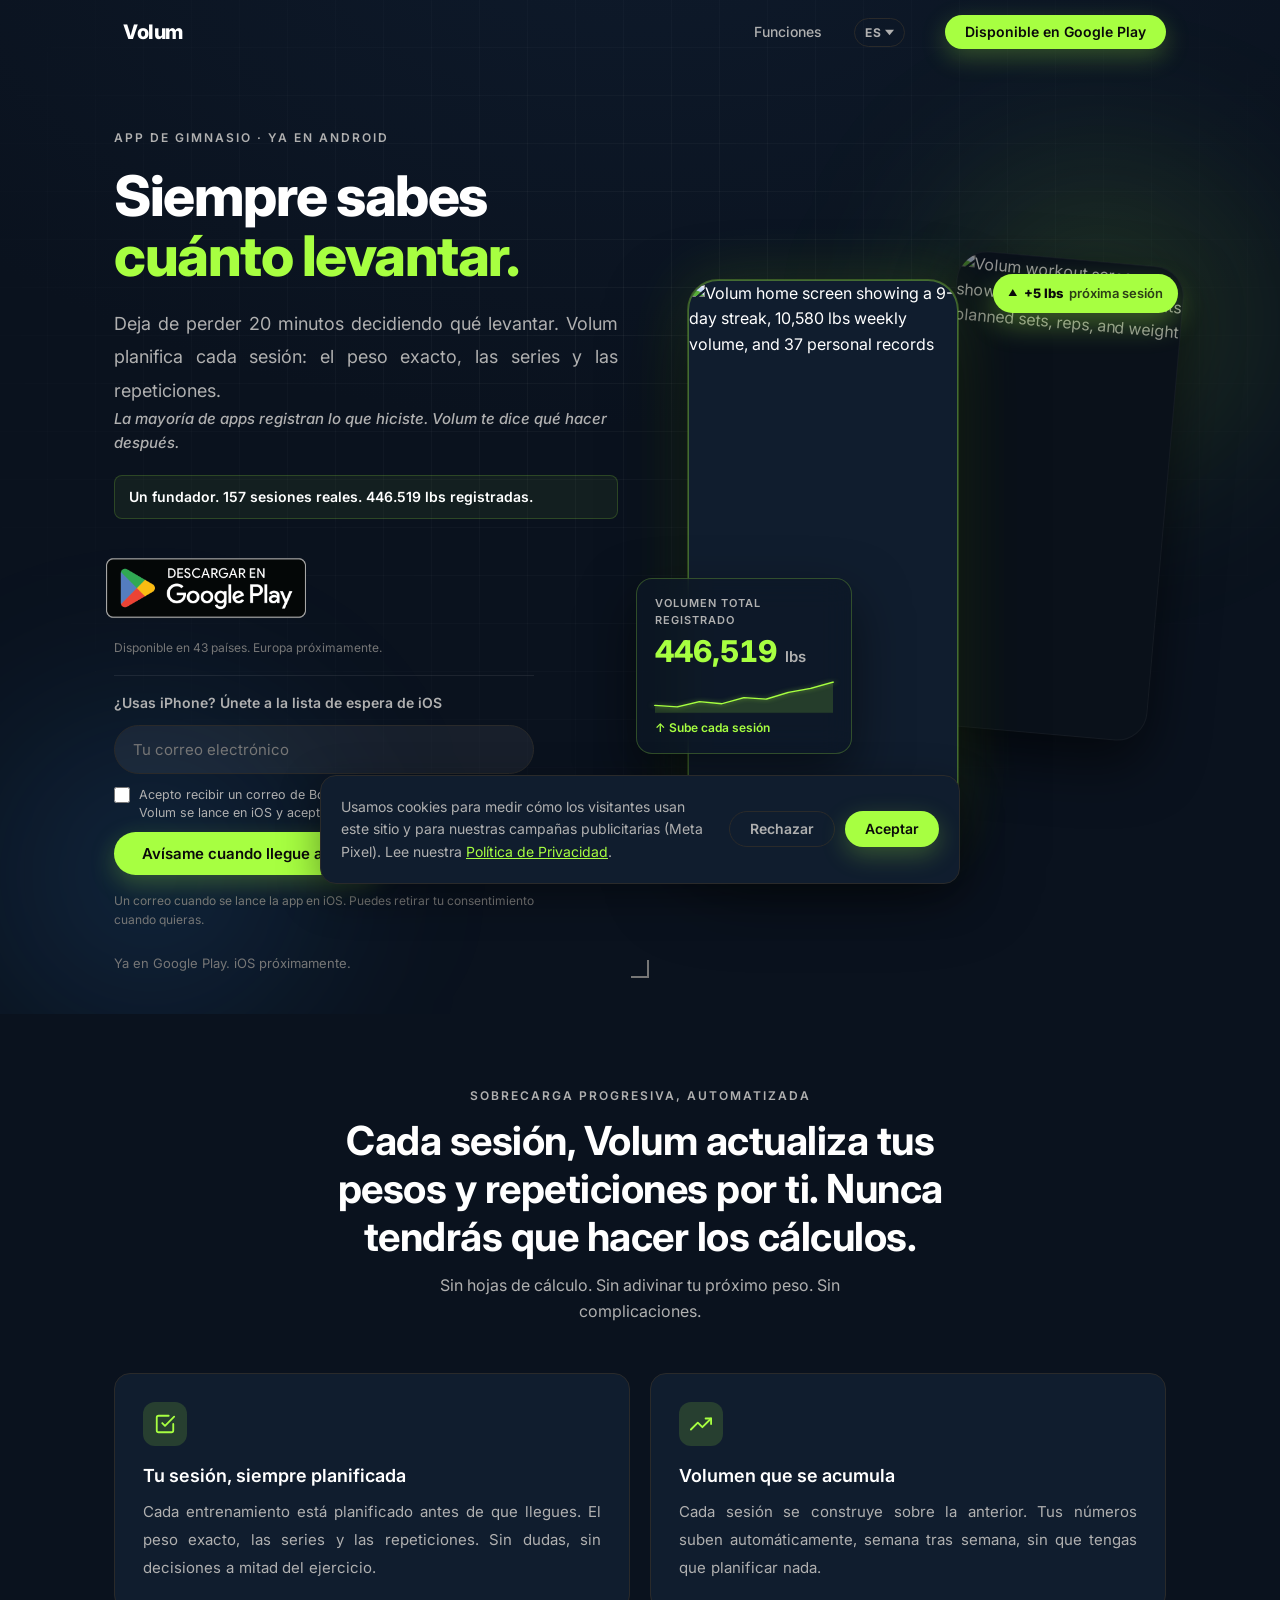
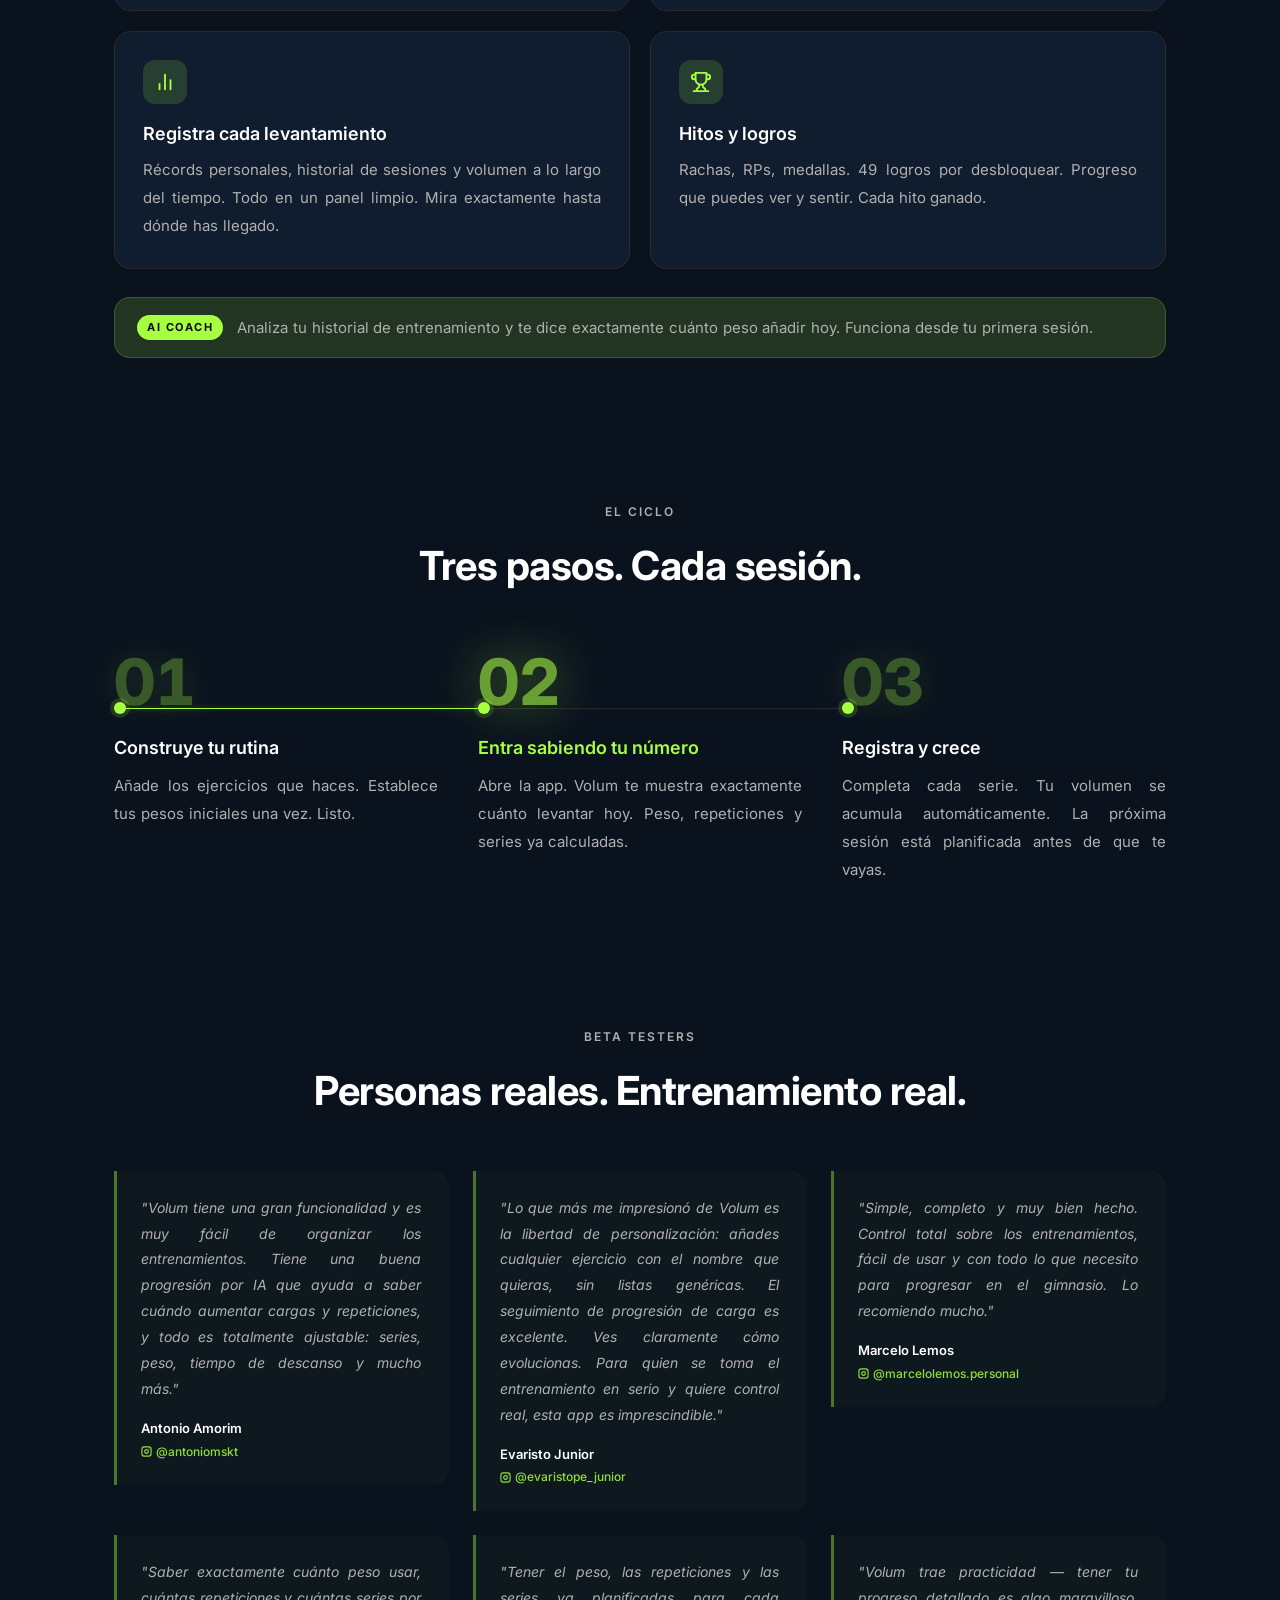
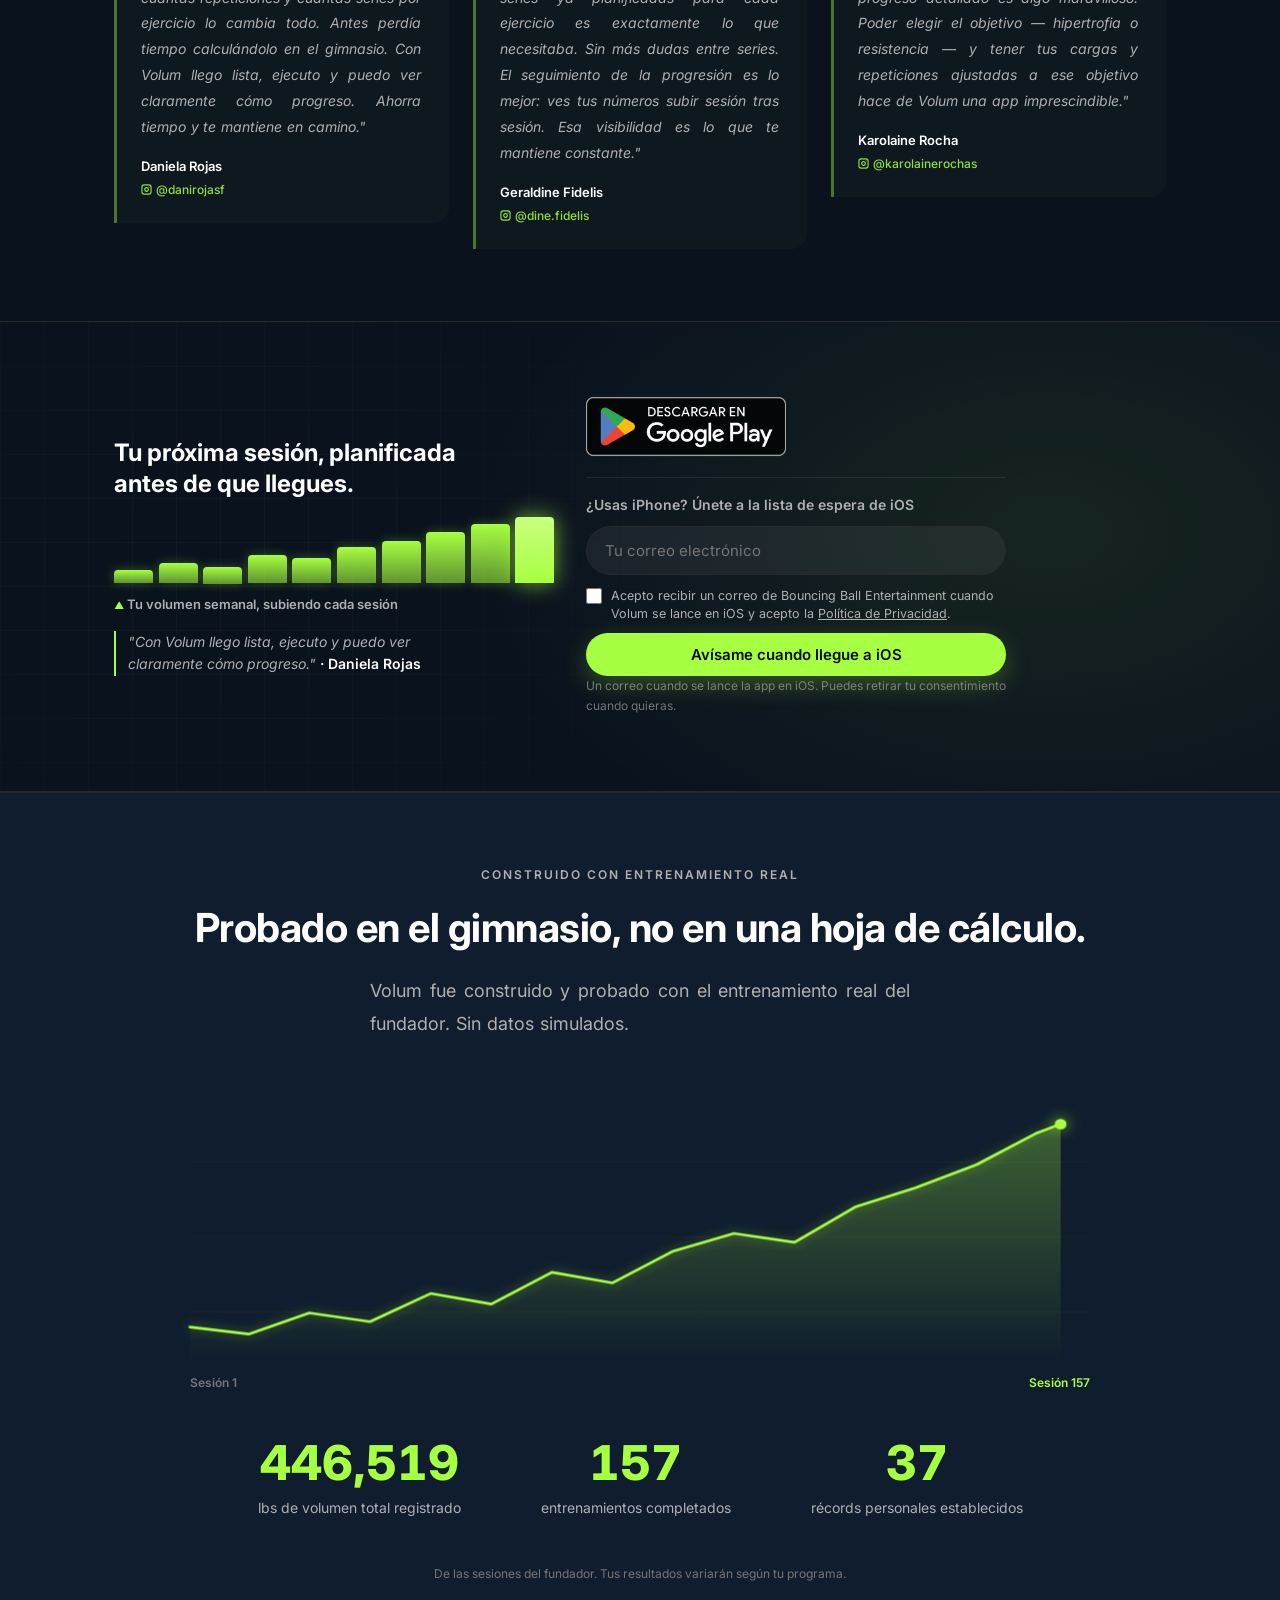
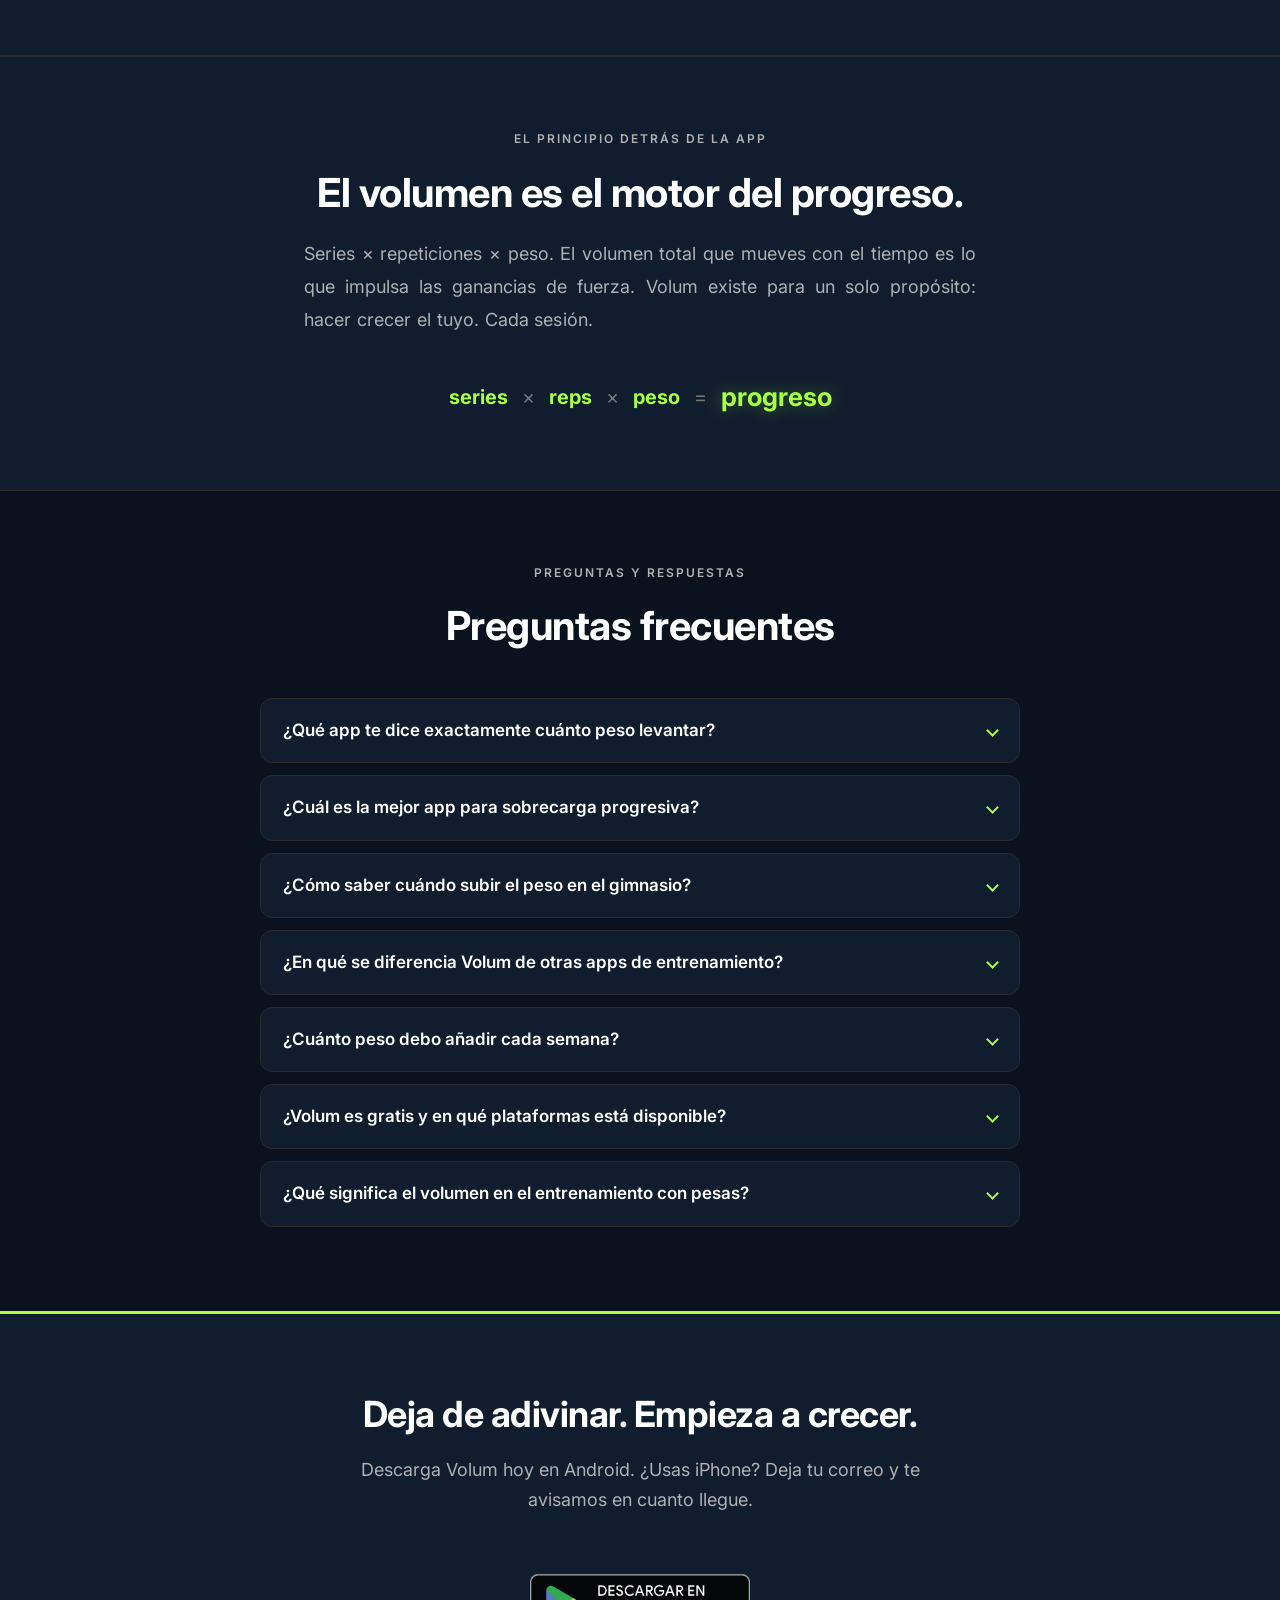
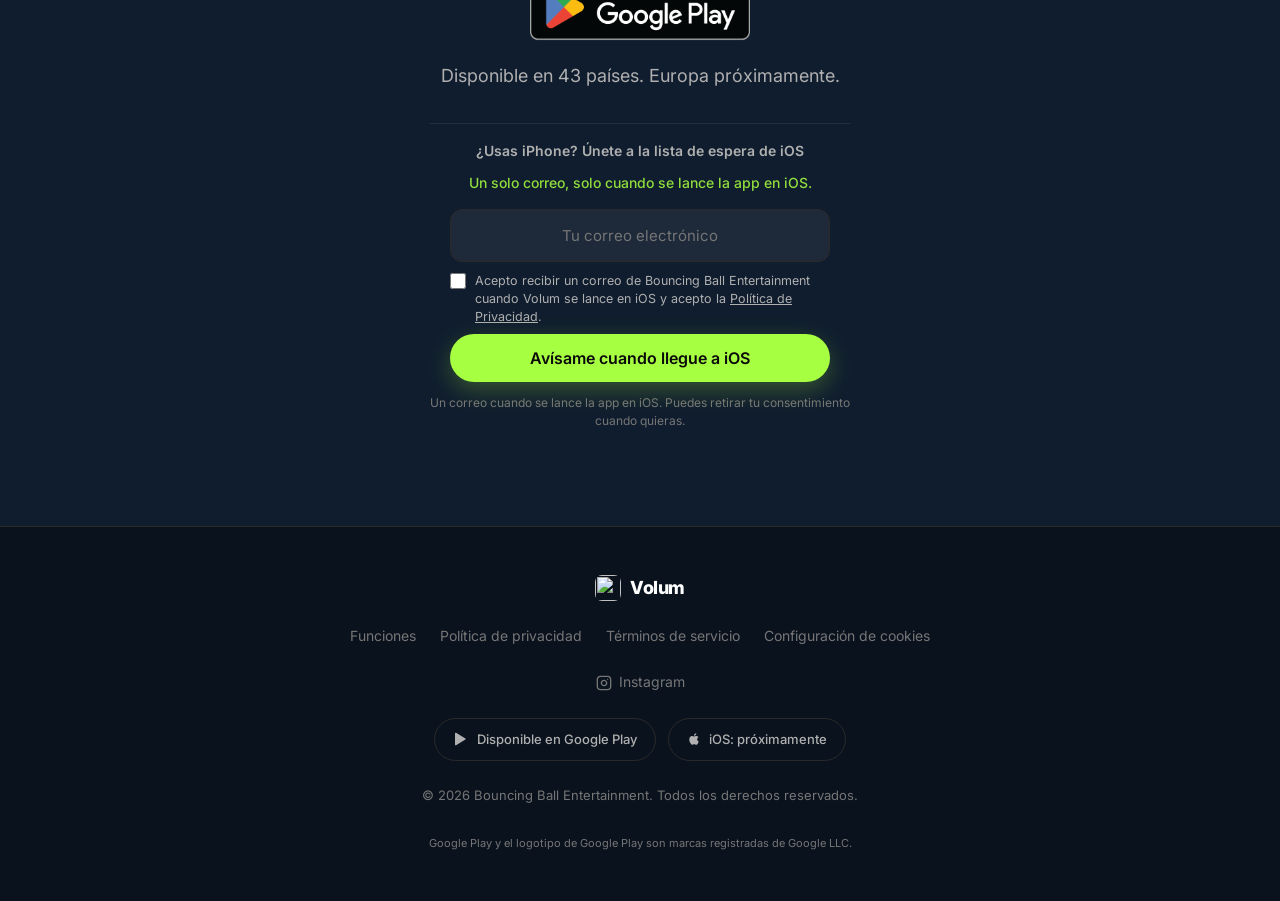
==== es/index.html @ c30d6f72 "feat(site): Google Play CTA for Android, iOS-only email waitlist Co-Authored-By: Claude Sonnet 5.5 <" ====
<!DOCTYPE html>
<html lang="es">
<head>
  <meta charset="UTF-8">
  <meta name="viewport" content="width=device-width, initial-scale=1.0">
  <title>Volum: App de Gimnasio Gratis · Sobrecarga Progresiva Simplificada</title>
  <meta name="description" content="Sabe exactamente qué levantar en cada sesión. Volum planifica tu entrenamiento: peso, series y repeticiones. Tu volumen crece automáticamente. App de gimnasio gratis, ya disponible en Google Play para Android. iOS próximamente.">

  <meta property="og:title"       content="Volum: App de Gimnasio Gratis">
  <meta property="og:description" content="Sabe exactamente qué levantar en cada sesión. Volum planifica tu entrenamiento para que tu volumen crezca automáticamente.">
  <meta property="og:image"       content="https://app-volum.com/assets/icon.png">
  <meta property="og:image:width"  content="1024">
  <meta property="og:image:height" content="1024">
  <meta property="og:type"        content="website">
  <meta property="og:url"         content="https://app-volum.com/es/">
  <meta property="og:locale"      content="es_ES">
  <meta name="twitter:card"       content="summary_large_image">
  <link rel="canonical"           href="https://app-volum.com/es/">
  <link rel="alternate" hreflang="en" href="https://app-volum.com/">
  <link rel="alternate" hreflang="es" href="https://app-volum.com/es/">
  <link rel="alternate" hreflang="pt" href="https://app-volum.com/pt/">
  <link rel="alternate" hreflang="x-default" href="https://app-volum.com/">

  <link rel="preload" as="image" href="/assets/hero-bg.png">

  <script defer data-domain="app-volum.com"
          src="https://plausible.io/js/script.js"></script>
  <script>window.plausible=window.plausible||function(){(window.plausible.q=window.plausible.q||[]).push(arguments)}</script>

  <!-- Meta Pixel: NOT loaded here. It only loads (script fetch + init +
       PageView) after cookie consent is accepted -- see loadMetaPixel() in
       script.js and the consent banner in <body>. No noscript pixel either,
       since we can't gate tracking for JS-disabled visitors on consent. -->

  <script type="application/ld+json">
  {
    "@context": "https://schema.org",
    "@type": "SoftwareApplication",
    "name": "Volum",
    "description": "App de gimnasio gratis que planifica cada sesión: peso, series y repeticiones. Tu volumen crece automáticamente.",
    "operatingSystem": "Android",
    "applicationCategory": "HealthApplication",
    "inLanguage": ["en", "es", "pt"],
    "offers": { "@type": "Offer", "price": "0", "priceCurrency": "USD" },
    "url": "https://app-volum.com/",
    "downloadUrl": "https://play.google.com/store/apps/details?id=com.volum.app",
    "installUrl": "https://play.google.com/store/apps/details?id=com.volum.app",
    "sameAs": ["https://play.google.com/store/apps/details?id=com.volum.app"]
  }
  </script>

  <script type="application/ld+json">
  {
    "@context": "https://schema.org",
    "@type": "FAQPage",
    "mainEntity": [
      {
        "@type": "Question",
        "name": "¿Qué app te dice exactamente cuánto peso levantar?",
        "acceptedAnswer": { "@type": "Answer", "text": "Volum te indica el peso, las series y las repeticiones exactas de cada ejercicio antes de empezar. Analiza tu historial de entrenamiento y aplica la sobrecarga progresiva automáticamente con su AI Coach, para que nunca tengas que adivinar tu próximo peso." }
      },
      {
        "@type": "Question",
        "name": "¿Cuál es la mejor app para sobrecarga progresiva?",
        "acceptedAnswer": { "@type": "Answer", "text": "Volum está hecho específicamente para la sobrecarga progresiva. En lugar de solo registrar lo que hiciste, planifica tu próxima sesión, aumentando peso, repeticiones o series automáticamente según tu rendimiento, para que tu volumen siga subiendo semana tras semana." }
      },
      {
        "@type": "Question",
        "name": "¿Cómo saber cuándo subir el peso en el gimnasio?",
        "acceptedAnswer": { "@type": "Answer", "text": "Una regla simple: aumenta el peso cuando completes todas las series y repeticiones planificadas dejando una o dos repeticiones en reserva. Volum lo controla por ti y te dice exactamente cuándo y cuánto añadir en cada sesión." }
      },
      {
        "@type": "Question",
        "name": "¿En qué se diferencia Volum de otras apps de entrenamiento?",
        "acceptedAnswer": { "@type": "Answer", "text": "La mayoría de las apps solo registran lo que ya hiciste. Volum es un planificador: te dice qué hacer a continuación. Calcula el peso, las series y las repeticiones de cada sesión por adelantado y las registra mientras entrenas, sin hojas de cálculo." }
      },
      {
        "@type": "Question",
        "name": "¿Cuánto peso debo añadir cada semana?",
        "acceptedAnswer": { "@type": "Answer", "text": "Para la mayoría de los ejercicios, añadir alrededor del 2,5 a 5 por ciento al alcanzar tus repeticiones objetivo es un ritmo sostenible. La cantidad ideal depende del ejercicio y tu recuperación, así que Volum la calcula por ejercicio para que cada aumento sea seguro." }
      },
      {
        "@type": "Question",
        "name": "¿Volum es gratis y en qué plataformas está disponible?",
        "acceptedAnswer": { "@type": "Answer", "text": "Sí. Volum es una app de entrenamiento gratuita, disponible ahora en Google Play para Android. La versión para iOS llega pronto: únete a la lista de espera de iOS y te enviaremos un único correo el día del lanzamiento." }
      },
      {
        "@type": "Question",
        "name": "¿Qué significa el volumen en el entrenamiento con pesas?",
        "acceptedAnswer": { "@type": "Answer", "text": "El volumen de entrenamiento es el total de series, repeticiones y peso — todo el trabajo que mueves a lo largo del tiempo. Es uno de los principales motores de las ganancias de fuerza y músculo. Volum mide tu volumen en cada sesión y lo aumenta de forma gradual." }
      }
    ]
  }
  </script>

  <meta name="theme-color" content="#0A121E">
  <link rel="icon" href="/assets/icon.png">
  <link rel="stylesheet" href="/style.css?v=2.2">
  <link rel="preconnect" href="https://fonts.googleapis.com">
  <link rel="preconnect" href="https://fonts.gstatic.com" crossorigin>
  <link rel="preload" as="style" href="https://fonts.googleapis.com/css2?family=Inter:wght@400;500;600;700;800&display=swap" onload="this.rel='stylesheet'">
  <noscript><link rel="stylesheet" href="https://fonts.googleapis.com/css2?family=Inter:wght@400;500;600;700;800&display=swap"></noscript>
</head>
<body>

  <!-- ═══════════════════════════════ NAVBAR ═══════════════════════════════ -->
  <nav class="navbar" id="navbar">
    <div class="nav-inner">
      <a href="/" class="nav-logo" aria-label="Volum home">
        <img src="/assets/icon.png" alt="" class="nav-logo-mark">
        <span class="nav-logo-text">Volum</span>
      </a>
      <div class="nav-links">
        <a href="#features">Funciones</a>
      </div>

      <div class="lang-picker" id="lang-picker">
        <button class="lang-btn" id="lang-btn"
                aria-haspopup="listbox" aria-expanded="false" aria-label="Change language">
          <span id="lang-label">EN</span>
          <svg viewBox="0 0 10 6" fill="currentColor" aria-hidden="true"><path d="M0 0l5 6 5-6z"/></svg>
        </button>
        <ul class="lang-dropdown" id="lang-dropdown" role="listbox" aria-label="Language">
          <li role="option" data-lang="en" tabindex="0" aria-selected="true">English</li>
          <li role="option" data-lang="es" tabindex="0" aria-selected="false">Español</li>
          <li role="option" data-lang="pt" tabindex="0" aria-selected="false">Português</li>
        </ul>
      </div>

      <a href="https://play.google.com/store/apps/details?id=com.volum.app&amp;referrer=utm_source%3Dapp-volum.com%26utm_medium%3Dwebsite%26utm_campaign%3Dnav" target="_blank" rel="noopener" class="btn btn-accent btn-sm nav-cta" data-slot="nav">Disponible en Google Play</a>
      <button class="hamburger" id="hamburger"
              aria-label="Open menu" aria-expanded="false" aria-controls="nav-mobile">
        <span></span><span></span><span></span>
      </button>
    </div>
    <div class="nav-mobile" id="nav-mobile">
      <a href="#features">Funciones</a>
      <a href="#how-it-works">Cómo Funciona</a>
      <a href="#testimonials">Testimonios</a>
      <a href="#real-numbers">Resultados Reales</a>
      <a href="https://play.google.com/store/apps/details?id=com.volum.app&amp;referrer=utm_source%3Dapp-volum.com%26utm_medium%3Dwebsite%26utm_campaign%3Dnav" target="_blank" rel="noopener" class="btn btn-accent" data-slot="nav">Disponible en Google Play</a>
    </div>
  </nav>

  <!-- ════════════════════════════════ HERO ════════════════════════════════ -->
  <section class="hero">
    <div class="hero-bg" aria-hidden="true">
      <div class="hero-grid"></div>
      <div class="hero-glow hero-glow-blue"></div>
      <div class="hero-glow hero-glow-lime"></div>
    </div>

    <div class="container hero-row">

      <div class="hero-content">
        <p class="hero-eyebrow">App de Gimnasio · Ya en Android</p>
        <h1 class="hero-headline">Siempre sabes<br><span class="hl">cuánto levantar.</span></h1>
        <p class="hero-sub">Deja de perder 20 minutos decidiendo qué levantar. Volum planifica cada sesión: el peso exacto, las series y las repeticiones.</p>
        <p class="hero-differentiator">La mayoría de apps registran lo que hiciste. Volum te dice qué hacer después.</p>
        <p class="hero-proof">Un fundador. 157 sesiones reales. 446.519 lbs registradas.</p>
        <a class="play-cta" data-slot="hero" href="https://play.google.com/store/apps/details?id=com.volum.app&amp;referrer=utm_source%3Dapp-volum.com%26utm_medium%3Dwebsite%26utm_campaign%3Dhero" target="_blank" rel="noopener">
          <img src="/assets/badges/play-es-419.png" alt="Disponible en Google Play" width="646" height="250" loading="lazy">
        </a>
        <p class="region-note">Disponible en 43 países. Europa próximamente.</p>
        <div class="ios-waitlist">
          <p class="ios-waitlist-h">¿Usas iPhone? Únete a la lista de espera de iOS</p>
          <form class="waitlist-form" id="waitlist-form-hero"
                action="https://formspree.io/f/mgoqbdyo" method="POST">
            <input type="hidden" name="utm_source" id="utm-source-hero">
            <input type="hidden" name="platform" class="platform-hidden-input" value="ios">
            <input class="waitlist-input" type="email" name="email"
                   placeholder="Tu correo electrónico"
                   required maxlength="254"
                   pattern="[^\s@.]+(?:\.[^\s@.]+)*@(?:[^\s@.]+\.)+[^\s@.]+"
                   autocomplete="email" aria-describedby="hero-form-msg">
            <label class="form-consent-check">
              <input type="checkbox" name="consent" value="I agree to receive one email when Volum launches on iOS and accept the Privacy Policy" required>
              <span>Acepto recibir un correo de Bouncing Ball Entertainment cuando Volum se lance en iOS y acepto la <a href="https://bouncingballentertainment.github.io/volum-legal/privacy-policy.html" target="_blank" rel="noopener">Política de Privacidad</a>.</span>
            </label>
            <button class="btn btn-accent" type="submit" id="hero-submit-btn">Avísame cuando llegue a iOS</button>
          </form>
          <p class="form-privacy">Un correo cuando se lance la app en iOS. Puedes retirar tu consentimiento cuando quieras.</p>
          <p class="form-message" id="hero-form-msg" aria-live="polite"></p>
        </div>
        <p class="hero-launch">Ya en Google Play. iOS próximamente.</p>
      </div>

      <div class="hero-visual" aria-label="Volum app screens">
        <div class="hero-stage">
          <div class="hero-screen hero-screen-back">
            <img src="/assets/app-workout.jpeg"
                 alt="Volum workout screen showing each exercise with its planned sets, reps, and weight"
                 loading="lazy" width="980" height="2048">
          </div>
          <div class="hero-screen hero-screen-front">
            <img src="/assets/app-home.jpeg"
                 alt="Volum home screen showing a 9-day streak, 10,580 lbs weekly volume, and 37 personal records"
                 loading="eager" width="980" height="2048">
          </div>

          <div class="hero-datacard">
            <span class="hero-datacard-label">Volumen total registrado</span>
            <span class="hero-datacard-value"><span class="hero-datacard-num" data-countup="446519">446,519</span> <span class="hero-datacard-unit">lbs</span></span>
            <svg class="hero-spark" viewBox="0 0 200 70" fill="none" preserveAspectRatio="none" aria-hidden="true">
              <path class="hero-spark-area" d="M0,55 L25,58 L50,48 L75,52 L100,40 L125,43 L150,30 L175,22 L200,10 L200,70 L0,70 Z"></path>
              <path class="hero-spark-line" pathLength="1" d="M0,55 L25,58 L50,48 L75,52 L100,40 L125,43 L150,30 L175,22 L200,10"></path>
            </svg>
            <span class="hero-datacard-trend">↑ Sube cada sesión</span>
          </div>

          <div class="hero-chip">
            <span class="hero-chip-up" aria-hidden="true">▲</span> +5 lbs <em>próxima sesión</em>
          </div>
        </div>
      </div>

    </div><!-- /hero-row -->

    <div class="hero-scroll-hint" aria-hidden="true"><span></span></div>
  </section>

  <!-- ══════════════════════════════ FEATURES ══════════════════════════════ -->
  <section class="features" id="features">
    <div class="container">
      <p class="eyebrow">Sobrecarga progresiva, automatizada</p>
      <h2>Cada sesión, Volum actualiza tus pesos y repeticiones por ti. Nunca tendrás que hacer los cálculos.</h2>
      <p class="features-tagline">Sin hojas de cálculo. Sin adivinar tu próximo peso. Sin complicaciones.</p>
      <div class="features-grid">

        <div class="feature-card">
          <div class="feature-icon" aria-hidden="true">
            <svg width="22" height="22" viewBox="0 0 24 24" fill="none"
                 stroke="currentColor" stroke-width="2" stroke-linecap="round" stroke-linejoin="round">
              <path d="M9 11l3 3L22 4"/>
              <path d="M21 12v7a2 2 0 01-2 2H5a2 2 0 01-2-2V5a2 2 0 012-2h11"/>
            </svg>
          </div>
          <h3>Tu sesión, siempre planificada</h3>
          <p>Cada entrenamiento está planificado antes de que llegues. El peso exacto, las series y las repeticiones. Sin dudas, sin decisiones a mitad del ejercicio.</p>
        </div>

        <div class="feature-card">
          <div class="feature-icon" aria-hidden="true">
            <svg width="22" height="22" viewBox="0 0 24 24" fill="none"
                 stroke="currentColor" stroke-width="2" stroke-linecap="round" stroke-linejoin="round">
              <polyline points="23 6 13.5 15.5 8.5 10.5 1 18"/>
              <polyline points="17 6 23 6 23 12"/>
            </svg>
          </div>
          <h3>Volumen que se acumula</h3>
          <p>Cada sesión se construye sobre la anterior. Tus números suben automáticamente, semana tras semana, sin que tengas que planificar nada.</p>
        </div>

        <div class="feature-card">
          <div class="feature-icon" aria-hidden="true">
            <svg width="22" height="22" viewBox="0 0 24 24" fill="none"
                 stroke="currentColor" stroke-width="2" stroke-linecap="round" stroke-linejoin="round">
              <line x1="18" y1="20" x2="18" y2="10"/>
              <line x1="12" y1="20" x2="12" y2="4"/>
              <line x1="6"  y1="20" x2="6"  y2="14"/>
            </svg>
          </div>
          <h3>Registra cada levantamiento</h3>
          <p>Récords personales, historial de sesiones y volumen a lo largo del tiempo. Todo en un panel limpio. Mira exactamente hasta dónde has llegado.</p>
        </div>

        <div class="feature-card">
          <div class="feature-icon" aria-hidden="true">
            <svg width="22" height="22" viewBox="0 0 24 24" fill="none"
                 stroke="currentColor" stroke-width="2" stroke-linecap="round" stroke-linejoin="round">
              <path d="M6 9H4.5a2.5 2.5 0 010-5H6"/>
              <path d="M18 9h1.5a2.5 2.5 0 000-5H18"/>
              <path d="M4 22h16"/>
              <path d="M10 14.66V17c0 .55-.47.98-.97 1.21C7.85 18.75 7 20.24 7 22"/>
              <path d="M14 14.66V17c0 .55.47.98.97 1.21C16.15 18.75 17 20.24 17 22"/>
              <path d="M18 2H6v7a6 6 0 0012 0V2z"/>
            </svg>
          </div>
          <h3>Hitos y logros</h3>
          <p>Rachas, RPs, medallas. 49 logros por desbloquear. Progreso que puedes ver y sentir. Cada hito ganado.</p>
        </div>

      </div>

      <div class="features-ai-callout">
        <span class="features-ai-badge">AI Coach</span>
        <p>Analiza tu historial de entrenamiento y te dice exactamente cuánto peso añadir hoy. Funciona desde tu primera sesión.</p>
      </div>
    </div>
  </section>

  <!-- ════════════════════════════ HOW IT WORKS ════════════════════════════ -->
  <section class="how-it-works" id="how-it-works">
    <div class="container">
      <p class="eyebrow">El ciclo</p>
      <h2>Tres pasos. Cada sesión.</h2>
      <div class="steps-grid" id="steps-grid">

        <div class="step">
          <span class="step-number" aria-hidden="true">01</span>
          <div class="step-dot" aria-hidden="true"></div>
          <h3>Construye tu rutina</h3>
          <p>Añade los ejercicios que haces. Establece tus pesos iniciales una vez. Listo.</p>
        </div>

        <div class="step">
          <span class="step-number" aria-hidden="true">02</span>
          <div class="step-dot" aria-hidden="true"></div>
          <h3>Entra sabiendo tu número</h3>
          <p>Abre la app. Volum te muestra exactamente cuánto levantar hoy. Peso, repeticiones y series ya calculadas.</p>
        </div>

        <div class="step">
          <span class="step-number" aria-hidden="true">03</span>
          <div class="step-dot" aria-hidden="true"></div>
          <h3>Registra y crece</h3>
          <p>Completa cada serie. Tu volumen se acumula automáticamente. La próxima sesión está planificada antes de que te vayas.</p>
        </div>

      </div>
    </div>
  </section>

  <!-- ════════════════════════════ TESTIMONIALS ═══════════════════════════ -->
  <section class="testimonials" id="testimonials">
    <div class="container">
      <p class="eyebrow">Beta Testers</p>
      <h2 class="testimonials-heading">Personas reales. Entrenamiento real.</h2>
      <div class="testimonials-grid">

        <div class="testimonial-card" data-href="https://www.instagram.com/antoniomskt/">
          <blockquote class="testimonial-quote">&quot;Volum tiene una gran funcionalidad y es muy fácil de organizar los entrenamientos. Tiene una buena progresión por IA que ayuda a saber cuándo aumentar cargas y repeticiones, y todo es totalmente ajustable: series, peso, tiempo de descanso y mucho más.&quot;</blockquote>
          <div class="testimonial-attr">
            <span class="testimonial-name">Antonio Amorim</span>
            <a class="testimonial-handle" href="https://www.instagram.com/antoniomskt/" target="_blank" rel="noopener"><svg width="11" height="11" viewBox="0 0 24 24" fill="none" stroke="currentColor" stroke-width="2.5" stroke-linecap="round" stroke-linejoin="round" aria-hidden="true"><rect x="2" y="2" width="20" height="20" rx="5" ry="5"/><path d="M16 11.37A4 4 0 1112.63 8 4 4 0 0116 11.37z"/><line x1="17.5" y1="6.5" x2="17.51" y2="6.5"/></svg>@antoniomskt</a>
          </div>
        </div>

        <div class="testimonial-card" data-href="https://www.instagram.com/evaristope_junior/">
          <blockquote class="testimonial-quote">&quot;Lo que más me impresionó de Volum es la libertad de personalización: añades cualquier ejercicio con el nombre que quieras, sin listas genéricas. El seguimiento de progresión de carga es excelente. Ves claramente cómo evolucionas. Para quien se toma el entrenamiento en serio y quiere control real, esta app es imprescindible.&quot;</blockquote>
          <div class="testimonial-attr">
            <span class="testimonial-name">Evaristo Junior</span>
            <a class="testimonial-handle" href="https://www.instagram.com/evaristope_junior/" target="_blank" rel="noopener"><svg width="11" height="11" viewBox="0 0 24 24" fill="none" stroke="currentColor" stroke-width="2.5" stroke-linecap="round" stroke-linejoin="round" aria-hidden="true"><rect x="2" y="2" width="20" height="20" rx="5" ry="5"/><path d="M16 11.37A4 4 0 1112.63 8 4 4 0 0116 11.37z"/><line x1="17.5" y1="6.5" x2="17.51" y2="6.5"/></svg>@evaristope_junior</a>
          </div>
        </div>

        <div class="testimonial-card" data-href="https://www.instagram.com/marcelolemos.personal/">
          <blockquote class="testimonial-quote">&quot;Simple, completo y muy bien hecho. Control total sobre los entrenamientos, fácil de usar y con todo lo que necesito para progresar en el gimnasio. Lo recomiendo mucho.&quot;</blockquote>
          <div class="testimonial-attr">
            <span class="testimonial-name">Marcelo Lemos</span>
            <a class="testimonial-handle" href="https://www.instagram.com/marcelolemos.personal/" target="_blank" rel="noopener"><svg width="11" height="11" viewBox="0 0 24 24" fill="none" stroke="currentColor" stroke-width="2.5" stroke-linecap="round" stroke-linejoin="round" aria-hidden="true"><rect x="2" y="2" width="20" height="20" rx="5" ry="5"/><path d="M16 11.37A4 4 0 1112.63 8 4 4 0 0116 11.37z"/><line x1="17.5" y1="6.5" x2="17.51" y2="6.5"/></svg>@marcelolemos.personal</a>
          </div>
        </div>

        <div class="testimonial-card" data-href="https://www.instagram.com/danirojasf/">
          <blockquote class="testimonial-quote">&quot;Saber exactamente cuánto peso usar, cuántas repeticiones y cuántas series por ejercicio lo cambia todo. Antes perdía tiempo calculándolo en el gimnasio. Con Volum llego lista, ejecuto y puedo ver claramente cómo progreso. Ahorra tiempo y te mantiene en camino.&quot;</blockquote>
          <div class="testimonial-attr">
            <span class="testimonial-name">Daniela Rojas</span>
            <a class="testimonial-handle" href="https://www.instagram.com/danirojasf/" target="_blank" rel="noopener"><svg width="11" height="11" viewBox="0 0 24 24" fill="none" stroke="currentColor" stroke-width="2.5" stroke-linecap="round" stroke-linejoin="round" aria-hidden="true"><rect x="2" y="2" width="20" height="20" rx="5" ry="5"/><path d="M16 11.37A4 4 0 1112.63 8 4 4 0 0116 11.37z"/><line x1="17.5" y1="6.5" x2="17.51" y2="6.5"/></svg>@danirojasf</a>
          </div>
        </div>

        <div class="testimonial-card" data-href="https://www.instagram.com/dine.fidelis/">
          <blockquote class="testimonial-quote">&quot;Tener el peso, las repeticiones y las series ya planificadas para cada ejercicio es exactamente lo que necesitaba. Sin más dudas entre series. El seguimiento de la progresión es lo mejor: ves tus números subir sesión tras sesión. Esa visibilidad es lo que te mantiene constante.&quot;</blockquote>
          <div class="testimonial-attr">
            <span class="testimonial-name">Geraldine Fidelis</span>
            <a class="testimonial-handle" href="https://www.instagram.com/dine.fidelis/" target="_blank" rel="noopener"><svg width="11" height="11" viewBox="0 0 24 24" fill="none" stroke="currentColor" stroke-width="2.5" stroke-linecap="round" stroke-linejoin="round" aria-hidden="true"><rect x="2" y="2" width="20" height="20" rx="5" ry="5"/><path d="M16 11.37A4 4 0 1112.63 8 4 4 0 0116 11.37z"/><line x1="17.5" y1="6.5" x2="17.51" y2="6.5"/></svg>@dine.fidelis</a>
          </div>
        </div>

        <div class="testimonial-card" data-href="https://www.instagram.com/karolainerochas/">
          <blockquote class="testimonial-quote">&quot;Volum trae practicidad — tener tu progreso detallado es algo maravilloso. Poder elegir el objetivo — hipertrofia o resistencia — y tener tus cargas y repeticiones ajustadas a ese objetivo hace de Volum una app imprescindible.&quot;</blockquote>
          <div class="testimonial-attr">
            <span class="testimonial-name">Karolaine Rocha</span>
            <a class="testimonial-handle" href="https://www.instagram.com/karolainerochas/" target="_blank" rel="noopener"><svg width="11" height="11" viewBox="0 0 24 24" fill="none" stroke="currentColor" stroke-width="2.5" stroke-linecap="round" stroke-linejoin="round" aria-hidden="true"><rect x="2" y="2" width="20" height="20" rx="5" ry="5"/><path d="M16 11.37A4 4 0 1112.63 8 4 4 0 0116 11.37z"/><line x1="17.5" y1="6.5" x2="17.51" y2="6.5"/></svg>@karolainerochas</a>
          </div>
        </div>

      </div>
    </div>
  </section>

  <!-- ══════════════════════════════ MID-PAGE CTA ══════════════════════════ -->
  <section class="mid-cta">
    <div class="container">
      <div class="mid-cta-inner">
        <div class="mid-cta-left">
          <p class="mid-cta-heading">Tu próxima sesión, planificada antes de que llegues.</p>
          <div class="mid-cta-data">
            <div class="mcd-bars" aria-hidden="true">
              <span style="height:20%"></span>
              <span style="height:30%"></span>
              <span style="height:25%"></span>
              <span style="height:42%"></span>
              <span style="height:38%"></span>
              <span style="height:55%"></span>
              <span style="height:64%"></span>
              <span style="height:78%"></span>
              <span style="height:90%"></span>
              <span style="height:100%" class="mcd-peak"></span>
            </div>
            <p class="mcd-caption"><span class="mcd-arrow" aria-hidden="true">▲</span> <span>Tu volumen semanal, subiendo cada sesión</span></p>
          </div>
          <blockquote class="mid-cta-quote">"Con Volum llego lista, ejecuto y puedo ver claramente cómo progreso."<cite> · Daniela Rojas</cite></blockquote>
        </div>
        <div class="mid-cta-right">
          <a class="play-cta" data-slot="mid" href="https://play.google.com/store/apps/details?id=com.volum.app&amp;referrer=utm_source%3Dapp-volum.com%26utm_medium%3Dwebsite%26utm_campaign%3Dmid" target="_blank" rel="noopener">
            <img src="/assets/badges/play-es-419.png" alt="Disponible en Google Play" width="646" height="250" loading="lazy">
          </a>
          <div class="ios-waitlist">
            <p class="ios-waitlist-h">¿Usas iPhone? Únete a la lista de espera de iOS</p>
            <form class="waitlist-form mid-cta-form" id="waitlist-form-mid"
                  action="https://formspree.io/f/mgoqbdyo" method="POST">
              <input type="hidden" name="utm_source" id="utm-source-mid">
              <input type="hidden" name="platform" class="platform-hidden-input" value="ios">
              <input class="waitlist-input" type="email" name="email"
                     placeholder="Tu correo electrónico"
                     required maxlength="254"
                     pattern="[^\s@.]+(?:\.[^\s@.]+)*@(?:[^\s@.]+\.)+[^\s@.]+"
                     autocomplete="email" aria-describedby="mid-form-msg">
              <label class="form-consent-check">
                <input type="checkbox" name="consent" value="I agree to receive one email when Volum launches on iOS and accept the Privacy Policy" required>
                <span>Acepto recibir un correo de Bouncing Ball Entertainment cuando Volum se lance en iOS y acepto la <a href="https://bouncingballentertainment.github.io/volum-legal/privacy-policy.html" target="_blank" rel="noopener">Política de Privacidad</a>.</span>
              </label>
              <button class="btn btn-accent" type="submit" id="mid-submit-btn">Avísame cuando llegue a iOS</button>
            </form>
            <p class="form-privacy">Un correo cuando se lance la app en iOS. Puedes retirar tu consentimiento cuando quieras.</p>
            <p class="form-message" id="mid-form-msg" aria-live="polite"></p>
          </div>
        </div>
      </div>
    </div>
  </section>

  <!-- ════════════════════════════ REAL NUMBERS ════════════════════════════ -->
  <section class="real-numbers" id="real-numbers">
    <div class="container">
      <p class="eyebrow">Construido con entrenamiento real</p>
      <h2>Probado en el gimnasio, no en una hoja de cálculo.</h2>
      <p class="section-sub">Volum fue construido y probado con el entrenamiento real del fundador. Sin datos simulados.</p>
      <div class="volume-chart" id="volume-chart">
        <svg class="vc-svg" viewBox="0 0 920 340" preserveAspectRatio="none" aria-hidden="true">
          <defs>
            <linearGradient id="vc-fill" x1="0" y1="0" x2="0" y2="1">
              <stop offset="0%" stop-color="#A7FF41" stop-opacity="0.30"></stop>
              <stop offset="100%" stop-color="#A7FF41" stop-opacity="0"></stop>
            </linearGradient>
          </defs>
          <g class="vc-grid" stroke="#2A2A2A" stroke-width="1">
            <line x1="0" y1="85" x2="920" y2="85"></line>
            <line x1="0" y1="170" x2="920" y2="170"></line>
            <line x1="0" y1="255" x2="920" y2="255"></line>
          </g>
          <path class="vc-area" fill="url(#vc-fill)" d="M0,272 L60,280 L122,256 L184,266 L246,234 L308,246 L370,210 L432,222 L494,186 L556,166 L618,176 L680,136 L742,114 L804,88 L866,52 L890,42 L890,315 L0,315 Z"></path>
          <path class="vc-line" pathLength="1" fill="none" stroke="#A7FF41" stroke-width="3" stroke-linecap="round" stroke-linejoin="round" d="M0,272 L60,280 L122,256 L184,266 L246,234 L308,246 L370,210 L432,222 L494,186 L556,166 L618,176 L680,136 L742,114 L804,88 L866,52 L890,42"></path>
          <circle class="vc-dot" cx="890" cy="42" r="6" fill="#A7FF41"></circle>
        </svg>
        <span class="vc-caption vc-cap-start">Sesión 1</span>
        <span class="vc-caption vc-cap-end">Sesión 157</span>
      </div>
      <div class="stats-grid">
        <div class="stat-item">
          <span class="stat-number" data-target="446519">446,519</span>
          <span class="stat-label">lbs de volumen total registrado</span>
        </div>
        <div class="stat-item">
          <span class="stat-number" data-target="157">157</span>
          <span class="stat-label">entrenamientos completados</span>
        </div>
        <div class="stat-item">
          <span class="stat-number" data-target="37">37</span>
          <span class="stat-label">récords personales establecidos</span>
        </div>
      </div>
      <p class="stats-fine-print">De las sesiones del fundador. Tus resultados variarán según tu programa.</p>
    </div>
  </section>

  <!-- ══════════════════════════ VOLUME STATEMENT ═══════════════════════════ -->
  <section class="volume-statement">
    <div class="container">
      <p class="eyebrow">El principio detrás de la app</p>
      <h2>El volumen es el motor del progreso.</h2>
      <p class="volume-body">Series × repeticiones × peso. El volumen total que mueves con el tiempo es lo que impulsa las ganancias de fuerza. Volum existe para un solo propósito: hacer crecer el tuyo. Cada sesión.</p>
      <div class="volume-formula" aria-label="sets times reps times weight equals progress">
        <span>series</span>
        <span class="op">×</span>
        <span>reps</span>
        <span class="op">×</span>
        <span>peso</span>
        <span class="op">=</span>
        <span>progreso</span>
      </div>
    </div>
  </section>

  <!-- ════════════════════════════════ FAQ ═════════════════════════════════ -->
  <section class="faq" id="faq">
    <div class="container">
      <p class="eyebrow">Preguntas y respuestas</p>
      <h2>Preguntas frecuentes</h2>
      <div class="faq-list">
        <details class="faq-item">
          <summary>¿Qué app te dice exactamente cuánto peso levantar?</summary>
          <p class="faq-answer">Volum te indica el peso, las series y las repeticiones exactas de cada ejercicio antes de empezar. Analiza tu historial de entrenamiento y aplica la sobrecarga progresiva automáticamente con su AI Coach, para que nunca tengas que adivinar tu próximo peso.</p>
        </details>
        <details class="faq-item">
          <summary>¿Cuál es la mejor app para sobrecarga progresiva?</summary>
          <p class="faq-answer">Volum está hecho específicamente para la sobrecarga progresiva. En lugar de solo registrar lo que hiciste, planifica tu próxima sesión, aumentando peso, repeticiones o series automáticamente según tu rendimiento, para que tu volumen siga subiendo semana tras semana.</p>
        </details>
        <details class="faq-item">
          <summary>¿Cómo saber cuándo subir el peso en el gimnasio?</summary>
          <p class="faq-answer">Una regla simple: aumenta el peso cuando completes todas las series y repeticiones planificadas dejando una o dos repeticiones en reserva. Volum lo controla por ti y te dice exactamente cuándo y cuánto añadir en cada sesión.</p>
        </details>
        <details class="faq-item">
          <summary>¿En qué se diferencia Volum de otras apps de entrenamiento?</summary>
          <p class="faq-answer">La mayoría de las apps solo registran lo que ya hiciste. Volum es un planificador: te dice qué hacer a continuación. Calcula el peso, las series y las repeticiones de cada sesión por adelantado y las registra mientras entrenas, sin hojas de cálculo.</p>
        </details>
        <details class="faq-item">
          <summary>¿Cuánto peso debo añadir cada semana?</summary>
          <p class="faq-answer">Para la mayoría de los ejercicios, añadir alrededor del 2,5 a 5 por ciento al alcanzar tus repeticiones objetivo es un ritmo sostenible. La cantidad ideal depende del ejercicio y tu recuperación, así que Volum la calcula por ejercicio para que cada aumento sea seguro.</p>
        </details>
        <details class="faq-item">
          <summary>¿Volum es gratis y en qué plataformas está disponible?</summary>
          <p class="faq-answer">Sí. Volum es una app de entrenamiento gratuita, disponible ahora en Google Play para Android. La versión para iOS llega pronto: únete a la lista de espera de iOS y te enviaremos un único correo el día del lanzamiento.</p>
        </details>
        <details class="faq-item">
          <summary>¿Qué significa el volumen en el entrenamiento con pesas?</summary>
          <p class="faq-answer">El volumen de entrenamiento es el total de series, repeticiones y peso — todo el trabajo que mueves a lo largo del tiempo. Es uno de los principales motores de las ganancias de fuerza y músculo. Volum mide tu volumen en cada sesión y lo aumenta de forma gradual.</p>
        </details>
      </div>
    </div>
  </section>

  <!-- ════════════════════════════ WAITLIST CTA ════════════════════════════ -->
  <section class="waitlist-section" id="waitlist">
    <div class="container waitlist-inner">
      <h2>Deja de adivinar. Empieza a crecer.</h2>
      <p>Descarga Volum hoy en Android. ¿Usas iPhone? Deja tu correo y te avisamos en cuanto llegue.</p>
      <a class="play-cta" data-slot="bottom" href="https://play.google.com/store/apps/details?id=com.volum.app&amp;referrer=utm_source%3Dapp-volum.com%26utm_medium%3Dwebsite%26utm_campaign%3Dbottom" target="_blank" rel="noopener">
        <img src="/assets/badges/play-es-419.png" alt="Disponible en Google Play" width="646" height="250" loading="lazy">
      </a>
      <p class="region-note">Disponible en 43 países. Europa próximamente.</p>
      <div class="ios-waitlist">
        <p class="ios-waitlist-h">¿Usas iPhone? Únete a la lista de espera de iOS</p>
        <p class="waitlist-count">Un solo correo, solo cuando se lance la app en iOS.</p>
        <form class="waitlist-form waitlist-form-large" id="waitlist-form-bottom"
              action="https://formspree.io/f/mgoqbdyo" method="POST">
          <input type="hidden" name="utm_source" id="utm-source-bottom">
          <input type="hidden" name="platform" class="platform-hidden-input" value="ios">
          <input class="waitlist-input" type="email" name="email"
                 placeholder="Tu correo electrónico"
                 required maxlength="254"
                 pattern="[^\s@.]+(?:\.[^\s@.]+)*@(?:[^\s@.]+\.)+[^\s@.]+"
                 autocomplete="email" aria-describedby="bottom-form-msg">
          <label class="form-consent-check">
            <input type="checkbox" name="consent" value="I agree to receive one email when Volum launches on iOS and accept the Privacy Policy" required>
            <span>Acepto recibir un correo de Bouncing Ball Entertainment cuando Volum se lance en iOS y acepto la <a href="https://bouncingballentertainment.github.io/volum-legal/privacy-policy.html" target="_blank" rel="noopener">Política de Privacidad</a>.</span>
          </label>
          <button class="btn btn-accent" type="submit" id="bottom-submit-btn">Avísame cuando llegue a iOS</button>
        </form>
        <p class="form-privacy">Un correo cuando se lance la app en iOS. Puedes retirar tu consentimiento cuando quieras.</p>
        <p class="form-message" id="bottom-form-msg" aria-live="polite"></p>
      </div>
      <div class="share-nudge" id="share-nudge" style="display:none;">
        <span>¿Conoces a alguien que entrene?</span>
        <button type="button" id="share-btn">Compartir esta página</button>
        <p class="share-copied" id="share-copied">¡Enlace copiado!</p>
      </div>
    </div>
  </section>

  <!-- ════════════════════════════════ FOOTER ══════════════════════════════ -->
  <footer class="footer">
    <div class="container footer-inner">
      <a href="/" class="nav-logo footer-logo" aria-label="Volum home">
        <img src="/assets/icon.png" alt="" class="nav-logo-mark">
        <span class="nav-logo-text">Volum</span>
      </a>
      <nav class="footer-links" aria-label="Footer navigation">
        <a href="#features">Funciones</a>
        <a href="https://bouncingballentertainment.github.io/volum-legal/privacy-policy.html"
           target="_blank" rel="noopener">Política de privacidad</a>
        <a href="https://bouncingballentertainment.github.io/volum-legal/terms-of-service.html"
           target="_blank" rel="noopener">Términos de servicio</a>
        <a href="#" id="cookie-settings">Configuración de cookies</a>
      </nav>
      <div class="footer-social">
        <a href="https://www.instagram.com/app.volum/" target="_blank" rel="noopener" aria-label="Follow Volum on Instagram">
          <svg width="16" height="16" viewBox="0 0 24 24" fill="none" stroke="currentColor" stroke-width="2" stroke-linecap="round" stroke-linejoin="round" aria-hidden="true">
            <rect x="2" y="2" width="20" height="20" rx="5" ry="5"/>
            <path d="M16 11.37A4 4 0 1112.63 8 4 4 0 0116 11.37z"/>
            <line x1="17.5" y1="6.5" x2="17.51" y2="6.5"/>
          </svg>
          Instagram
        </a>
      </div>
      <div class="footer-badges">
        <a class="badge badge-play active" id="play-badge" data-slot="footer" href="https://play.google.com/store/apps/details?id=com.volum.app&amp;referrer=utm_source%3Dapp-volum.com%26utm_medium%3Dwebsite%26utm_campaign%3Dfooter" target="_blank" rel="noopener" aria-label="Disponible en Google Play">
          <svg class="badge-icon" width="16" height="16" viewBox="0 0 24 24" fill="currentColor" aria-hidden="true"><path d="M3 20.5v-17c0-.83.92-1.3 1.6-.86l14 8.5a1 1 0 010 1.72l-14 8.5C3.92 21.8 3 21.33 3 20.5z"/></svg>
          <span>Disponible en Google Play</span>
        </a>
        <span class="badge" title="iOS version coming soon">
          <svg class="badge-icon" width="14" height="16" viewBox="0 0 24 24" fill="currentColor" aria-hidden="true"><path d="M18.71 19.5c-.83 1.24-1.71 2.45-3.05 2.47-1.34.03-1.77-.79-3.29-.79-1.53 0-2 .77-3.27.82-1.31.05-2.3-1.32-3.14-2.53C4.25 17 2.94 12.45 4.7 9.39c.87-1.52 2.43-2.48 4.12-2.51 1.28-.02 2.5.87 3.29.87.78 0 2.26-1.07 3.8-.91.65.03 2.47.26 3.64 1.98-.09.06-2.17 1.28-2.15 3.81.03 3.02 2.65 4.03 2.68 4.04-.03.07-.42 1.44-1.38 2.83M13 3.5c.73-.83 1.94-1.46 2.94-1.5.13 1.17-.34 2.35-1.04 3.19-.69.85-1.83 1.51-2.95 1.42-.15-1.15.41-2.35 1.05-3.11z"/></svg>
          <span>iOS: próximamente</span>
        </span>
      </div>
      <p class="footer-copy">© 2026 Bouncing Ball Entertainment. Todos los derechos reservados.</p>
      <p class="footer-trademark">Google Play y el logotipo de Google Play son marcas registradas de Google LLC.</p>
    </div>
  </footer>

  <!-- ═══════════════════════════ COOKIE CONSENT ═══════════════════════════ -->
  <div class="consent-banner" id="consent-banner" role="dialog" aria-live="polite" aria-label="Cookie consent" hidden>
    <div class="consent-banner-inner">
      <p class="consent-banner-text">Usamos cookies para medir cómo los visitantes usan este sitio y para nuestras campañas publicitarias (Meta Pixel). Lee nuestra <a href="https://bouncingballentertainment.github.io/volum-legal/privacy-policy.html" target="_blank" rel="noopener">Política de Privacidad</a>.</p>
      <div class="consent-banner-actions">
        <button type="button" class="btn btn-ghost btn-sm" id="consent-decline">Rechazar</button>
        <button type="button" class="btn btn-accent btn-sm" id="consent-accept">Aceptar</button>
      </div>
    </div>
  </div>

  <script src="/script.js?v=2.6"></script>
</body>
</html>
---- style.css ----
/* ═══════════════════════════════════════════════════
   VOLUM — style.css  (v3)
   Lime-first, dark, athletic. Matches app design tokens.
═══════════════════════════════════════════════════ */

/* ─── CSS CUSTOM PROPERTIES ─────────────────────── */
:root {
  --bg-primary:     #0A121E;
  --bg-card:        #101D2E;
  --bg-surface:     #1A1A2E;
  --accent:         #A7FF41;
  --accent-glow:    rgba(167,255,65,0.15);
  --accent-text:    #0A0A0A;
  --brand:          #359EFF;
  --text-primary:   #FFFFFF;
  --text-secondary: #B0B0B0;
  --text-muted:     #767676;
  --border:         #2A2A2A;
  --error:          #FF5F57;
  --radius-card:    16px;
  --radius-pill:    999px;
  --font:           'Inter', system-ui, -apple-system, sans-serif;
  --max-width:      1100px;
  --section-pad:    72px;
}

/* ─── RESET ──────────────────────────────────────── */
*, *::before, *::after { box-sizing: border-box; margin: 0; padding: 0; }
html { scroll-behavior: smooth; -webkit-text-size-adjust: 100%; }
body {
  background: var(--bg-primary);
  color: var(--text-primary);
  font-family: var(--font);
  font-size: 16px;
  line-height: 1.6;
  -webkit-font-smoothing: antialiased;
}
img  { display: block; max-width: 100%; }
a    { color: inherit; text-decoration: none; }
button { cursor: pointer; border: none; background: none; font-family: inherit; }

/* ─── LAYOUT ─────────────────────────────────────── */
.container {
  width: 100%;
  max-width: var(--max-width);
  margin: 0 auto;
  padding: 0 24px;
}

.eyebrow {
  font-size: 12px;
  font-weight: 600;
  letter-spacing: 2px;
  text-transform: uppercase;
  color: var(--text-secondary);
  margin-bottom: 12px;
}

.section-sub {
  font-size: 18px;
  color: var(--text-secondary);
  max-width: 540px;
  margin: 14px auto 0;
  text-align: center;
  line-height: 1.7;
}

/* ─── BUTTONS ─────────────────────────────────────── */
.btn {
  display: inline-flex;
  align-items: center;
  justify-content: center;
  gap: 8px;
  padding: 14px 28px;
  border-radius: var(--radius-pill);
  font-size: 15px;
  font-weight: 600;
  line-height: 1;
  white-space: nowrap;
  transition: filter 150ms ease, box-shadow 150ms ease, transform 150ms ease, opacity 150ms ease;
  font-family: var(--font);
  border: none;
  cursor: pointer;
}

.btn-accent {
  background: var(--accent);
  color: var(--accent-text);
  box-shadow: 0 8px 24px rgba(167,255,65,0.25);
}
.btn-accent:hover         { filter: brightness(1.08); box-shadow: 0 12px 32px rgba(167,255,65,0.38); }
.btn-accent:active        { transform: scale(0.97); box-shadow: 0 4px 14px rgba(167,255,65,0.18); }
.btn-accent:focus-visible { outline: 2px solid #fff; outline-offset: 3px; }
.btn-accent:disabled      { opacity: 0.4; cursor: not-allowed; filter: none; box-shadow: none; }

.btn-ghost {
  background: transparent;
  color: var(--text-secondary);
  border: 1px solid var(--border);
}
.btn-ghost:hover         { border-color: var(--accent); color: var(--accent); }
.btn-ghost:active        { transform: scale(0.97); }
.btn-ghost:focus-visible { outline: 2px solid #fff; outline-offset: 3px; }

.btn-sm { padding: 10px 20px; font-size: 14px; }

/* ─── COOKIE CONSENT BANNER ───────────────────────── */
.consent-banner {
  position: fixed;
  left: 16px;
  right: 16px;
  bottom: 16px;
  z-index: 300;
  max-width: 640px;
  margin: 0 auto;
  background: var(--bg-card);
  border: 1px solid var(--border);
  border-radius: var(--radius-card);
  box-shadow: 0 12px 40px rgba(0,0,0,0.4);
  padding: 20px;
}
.consent-banner[hidden] { display: none; }
.consent-banner-inner {
  display: flex;
  align-items: center;
  gap: 16px;
  flex-wrap: wrap;
}
.consent-banner-text {
  flex: 1 1 320px;
  font-size: 14px;
  color: var(--text-secondary);
  line-height: 1.6;
}
.consent-banner-text a { color: var(--accent); text-decoration: underline; }
.consent-banner-actions {
  display: flex;
  gap: 10px;
  flex-shrink: 0;
}
@media (max-width: 480px) {
  .consent-banner { left: 12px; right: 12px; bottom: 12px; padding: 16px; }
  .consent-banner-actions { width: 100%; }
  .consent-banner-actions .btn { flex: 1; }
}

@keyframes spin { to { transform: rotate(360deg); } }

/* ─── SKELETON ────────────────────────────────────── */
.skeleton {
  background: linear-gradient(90deg,
    var(--bg-card) 25%, var(--bg-surface) 50%, var(--bg-card) 75%);
  background-size: 200% 100%;
  animation: shimmer 1.5s infinite;
  border-radius: var(--radius-card);
}
@keyframes shimmer {
  from { background-position: 200% 0; }
  to   { background-position: -200% 0; }
}

/* ─── ANIMATIONS ──────────────────────────────────── */
@keyframes bounce-y {
  0%, 100% { transform: rotate(45deg) translate(0,0); }
  50%       { transform: rotate(45deg) translate(3px,3px); }
}
@keyframes fade-up {
  from { opacity: 0; transform: translateY(10px); }
  to   { opacity: 1; transform: translateY(0); }
}

/* ─── LANGUAGE PICKER ────────────────────────────── */
.lang-picker { position: relative; }

.lang-btn {
  display: flex;
  align-items: center;
  gap: 4px;
  padding: 6px 10px;
  background: transparent;
  border: 1px solid var(--border);
  border-radius: var(--radius-pill);
  color: var(--text-secondary);
  font-size: 12px;
  font-weight: 700;
  font-family: var(--font);
  letter-spacing: 0.5px;
  cursor: pointer;
  transition: border-color 150ms, color 150ms;
}
.lang-btn:hover         { border-color: var(--accent); color: var(--accent); }
.lang-btn:focus-visible { outline: 2px solid #fff; outline-offset: 3px; }
.lang-btn svg           { width: 9px; height: 9px; transition: transform 150ms ease; }
.lang-btn[aria-expanded="true"] svg { transform: rotate(180deg); }

.lang-dropdown {
  position: absolute;
  top: calc(100% + 8px);
  right: 0;
  background: var(--bg-surface);
  border: 1px solid var(--border);
  border-radius: 12px;
  overflow: hidden;
  list-style: none;
  min-width: 140px;
  box-shadow: 0 8px 24px rgba(0,0,0,0.45);
  display: none;
  z-index: 200;
}
.lang-dropdown.open { display: block; animation: fade-up 150ms ease both; }

.lang-dropdown li {
  padding: 11px 16px;
  font-size: 14px;
  font-weight: 500;
  color: var(--text-secondary);
  cursor: pointer;
  transition: background 120ms, color 120ms;
}
.lang-dropdown li:hover                  { background: var(--bg-card); color: var(--text-primary); }
.lang-dropdown li[aria-selected="true"]  { color: var(--accent); }
.lang-dropdown li:focus-visible          { outline: 2px solid var(--accent); outline-offset: -2px; }

.nav-mobile-lang {
  display: flex;
  gap: 8px;
  padding: 12px 0 4px;
}
.nav-mobile-lang button {
  flex: 1;
  padding: 8px;
  border: 1px solid var(--border);
  border-radius: 8px;
  background: transparent;
  color: var(--text-secondary);
  font-size: 13px;
  font-weight: 700;
  font-family: var(--font);
  cursor: pointer;
  transition: border-color 120ms, color 120ms;
}
.nav-mobile-lang button:hover,
.nav-mobile-lang button.active { border-color: var(--accent); color: var(--accent); }

/* ─── NAVBAR ──────────────────────────────────────── */
.navbar {
  position: fixed;
  top: 0; left: 0; right: 0;
  z-index: 100;
  transition: background 120ms ease, border-color 120ms ease;
  border-bottom: 1px solid transparent;
  transform: translateZ(0);
  will-change: transform;
}
.navbar.scrolled {
  background: rgba(26,26,46,0.88);
  backdrop-filter: blur(12px);
  -webkit-backdrop-filter: blur(12px);
  border-color: var(--border);
}

.nav-inner {
  max-width: var(--max-width);
  margin: 0 auto;
  padding: 0 24px;
  height: 64px;
  display: flex;
  align-items: center;
  gap: 32px;
}

.nav-logo img { height: 28px; width: auto; }

.nav-links { display: flex; gap: 28px; margin-left: auto; }
.nav-links a {
  font-size: 14px;
  font-weight: 500;
  color: var(--text-secondary);
  transition: color 150ms;
}
.nav-links a:hover,
.nav-links a[aria-current="page"] { color: var(--text-primary); }
.nav-links a:focus-visible { outline: 2px solid #fff; outline-offset: 3px; border-radius: 2px; }

.nav-cta { margin-left: 8px; }

.hamburger {
  display: none;
  flex-direction: column;
  gap: 5px;
  padding: 8px;
  margin-left: auto;
}
.hamburger span {
  display: block;
  width: 22px;
  height: 2px;
  background: var(--text-primary);
  border-radius: 2px;
  transition: transform 150ms ease, opacity 150ms ease;
}
.hamburger[aria-expanded="true"] span:nth-child(1) { transform: translateY(7px) rotate(45deg); }
.hamburger[aria-expanded="true"] span:nth-child(2) { opacity: 0; }
.hamburger[aria-expanded="true"] span:nth-child(3) { transform: translateY(-7px) rotate(-45deg); }
.hamburger:focus-visible { outline: 2px solid #fff; outline-offset: 3px; border-radius: 4px; }

.nav-mobile {
  display: none;
  flex-direction: column;
  padding: 8px 24px 20px;
  border-top: 1px solid var(--border);
  background: rgba(26,26,46,0.97);
  backdrop-filter: blur(12px);
  transform: translateZ(0);
}
.nav-mobile.open { display: flex; }
.nav-mobile a {
  font-size: 16px;
  font-weight: 500;
  color: var(--text-secondary);
  padding: 14px 0;
  border-bottom: 1px solid var(--border);
  transition: color 150ms;
}
.nav-mobile a:last-child { border-bottom: none; margin-top: 12px; text-align: center; }
.nav-mobile a:hover { color: var(--text-primary); }

/* ─── HERO ────────────────────────────────────────── */
.hero {
  position: relative;
  min-height: 100vh;
  display: flex;
  flex-direction: column;
  align-items: stretch;
  padding-top: 108px;
  overflow: hidden;
}

.hero-bg {
  position: absolute;
  inset: 0;
  background:
    radial-gradient(ellipse 70% 60% at 15% 100%, rgba(53,158,255,0.13) 0%, transparent 55%),
    url('assets/hero-bg.png') center / cover no-repeat;
  z-index: 0;
}
.hero-bg::after {
  content: '';
  position: absolute;
  inset: 0;
  background: rgba(10,18,30,0.88);
}

.hero-row {
  position: relative;
  z-index: 1;
  display: flex;
  align-items: center;
  justify-content: space-between;
  gap: 48px;
  flex: 1;
  padding-top: 20px;
  padding-bottom: 40px;
}

.hero-content {
  flex: 1;
  max-width: 560px;
}

.hero-phones {
  position: relative;
  z-index: 1;
  flex: 0 0 auto;
  overflow: visible;
}

.hero-phones::before {
  content: '';
  position: absolute;
  top: 0;
  left: 50%;
  transform: translateX(-50%);
  width: 70%;
  height: 100%;
  background: radial-gradient(ellipse at center top, rgba(167,255,65,0.07) 0%, transparent 65%);
  pointer-events: none;
  z-index: 0;
}

/* ─── PODIUM (hero 3-phone showcase) ────────────── */
.podium-deck {
  display: flex;
  justify-content: center;
  align-items: flex-end;
  perspective: 1400px;
}

.podium-card {
  position: relative;
  border-radius: 24px;
  overflow: hidden;
  cursor: pointer;
  flex-shrink: 0;
  aspect-ratio: 9 / 19;
  border: 1px solid rgba(255,255,255,0.08);
  transition: transform 350ms ease, box-shadow 350ms ease, filter 350ms ease, border-color 350ms ease;
}

.podium-card img {
  width: 100%;
  height: 100%;
  object-fit: cover;
  object-position: top;
  display: block;
}

.podium-left {
  width: 170px;
  transform: rotateY(14deg) translateX(20px) scale(0.95);
  transform-origin: right center;
  filter: brightness(0.72);
  z-index: 2;
  margin-right: -44px;
  box-shadow: -4px 24px 52px rgba(0,0,0,0.55);
}

.podium-center {
  width: 220px;
  aspect-ratio: 1038 / 2048;
  transform: translateY(-24px);
  z-index: 5;
  border-color: rgba(167,255,65,0.4);
  box-shadow: 0 28px 64px rgba(0,0,0,0.65),
              0 0 0 1px rgba(167,255,65,0.4),
              0 0 52px rgba(167,255,65,0.2);
  animation: phone-float-neutral 5s ease-in-out infinite;
}

.podium-right {
  width: 170px;
  transform: rotateY(-14deg) translateX(-20px) scale(0.95);
  transform-origin: left center;
  filter: brightness(0.72);
  z-index: 2;
  margin-left: -44px;
  box-shadow: 4px 24px 52px rgba(0,0,0,0.55);
}


.podium-card .showcase-overlay {
  position: absolute;
  bottom: 0; left: 0; right: 0;
  padding: 52px 18px 20px;
  background: linear-gradient(to top, rgba(10,18,30,0.97) 0%, rgba(10,18,30,0.75) 55%, transparent 100%);
  transform: translateY(100%);
  transition: transform 300ms ease;
}

.podium-card.active .showcase-overlay { transform: translateY(0); }

.podium-card .showcase-overlay h3 {
  font-size: 14px;
  font-weight: 700;
  color: var(--accent);
  margin-bottom: 5px;
}

.podium-card .showcase-overlay p {
  font-size: 13px;
  color: var(--text-secondary);
  line-height: 1.5;
}

/* Desktop: the .active class is only toggled by the mobile carousel, so
   reveal captions here on hover, with the center card shown by default.
   Hovering a card flattens it, brightens it, and zooms it forward. */
@media (min-width: 768px) {
  .podium-card.podium-center .showcase-overlay,
  .podium-card:hover .showcase-overlay { transform: translateY(0); }

  .podium-card:hover { filter: brightness(1); z-index: 6; }
  .podium-left:hover {
    transform: rotateY(0) translateX(0) translateY(-12px) scale(1.08);
  }
  .podium-right:hover {
    transform: rotateY(0) translateX(0) translateY(-12px) scale(1.08);
  }
  .podium-center:hover {
    transform: translateY(-32px) scale(1.05);
    animation-play-state: paused;
  }
}

.hero-phone {
  width: 200px;
  aspect-ratio: 9 / 19;
  border-radius: 32px;
  overflow: hidden;
  border: 1px solid rgba(255,255,255,0.1);
  box-shadow: 0 32px 80px rgba(0,0,0,0.6), 0 0 0 1px rgba(255,255,255,0.04), 0 0 48px rgba(167,255,65,0.12);
  animation: hero-icon-enter 700ms ease both, phone-float-neutral 5s ease-in-out 750ms infinite;
  animation-delay: 750ms, 750ms;
}

.hero-phone-img {
  width: 100%;
  height: 100%;
  object-fit: cover;
  object-position: top;
  display: block;
}

.hero-eyebrow {
  font-size: 12px;
  font-weight: 600;
  letter-spacing: 2px;
  text-transform: uppercase;
  color: var(--text-secondary);
  margin-bottom: 20px;
}

.hero-headline {
  font-size: 56px;
  font-weight: 800;
  line-height: 1.07;
  letter-spacing: -1.5px;
  margin-bottom: 20px;
}

.hero-sub {
  font-size: 18px;
  color: var(--text-secondary);
  line-height: 1.7;
  margin-bottom: 0;
  max-width: 520px;
}

.hero-proof {
  font-size: 14px;
  font-weight: 600;
  color: var(--text-primary);
  margin-top: 20px;
  margin-bottom: 16px;
  background: rgba(167,255,65,0.06);
  border: 1px solid rgba(167,255,65,0.18);
  border-radius: 8px;
  padding: 10px 14px;
  align-self: flex-start;
}

.hero-differentiator {
  font-size: 15px;
  font-weight: 500;
  color: var(--text-secondary);
  margin-bottom: 16px;
  font-style: italic;
}

.waitlist-form {
  display: flex;
  flex-wrap: wrap;
  gap: 10px;
  max-width: 460px;
  margin-bottom: 16px;
}

.waitlist-input {
  flex: 1;
  padding: 14px 18px;
  background: rgba(255,255,255,0.06);
  border: 1px solid var(--border);
  border-radius: var(--radius-pill);
  color: var(--text-primary);
  font-size: 15px;
  font-family: var(--font);
  outline: none;
  transition: border-color 150ms;
  min-width: 0;
}
.waitlist-input::placeholder { color: var(--text-muted); }
.waitlist-input:focus        { border-color: var(--accent); }

.form-message     { font-size: 14px; margin-bottom: 6px; min-height: 18px; }
.form-success-msg { color: var(--accent); }
.form-error-msg   { color: var(--error); }

.form-privacy {
  font-size: 12px;
  color: var(--text-muted);
  margin-top: 0;
  text-align: left;
}
.form-consent {
  font-size: 11px;
  color: var(--text-muted);
  margin-top: 4px;
  text-align: left;
  opacity: 0.75;
}
.form-consent a { color: var(--text-muted); text-decoration: underline; }
.form-consent a:hover { color: var(--accent); }

/* Required opt-in consent checkbox (GDPR). Full-width row within the form,
   with readable contrast (uses --text-secondary, not the dim --text-muted). */
.form-consent-check {
  flex-basis: 100%;
  display: flex;
  align-items: flex-start;
  gap: 9px;
  margin-top: 2px;
  font-size: 12.5px;
  line-height: 1.45;
  color: var(--text-secondary);
  text-align: left;
  cursor: pointer;
}
.form-consent-check input[type="checkbox"] {
  flex-shrink: 0;
  width: 16px;
  height: 16px;
  margin-top: 1px;
  accent-color: var(--accent);
  cursor: pointer;
}
.form-consent-check a { color: var(--text-secondary); text-decoration: underline; }
.form-consent-check a:hover { color: var(--accent); }

.waitlist-count {
  font-size: 13px;
  color: var(--accent);
  font-weight: 500;
  margin-top: 10px;
  opacity: 0.85;
}

.hero-launch { font-size: 13px; color: var(--text-muted); }

.hero-wordplay-bottom {
  position: relative;
  z-index: 2;
  text-align: center;
  font-size: 12px;
  font-weight: 600;
  letter-spacing: 2px;
  color: var(--text-muted);
  padding: 14px 0 8px;
}

.hero-launch-inline {
  font-weight: 400;
  letter-spacing: 0.5px;
  margin-left: 12px;
}

.hero-scroll-hint {
  position: absolute;
  bottom: 36px;
  left: 50%;
  transform: translateX(-50%);
  z-index: 1;
}
.hero-scroll-hint span {
  display: block;
  width: 18px;
  height: 18px;
  border-right: 2px solid var(--text-muted);
  border-bottom: 2px solid var(--text-muted);
  animation: bounce-y 1.8s ease-in-out infinite;
}

/* ─── FEATURES ────────────────────────────────────── */
.features { padding: var(--section-pad) 0; }
.features .container { text-align: center; }

.features-tagline {
  font-size: 16px;
  color: var(--text-secondary);
  margin: 12px auto 0;
  max-width: 480px;
}

.features-ai-callout {
  display: flex;
  align-items: center;
  gap: 14px;
  margin-top: 28px;
  padding: 16px 22px;
  background: var(--accent-glow);
  border: 1px solid rgba(167,255,65,0.2);
  border-radius: var(--radius-card);
  flex-wrap: wrap;
}

.features-ai-badge {
  font-size: 11px;
  font-weight: 700;
  letter-spacing: 1.5px;
  text-transform: uppercase;
  color: var(--accent-text);
  background: var(--accent);
  border-radius: var(--radius-pill);
  padding: 4px 10px;
  white-space: nowrap;
}

.features-ai-callout p {
  font-size: 15px;
  color: var(--text-secondary);
  margin: 0;
  text-align: left;
}

.features h2 {
  font-size: 40px;
  font-weight: 700;
  letter-spacing: -0.5px;
  max-width: 620px;
  margin: 0 auto;
  line-height: 1.2;
}

.features-grid {
  display: grid;
  grid-template-columns: repeat(2, 1fr);
  gap: 20px;
  margin-top: 48px;
  text-align: left;
}

.feature-card {
  background: var(--bg-card);
  border: 1px solid var(--border);
  border-radius: var(--radius-card);
  padding: 28px;
  transition: transform 150ms ease, border-color 150ms ease, box-shadow 150ms ease;
}
.feature-card:hover {
  transform: translateY(-4px);
  border-color: var(--accent);
  box-shadow: 0 0 0 1px var(--accent), 0 16px 40px rgba(167,255,65,0.07);
}

.feature-icon {
  width: 44px;
  height: 44px;
  background: var(--accent-glow);
  border-radius: 12px;
  display: flex;
  align-items: center;
  justify-content: center;
  margin-bottom: 16px;
  color: var(--accent);
}

.feature-card h3 { font-size: 18px; font-weight: 600; margin-bottom: 8px; }
.feature-card p  { font-size: 15px; color: var(--text-secondary); line-height: 1.65; }

/* ─── VOLUME STATEMENT ────────────────────────────── */
.volume-statement {
  padding: var(--section-pad) 0;
  background: var(--bg-card);
  border-top: 1px solid var(--border);
  border-bottom: 1px solid var(--border);
}
.volume-statement .container { text-align: center; max-width: 720px; }

.volume-statement h2 {
  font-size: 40px;
  font-weight: 700;
  letter-spacing: -0.5px;
  margin-bottom: 12px;
}

.volume-body {
  font-size: 18px;
  color: var(--text-secondary);
  line-height: 1.75;
  margin-bottom: 40px;
}

.volume-formula {
  display: flex;
  align-items: center;
  justify-content: center;
  gap: 14px;
  flex-wrap: wrap;
}
.volume-formula span { font-size: 20px; font-weight: 700; color: var(--accent); }
.volume-formula .op  { color: var(--text-muted); font-weight: 400; }
.volume-formula > span:last-child { font-size: 26px; text-shadow: 0 0 18px rgba(167,255,65,0.35); }

/* ─── FAQ (AI Overview / answer-engine target) ───────── */
.faq { padding: var(--section-pad) 0; }
.faq .container { text-align: center; }
.faq h2 {
  font-size: clamp(28px, 5vw, 40px);
  font-weight: 700;
  letter-spacing: -0.5px;
  margin-bottom: 40px;
}
.faq-list {
  max-width: 760px;
  margin: 0 auto;
  text-align: left;
}
.faq-item {
  border: 1px solid var(--border);
  border-radius: 12px;
  background: var(--bg-card);
  margin-bottom: 12px;
  overflow: hidden;
  transition: border-color 200ms ease;
}
.faq-item[open] { border-color: rgba(167,255,65,0.4); }
.faq-item summary {
  list-style: none;
  cursor: pointer;
  padding: 18px 22px;
  font-size: 17px;
  font-weight: 600;
  color: var(--text-primary);
  display: flex;
  align-items: center;
  justify-content: space-between;
  gap: 16px;
}
.faq-item summary::-webkit-details-marker { display: none; }
.faq-item summary::after {
  content: '';
  flex-shrink: 0;
  width: 9px;
  height: 9px;
  border-right: 2px solid var(--accent);
  border-bottom: 2px solid var(--accent);
  transform: rotate(45deg);
  transition: transform 200ms ease;
}
.faq-item[open] summary::after { transform: rotate(-135deg); }
.faq-item summary:hover { color: var(--accent); }
.faq-answer {
  margin: 0;
  padding: 0 22px 20px;
  font-size: 15px;
  line-height: 1.65;
  color: var(--text-secondary);
}

/* ─── HOW IT WORKS ────────────────────────────────── */
.how-it-works { padding: var(--section-pad) 0; }
.how-it-works .container { text-align: center; }

.how-it-works h2 {
  font-size: 40px;
  font-weight: 700;
  letter-spacing: -0.5px;
  margin-bottom: 52px;
}

.steps-grid {
  display: grid;
  grid-template-columns: repeat(3, 1fr);
  position: relative;
  text-align: left;
  gap: 40px;
}

.steps-grid::before {
  content: '';
  position: absolute;
  top: 58px;
  left: 6px;
  right: calc(33.33% - 33px);
  height: 1px;
  background: var(--border);
}

.step-connector-fill {
  position: absolute;
  top: 58px;
  left: 6px;
  right: calc(33.33% - 33px);
  height: 1px;
  background: var(--accent);
  box-shadow: 0 0 8px rgba(167,255,65,0.45);
  transform: scaleX(0);
  transform-origin: left center;
  transition: transform 600ms cubic-bezier(0.4, 0, 0.2, 1);
  pointer-events: none;
  z-index: 1;
}

.step { position: relative; }

.step-number {
  display: block;
  font-size: 64px;
  font-weight: 800;
  color: var(--accent);
  opacity: 0.30;
  text-shadow: 0 0 32px rgba(167,255,65,0.45);
  line-height: 1;
  margin-bottom: -12px;
  font-variant-numeric: tabular-nums;
  transition: opacity 500ms ease, text-shadow 500ms ease;
}

.step-dot {
  width: 12px;
  height: 12px;
  background: var(--accent);
  border-radius: 50%;
  margin-bottom: 20px;
  position: relative;
  z-index: 1;
  box-shadow: 0 0 0 4px rgba(167,255,65,0.15);
}

.step h3 { font-size: 18px; font-weight: 600; margin-bottom: 10px; transition: color 500ms ease; }
.step p  { font-size: 15px; color: var(--text-secondary); line-height: 1.65; }

/* ─── ACTIVE STEP (loop cycle) ───────────────────── */
.step.loop-active .step-number {
  opacity: 0.60;
  text-shadow: 0 0 50px rgba(167,255,65,0.70);
}

.step.loop-active .step-dot {
  animation: dot-ripple 1.6s ease-out infinite;
}

.step.loop-active h3 { color: var(--accent); }

@keyframes dot-ripple {
  0%   { box-shadow: 0 0 0 4px rgba(167,255,65,0.25); }
  70%  { box-shadow: 0 0 0 12px rgba(167,255,65,0); }
  100% { box-shadow: 0 0 0 12px rgba(167,255,65,0); }
}

/* ─── TESTIMONIALS ──────────────────────────────── */
.testimonials { padding: var(--section-pad) 0; }
.testimonials .container { text-align: center; }

.testimonials-heading {
  font-size: 40px;
  font-weight: 700;
  letter-spacing: -0.5px;
  margin-bottom: 48px;
}

.testimonials-grid {
  display: grid;
  grid-template-columns: repeat(3, 1fr);
  gap: 24px;
  align-items: start;
  text-align: left;
}

.testimonial-card {
  padding: 24px 28px 24px 24px;
  background: rgba(167,255,65,0.03);
  border-left: 3px solid rgba(167,255,65,0.4);
  border-radius: 0 var(--radius-card) var(--radius-card) 0;
  cursor: pointer;
  transition: background 200ms, border-color 200ms;
}

.testimonial-card:hover {
  background: rgba(167,255,65,0.07);
  border-left-color: var(--accent);
}

.testimonial-quote {
  font-size: 14px;
  font-weight: 400;
  line-height: 1.75;
  color: var(--text-secondary);
  font-style: italic;
  margin-bottom: 16px;
}

.testimonial-attr {
  display: flex;
  flex-direction: column;
  gap: 3px;
}

.testimonial-name {
  font-size: 13px;
  font-weight: 600;
  color: var(--text-primary);
}

.testimonial-handle {
  display: inline-flex;
  align-items: center;
  gap: 4px;
  font-size: 12px;
  font-weight: 500;
  color: var(--accent);
  text-decoration: none;
  opacity: 0.85;
  transition: opacity 150ms, gap 150ms;
}

.testimonial-handle:hover {
  opacity: 1;
  gap: 6px;
  text-decoration: underline;
  text-underline-offset: 3px;
}

/* ─── REAL NUMBERS ────────────────────────────────── */
.real-numbers {
  padding: var(--section-pad) 0;
  background: var(--bg-card);
  border-top: 1px solid var(--border);
  border-bottom: 1px solid var(--border);
}
.real-numbers .container { text-align: center; }

.real-numbers h2 {
  font-size: 40px;
  font-weight: 700;
  letter-spacing: -0.5px;
  margin-bottom: 12px;
}

.stats-grid {
  display: flex;
  justify-content: center;
  gap: 80px;
  flex-wrap: wrap;
  margin-top: 52px;
}

.stat-item { text-align: center; }

.stat-number {
  display: block;
  font-size: 48px;
  font-weight: 800;
  color: var(--accent);
  font-variant-numeric: tabular-nums;
  line-height: 1;
  margin-bottom: 8px;
}

.stat-label { font-size: 14px; color: var(--text-secondary); }

.stats-fine-print {
  margin-top: 44px;
  font-size: 12px;
  color: var(--text-muted);
}


/* ─── APP SCREENSHOTS ─────────────────────────────── */
.mockup-section { padding: var(--section-pad) 0; }
.mockup-section .container { text-align: center; }

.mockup-section h2 {
  font-size: 40px;
  font-weight: 700;
  letter-spacing: -0.5px;
  margin-bottom: 12px;
}

.showcase-deck {
  display: flex;
  justify-content: center;
  align-items: flex-end;
  padding: 24px 0 52px;
  margin-top: 56px;
  overflow: visible;
}

.showcase-card {
  position: relative;
  width: 160px;
  aspect-ratio: 9 / 19;
  flex-shrink: 0;
  border-radius: 20px;
  overflow: hidden;
  cursor: pointer;
  background: var(--bg-card);
  border: 1px solid rgba(255,255,255,0.08);
  box-shadow: 0 8px 28px rgba(0,0,0,0.55);
  transition: transform 250ms ease, box-shadow 250ms ease, border-color 250ms ease;
  margin-left: -36px;
}

.showcase-card:first-child { margin-left: 0; }

.showcase-card:nth-child(1) { transform: rotate(-5deg) translateY(8px);  z-index: 1; }
.showcase-card:nth-child(2) { transform: rotate(-2deg) translateY(3px);  z-index: 2; }
.showcase-card:nth-child(3) { transform: rotate(1deg)  translateY(0px);  z-index: 3; }
.showcase-card:nth-child(4) { transform: rotate(-1deg) translateY(4px);  z-index: 3; }
.showcase-card:nth-child(5) { transform: rotate(3deg)  translateY(6px);  z-index: 2; }
.showcase-card:nth-child(6) { transform: rotate(6deg)  translateY(10px); z-index: 1; }

.showcase-card:hover,
.showcase-card:focus-visible {
  transform: rotate(0deg) translateY(-24px) scale(1.12) !important;
  z-index: 20;
  box-shadow: 0 28px 56px rgba(0,0,0,0.7), 0 0 0 1px var(--accent);
  border-color: var(--accent);
  outline: none;
}

.showcase-img {
  width: 100%;
  height: 100%;
  object-fit: cover;
  display: block;
}

.showcase-overlay {
  position: absolute;
  bottom: 0;
  left: 0;
  right: 0;
  padding: 40px 14px 14px;
  background: linear-gradient(to top, rgba(10,18,30,0.97) 0%, rgba(10,18,30,0.75) 55%, transparent 100%);
  transform: translateY(100%);
  transition: transform 250ms ease;
}

.showcase-card:hover .showcase-overlay,
.showcase-card:focus-visible .showcase-overlay {
  transform: translateY(0);
}

.showcase-overlay h3 {
  font-size: 12px;
  font-weight: 700;
  color: var(--accent);
  margin-bottom: 3px;
  text-align: left;
}

.showcase-overlay p {
  font-size: 11px;
  color: var(--text-secondary);
  line-height: 1.45;
  text-align: left;
}

/* ─── MID-PAGE CTA ───────────────────────────────── */
.mid-cta {
  padding: 52px 0;
  border-top: 1px solid var(--border);
  border-bottom: 1px solid var(--border);
}

.mid-cta-inner {
  display: flex;
  align-items: center;
  justify-content: space-between;
  gap: 32px;
  flex-wrap: wrap;
}

.mid-cta-quote {
  font-size: 14px;
  font-style: italic;
  color: var(--text-secondary);
  border-left: 2px solid var(--accent);
  padding-left: 12px;
  margin: 8px 0 0;
  max-width: 340px;
}
.mid-cta-quote cite { font-style: normal; font-weight: 600; color: var(--text-primary); }

.mid-cta-heading {
  font-size: 24px;
  font-weight: 700;
  color: var(--text-primary);
  margin: 0;
  max-width: 360px;
  line-height: 1.3;
}

.mid-cta-right {
  flex: 1;
  min-width: 280px;
}

.mid-cta-form {
  max-width: 460px;
  margin-bottom: 0;
  flex-direction: column;
  align-items: stretch;
}
.mid-cta-form .waitlist-input { width: 100%; }
.mid-cta-form .btn { width: 100%; }

/* ─── WAITLIST CTA ────────────────────────────────── */
.waitlist-section {
  padding: var(--section-pad) 0;
  background: var(--bg-card);
  border-top: 3px solid var(--accent);
}

.waitlist-inner { text-align: center; max-width: 620px; }

.waitlist-inner h2 {
  font-size: 36px;
  font-weight: 700;
  letter-spacing: -0.5px;
  margin-bottom: 12px;
}

.waitlist-inner > p {
  font-size: 18px;
  color: var(--text-secondary);
  margin-bottom: 32px;
  line-height: 1.65;
}

.waitlist-form-large {
  flex-direction: column;
  max-width: 380px;
  margin: 0 auto;
  gap: 8px;
}

/* Center the Android/iPhone picker in the (centered) waitlist section
   and align it to the form width below it. */
.waitlist-inner .platform-picker {
  justify-content: center;
  max-width: 380px;
  margin-left: auto;
  margin-right: auto;
}

.waitlist-form-large .waitlist-input {
  border-radius: 12px;
  text-align: center;
  padding: 16px 18px;
}

.waitlist-form-large .btn { width: 100%; padding: 16px; font-size: 16px; }

.waitlist-inner .waitlist-count {
  font-size: 14px;
  color: var(--accent);
  font-weight: 500;
  margin-bottom: 24px;
  opacity: 0.85;
}

.waitlist-inner .form-privacy {
  font-size: 12px;
  color: var(--text-muted);
  margin-bottom: 0;
  margin-top: 12px;
  text-align: center;
  line-height: 1.5;
}

.share-nudge { font-size: 14px; color: var(--text-muted); margin-top: 20px; }
.share-nudge button {
  color: var(--accent);
  font-size: 14px;
  font-weight: 600;
  font-family: var(--font);
  text-decoration: underline;
  text-underline-offset: 3px;
  margin-left: 4px;
}
.share-nudge button:focus-visible { outline: 2px solid #fff; outline-offset: 3px; border-radius: 2px; }
.share-copied { font-size: 13px; color: var(--accent); margin-top: 6px; display: none; }

/* ─── FOOTER ──────────────────────────────────────── */
.footer {
  background: var(--bg-primary);
  border-top: 1px solid var(--border);
  padding: 48px 0;
}

.footer-inner {
  display: flex;
  flex-direction: column;
  align-items: center;
  gap: 24px;
  text-align: center;
}

.footer-links { display: flex; flex-wrap: wrap; gap: 8px 24px; justify-content: center; }
.footer-links a { font-size: 14px; color: var(--text-muted); transition: color 150ms; }
.footer-links a:hover { color: var(--text-primary); }
.footer-links a:focus-visible { outline: 2px solid #fff; outline-offset: 3px; border-radius: 2px; }

.footer-social { display: flex; gap: 20px; }

.footer-social a {
  display: flex;
  align-items: center;
  gap: 7px;
  font-size: 14px;
  color: var(--text-muted);
  transition: color 150ms;
}
.footer-social a:hover        { color: var(--accent); }
.footer-social a:focus-visible { outline: 2px solid #fff; outline-offset: 3px; border-radius: 2px; }

.footer-badges { display: flex; gap: 12px; flex-wrap: wrap; justify-content: center; }

.badge {
  display: inline-flex;
  align-items: center;
  gap: 8px;
  padding: 10px 18px;
  border: 1px solid var(--border);
  border-radius: var(--radius-pill);
  font-size: 13px;
  font-weight: 500;
  color: var(--text-secondary);
  transition: border-color 150ms, color 150ms;
  cursor: default;
}
.badge-play.active:hover { border-color: var(--accent); color: var(--accent); cursor: pointer; }
.badge-ios   { opacity: 0.4; }
.badge-icon  { font-size: 15px; }

.footer-copy { font-size: 13px; color: var(--text-muted); }

/* ─── RESPONSIVE — 900px ─────────────────────────── */
@media (max-width: 900px) {
  .showcase-deck { padding-bottom: 36px; }
  .showcase-card { width: 140px; margin-left: -30px; }
}

/* ─── RESPONSIVE — 768px ─────────────────────────── */
@media (max-width: 768px) {
  :root { --section-pad: 48px; }

  .nav-links, .nav-cta { display: none; }
  .hamburger { display: flex; }

  .hero { padding-top: 88px; min-height: auto; padding-bottom: 60px; }
  .hero-row { flex-direction: column; gap: 0; padding-bottom: 0; }

  /* Surface the email form high on mobile; push secondary proof copy below. */
  .hero-content { display: flex; flex-direction: column; }
  .hero-content > .hero-eyebrow        { order: 1; }
  .hero-content > .hero-headline       { order: 2; }
  .hero-content > .hero-sub            { order: 3; }
  .hero-content > .play-cta            { order: 4; }
  .hero-content > .region-note         { order: 5; }
  .hero-content > .ios-waitlist        { order: 6; }
  .hero-content > .hero-differentiator { order: 9; }
  .hero-content > .hero-proof          { order: 10; }
  .hero-content > .hero-launch         { order: 11; }

  /* ── Podium → swipe carousel ── */
  .hero-phones { width: 100%; overflow: hidden; margin-top: 24px; }
  .podium-left, .podium-right { display: block; }
  .podium-deck {
    display: flex;
    overflow-x: auto;
    scroll-snap-type: x mandatory;
    scroll-padding-inline: 10%;
    -webkit-overflow-scrolling: touch;
    scrollbar-width: none;
    gap: 12px;
    padding: 20px 10%;
    align-items: center;
    perspective: none;
    justify-content: flex-start;
  }
  .podium-deck::-webkit-scrollbar { display: none; }
  .podium-left,
  .podium-center,
  .podium-right {
    flex-shrink: 0;
    width: 80%;
    max-width: none;
    scroll-snap-align: center;
    transform: none !important;
    animation: none;
    filter: none !important;
    margin: 0;
    box-shadow: 0 8px 24px rgba(0,0,0,0.5);
    border-color: rgba(255,255,255,0.12);
  }
  .podium-center {
    aspect-ratio: 9 / 19;
  }
  .podium-card.active {
    border-color: rgba(167,255,65,0.70) !important;
    box-shadow: 0 12px 36px rgba(0,0,0,0.65),
                0 0 0 1px rgba(167,255,65,0.60),
                0 0 32px rgba(167,255,65,0.25) !important;
  }
  .hero-headline { font-size: 40px; letter-spacing: -1px; }
  .hero-sub      { font-size: 16px; }
  .waitlist-form { flex-direction: column; }
  .waitlist-form .btn { width: 100%; }
  .platform-picker .platform-btn { padding: 12px 22px; font-size: 14px; }
  .form-consent { font-size: 12px; opacity: 0.9; }
  .mid-cta-inner { flex-direction: column; gap: 20px; }
  .mid-cta-heading { font-size: 20px; max-width: 100%; text-align: center; }
  .mid-cta-quote { max-width: 100%; text-align: center; border-left: none; border-top: 2px solid var(--accent); padding: 10px 0 0; }
  .mid-cta-right { width: 100%; }
  .mid-cta-form { max-width: 100%; }

  .features h2,
  .volume-statement h2,
  .how-it-works h2,
  .real-numbers h2,
  .mockup-section h2,
.waitlist-inner h2 { font-size: 30px; }

  .features-grid { grid-template-columns: 1fr; }

  .steps-grid { grid-template-columns: 1fr; gap: 36px; }
  .steps-grid::before { display: none; }
  .step-number { font-size: 44px; margin-bottom: -8px; }

  .stats-grid { display: grid; grid-template-columns: repeat(3, 1fr); gap: 24px; }
  .stat-number { font-size: 36px; }

  .showcase-deck {
    display: grid;
    grid-template-columns: repeat(2, 1fr);
    gap: 12px;
    padding: 0;
    overflow: visible;
  }
  .showcase-card {
    width: 100%;
    margin-left: 0;
    transform: none !important;
    z-index: 1 !important;
  }

  .testimonials-grid { grid-template-columns: 1fr; }
  .testimonials-heading { font-size: 30px; }

  .testimonial-card { -webkit-tap-highlight-color: rgba(167,255,65,0.12); }
  .testimonial-card:active { background: rgba(167,255,65,0.09); }
  .testimonial-handle { padding: 6px 0; }

}

/* ─── RESPONSIVE — 480px ─────────────────────────── */
@media (max-width: 480px) {
  .hero-headline { font-size: 34px; }

  .showcase-deck { gap: 10px; }
  .stats-grid { gap: 20px; }
  .waitlist-form-large { width: 100%; }

}

/* ─── RESPONSIVE — 375px ─────────────────────────── */
@media (max-width: 375px) {
  .hero-headline { font-size: 28px; letter-spacing: -0.5px; }
}

/* ─── HERO ICON ENTER ────────────────────────────── */
@keyframes hero-icon-enter {
  from { opacity: 0; transform: translateY(12px); }
  to   { opacity: 1; transform: translateY(0); }
}

/* ─── HERO STAGGER ON LOAD ───────────────────────── */
.hero-eyebrow  { animation: fade-up 600ms ease both; animation-delay:   0ms; }
.hero-headline { animation: fade-up 600ms ease both; animation-delay: 150ms; }
.hero-sub      { animation: fade-up 600ms ease both; animation-delay: 300ms; }
.hero-proof    { animation: fade-up 600ms ease both; animation-delay: 420ms; }
.waitlist-form { animation: fade-up 600ms ease both; animation-delay: 540ms; }
.hero-launch   { animation: fade-up 600ms ease both; animation-delay: 660ms; }

/* ─── SCROLL REVEAL ───────────────────────────────── */
.reveal {
  opacity: 0;
  transform: translateY(16px);
  transition: opacity 500ms ease, transform 500ms ease;
}
.reveal.visible {
  opacity: 1;
  transform: translateY(0);
}

/* ─── PHONE FLOAT ─────────────────────────────────── */
@keyframes phone-float-left {
  0%, 100% { transform: rotate(-3deg) translateY(0px);   }
  50%       { transform: rotate(-3deg) translateY(-10px); }
}
@keyframes phone-float-right {
  0%, 100% { transform: rotate(3deg) translateY(0px);  }
  50%       { transform: rotate(3deg) translateY(-8px); }
}
@keyframes phone-float-neutral {
  0%, 100% { transform: translateY(0px);  }
  50%       { transform: translateY(-8px); }
}

/* ─── VOLUME FORMULA SEQUENTIAL REVEAL ───────────── */
.volume-formula.revealed span              { animation: formula-item 350ms ease forwards; }
.volume-formula.revealed span:nth-child(1) { animation-delay:   0ms; }
.volume-formula.revealed span:nth-child(2) { animation-delay: 100ms; }
.volume-formula.revealed span:nth-child(3) { animation-delay: 200ms; }
.volume-formula.revealed span:nth-child(4) { animation-delay: 300ms; }
.volume-formula.revealed span:nth-child(5) { animation-delay: 400ms; }
.volume-formula.revealed span:nth-child(6) { animation-delay: 500ms; }
.volume-formula.revealed span:last-child   {
  animation: formula-glow 500ms ease forwards;
  animation-delay: 600ms;
}

@keyframes formula-item {
  from { opacity: 0; transform: translateY(8px); }
  to   { opacity: 1; transform: translateY(0);   }
}
@keyframes formula-glow {
  0%   { opacity: 0; transform: translateY(8px); text-shadow: none; }
  60%  { opacity: 1; transform: translateY(0);   text-shadow: 0 0 24px rgba(167,255,65,0.75); }
  100% { opacity: 1; transform: translateY(0);   text-shadow: 0 0 18px rgba(167,255,65,0.35); }
}

/* ─── STAT NUMBER GLOW PULSE ─────────────────────── */
@keyframes stat-glow-pulse {
  0%   { text-shadow: none; }
  35%  { text-shadow: 0 0 30px rgba(167,255,65,0.65), 0 0 60px rgba(167,255,65,0.25); }
  100% { text-shadow: none; }
}
.stat-glow { animation: stat-glow-pulse 900ms ease forwards; }

/* ─── PLATFORM PICKER ────────────────────────────── */
.platform-picker { display: flex; gap: 8px; margin-bottom: 10px; }
.platform-picker .platform-btn { padding: 8px 18px; font-size: 13px; }

@keyframes platform-shake {
  0%, 100% { transform: translateX(0); }
  20%       { transform: translateX(-6px); }
  40%       { transform: translateX(6px); }
  60%       { transform: translateX(-4px); }
  80%       { transform: translateX(4px); }
}
.platform-picker.shake { animation: platform-shake 0.4s ease; }
.platform-picker.shake .platform-btn {
  border-color: #ff4d4d !important;
  box-shadow: 0 0 0 2px rgba(255, 77, 77, 0.35);
}

/* ─── READABILITY ─────────────────────────────────── */
.hero-sub,
.feature-card p,
.testimonial-quote,
.volume-body,
.step p,
.section-sub,
.features-ai-callout p {
  text-align: justify;
  word-spacing: 0.05em;
  line-height: 1.85;
}

/* ─── PREFERS-REDUCED-MOTION ──────────────────────── */
@media (prefers-reduced-motion: reduce) {
  *, *::before, *::after {
    animation-duration: 0.01ms !important;
    transition-duration: 0.01ms !important;
  }
}



/* ═══════════════════════════════════════════════════
   REFRESH v4 — data-driven hero, wordmark, volume chart
═══════════════════════════════════════════════════ */

/* ── Wordmark (nav + footer) ── */
.nav-logo { display:flex; align-items:center; gap:9px; }
.nav-logo-mark { height:30px; width:30px; border-radius:7px; display:block; }
.nav-logo-text { font-size:20px; font-weight:800; letter-spacing:-0.5px; color:#fff; line-height:1; }
.footer-logo .nav-logo-mark { height:26px; width:26px; }
.footer-logo .nav-logo-text { font-size:18px; }

/* ── Headline highlight ── */
.hero-headline .hl { color: var(--accent); }

/* ── Hero background (layered, no image dependency) ── */
.hero-bg {
  position:absolute; inset:0; z-index:0; overflow:hidden;
  background: radial-gradient(120% 90% at 50% -10%, #0e1a2b 0%, var(--bg-primary) 58%);
}
.hero-bg::after { content:none; }
.hero-grid {
  position:absolute; inset:-1px;
  background-image:
    linear-gradient(rgba(255,255,255,0.045) 1px, transparent 1px),
    linear-gradient(90deg, rgba(255,255,255,0.045) 1px, transparent 1px);
  background-size: 48px 48px;
  -webkit-mask-image: radial-gradient(ellipse 78% 75% at 50% 32%, #000 0%, transparent 80%);
          mask-image: radial-gradient(ellipse 78% 75% at 50% 32%, #000 0%, transparent 80%);
}
.hero-glow { position:absolute; border-radius:50%; filter: blur(72px); pointer-events:none; }
.hero-glow-lime { width:520px; height:420px; right:-80px; top:110px;
  background: radial-gradient(circle, rgba(167,255,65,0.17), transparent 70%); }
.hero-glow-blue { width:560px; height:460px; left:-130px; bottom:-90px;
  background: radial-gradient(circle, rgba(53,158,255,0.16), transparent 70%); }

/* ── Hero visual: two phones + floating data ── */
.hero-visual { position:relative; z-index:1; flex:0 0 auto; }
.hero-stage  { position:relative; width:500px; height:586px; }

.hero-screen { position:absolute; border-radius:30px; overflow:hidden;
  border:1px solid rgba(255,255,255,0.08); background:var(--bg-card); }
.hero-screen img { width:100%; height:100%; object-fit:cover; object-position:top; display:block; }

.hero-screen-front {
  width:270px; aspect-ratio:980/2048; left:22px; bottom:0; z-index:3;
  border-color: rgba(167,255,65,0.35);
  box-shadow: 0 34px 80px rgba(0,0,0,0.62), 0 0 0 1px rgba(167,255,65,0.30), 0 0 64px rgba(167,255,65,0.16);
  animation: hero-icon-enter 700ms ease both, phone-float-neutral 6s ease-in-out 800ms infinite;
}
.hero-screen-back {
  width:228px; aspect-ratio:980/2048; right:0; top:0; z-index:1;
  transform: rotate(5deg);
  filter: brightness(0.58) saturate(0.9);
  box-shadow: 0 24px 56px rgba(0,0,0,0.55);
  animation: soft-in 700ms ease 140ms both;
}
@keyframes soft-in { from { opacity:0; } to { opacity:1; } }

/* Floating volume card */
.hero-datacard {
  position:absolute; left:-30px; bottom:90px; z-index:5; width:216px;
  padding:16px 18px; border-radius:16px;
  background: rgba(13,24,38,0.74);
  -webkit-backdrop-filter: blur(14px); backdrop-filter: blur(14px);
  border:1px solid rgba(167,255,65,0.24);
  box-shadow: 0 22px 54px rgba(0,0,0,0.5);
  animation: card-rise 700ms ease 250ms both;
}
.hero-datacard-label { display:block; font-size:11px; font-weight:600; letter-spacing:1px;
  text-transform:uppercase; color:var(--text-secondary); }
.hero-datacard-value { display:block; font-size:30px; font-weight:800; color:#fff;
  line-height:1.1; margin-top:5px; font-variant-numeric:tabular-nums; }
.hero-datacard-num  { color:var(--accent); }
.hero-datacard-unit { font-size:15px; font-weight:600; color:var(--text-secondary); }
.hero-datacard-trend { display:block; font-size:12px; font-weight:600; color:var(--accent); margin-top:3px; }
@keyframes card-rise { from { opacity:0; transform:translateY(16px); } to { opacity:1; transform:translateY(0); } }

.hero-spark { width:100%; height:36px; margin:9px 0 5px; display:block; overflow:visible; }
.hero-spark-area { fill: rgba(167,255,65,0.16); opacity:1; animation: vc-fade 800ms ease 600ms both; }
.hero-spark-line { fill:none; stroke:var(--accent); stroke-width:2.5; stroke-linecap:round; stroke-linejoin:round;
  stroke-dasharray:1; stroke-dashoffset:0; filter: drop-shadow(0 0 4px rgba(167,255,65,0.5));
  animation: vc-draw 1300ms cubic-bezier(.4,0,.2,1) 300ms both; }

/* Floating progressive-overload chip */
.hero-chip {
  position:absolute; top:16px; right:-12px; z-index:5;
  display:inline-flex; align-items:center; gap:6px;
  padding:9px 15px; border-radius:999px;
  background:var(--accent); color:var(--accent-text);
  font-size:13px; font-weight:800;
  box-shadow:0 12px 28px rgba(167,255,65,0.32);
  animation: card-rise 700ms ease 450ms both;
}
.hero-chip em { font-style:normal; font-weight:600; opacity:0.78; }
.hero-chip .hero-chip-up { font-size:9px; }

/* ── Volume chart (real-numbers section) ── */
.volume-chart { position:relative; max-width:900px; margin:46px auto 10px; }
.vc-svg  { width:100%; height:300px; display:block; overflow:visible; }
.vc-grid { opacity:0.6; }
.vc-line { stroke-dasharray:1; stroke-dashoffset:0; filter: drop-shadow(0 0 6px rgba(167,255,65,0.45)); }
.vc-area { opacity:1; }
.vc-dot  { opacity:1; transform-box: fill-box; transform-origin:center; filter: drop-shadow(0 0 8px rgba(167,255,65,0.85)); }
.volume-chart.drawn .vc-line { animation: vc-draw 1700ms cubic-bezier(.4,0,.2,1) forwards; }
.volume-chart.drawn .vc-area { animation: vc-fade 900ms ease 800ms forwards; }
.volume-chart.drawn .vc-dot  { animation: vc-pop 400ms ease 1500ms forwards; }
@keyframes vc-draw { from { stroke-dashoffset:1; } to { stroke-dashoffset:0; } }
@keyframes vc-fade { from { opacity:0; } to { opacity:1; } }
@keyframes vc-pop  { from { opacity:0; transform:scale(0); } to { opacity:1; transform:scale(1); } }
.vc-caption { position:absolute; bottom:-6px; font-size:12px; font-weight:600; color:var(--text-muted); }
.vc-cap-start { left:0; }
.vc-cap-end   { right:0; color:var(--accent); }

/* ── Responsive ── */
@media (min-width:769px) and (max-width:1024px) {
  .hero-content { max-width:460px; }
  .hero-stage { width:440px; height:516px; }
  .hero-screen-front { width:236px; left:20px; }
  .hero-screen-back  { width:198px; }
  .hero-datacard { width:196px; left:-24px; bottom:70px; }
}
@media (max-width:768px) {
  .hero-visual { width:100%; display:flex; justify-content:center; margin-top:18px; }
  .hero-stage  { width:320px; height:476px; }
  .hero-screen-front { width:226px; left:47px; }
  .hero-screen-back  { display:none; }
  .hero-chip { top:2px; right:0; }
  .hero-datacard { left:-6px; bottom:34px; width:188px; padding:14px 16px; }
  .hero-datacard-value { font-size:26px; }
  .vc-svg { height:220px; }
}
@media (max-width:480px) {
  .hero-stage { width:294px; height:444px; }
  .hero-screen-front { width:212px; left:41px; }
  .hero-datacard { width:176px; left:-4px; bottom:30px; }
  .hero-chip { top:-2px; }
}
@media (max-width:360px) {
  .hero-stage { width:280px; height:424px; }
  .hero-screen-front { width:202px; left:39px; }
  .hero-datacard { width:166px; }
}

/* ── Reduced motion: show final states ── */
@media (prefers-reduced-motion: reduce) {
  .vc-line, .hero-spark-line { stroke-dashoffset:0 !important; }
  .vc-area, .vc-dot, .hero-spark-area { opacity:1 !important; }
}


/* ── Mid-CTA data motif ── */
.mid-cta { position:relative; overflow:hidden;
  background: radial-gradient(78% 135% at 82% 45%, rgba(167,255,65,0.08), transparent 58%); }
.mid-cta::before {
  content:''; position:absolute; inset:0; z-index:0; pointer-events:none;
  background-image:
    linear-gradient(rgba(255,255,255,0.032) 1px, transparent 1px),
    linear-gradient(90deg, rgba(255,255,255,0.032) 1px, transparent 1px);
  background-size:44px 44px;
  -webkit-mask-image: radial-gradient(ellipse 62% 130% at 18% 50%, #000, transparent 76%);
          mask-image: radial-gradient(ellipse 62% 130% at 18% 50%, #000, transparent 76%);
}
.mid-cta .container { position:relative; z-index:1; }
.mid-cta-left { flex:1 1 360px; min-width:300px; max-width:440px; }
.mid-cta-data { margin:18px 0 16px; }
.mcd-bars { display:flex; align-items:flex-end; gap:6px; height:66px; }
.mcd-bars span {
  flex:1; min-width:6px; border-radius:4px 4px 0 0; transform-origin:bottom;
  background: linear-gradient(to top, rgba(167,255,65,0.55), var(--accent));
  box-shadow: 0 0 11px rgba(167,255,65,0.28);
}
.mcd-bars .mcd-peak {
  background: linear-gradient(to top, var(--accent), #c8ff80);
  box-shadow: 0 0 22px rgba(167,255,65,0.65);
}
.mcd-caption { font-size:13px; font-weight:600; color:var(--text-secondary); margin-top:11px; }
.mcd-arrow { color:var(--accent); font-size:10px; }
.mid-cta.charged .mcd-bars span { animation: bar-grow 700ms cubic-bezier(.2,.7,.3,1) both; }
.mid-cta.charged .mcd-bars span:nth-child(1) { animation-delay: 0ms; }
.mid-cta.charged .mcd-bars span:nth-child(2) { animation-delay: 65ms; }
.mid-cta.charged .mcd-bars span:nth-child(3) { animation-delay: 130ms; }
.mid-cta.charged .mcd-bars span:nth-child(4) { animation-delay: 195ms; }
.mid-cta.charged .mcd-bars span:nth-child(5) { animation-delay: 260ms; }
.mid-cta.charged .mcd-bars span:nth-child(6) { animation-delay: 325ms; }
.mid-cta.charged .mcd-bars span:nth-child(7) { animation-delay: 390ms; }
.mid-cta.charged .mcd-bars span:nth-child(8) { animation-delay: 455ms; }
.mid-cta.charged .mcd-bars span:nth-child(9) { animation-delay: 520ms; }
.mid-cta.charged .mcd-bars span:nth-child(10) { animation-delay: 585ms; }
@keyframes bar-grow { from { transform: scaleY(0); } to { transform: scaleY(1); } }
@media (max-width:768px) {
  .mid-cta-left { max-width:100%; flex:none; }
  .mid-cta-data { display:flex; flex-direction:column; align-items:center; }
  .mcd-bars { width:100%; max-width:300px; }
  .mcd-caption { text-align:center; }
}
@media (prefers-reduced-motion: reduce) {
  .mcd-bars span { transform: scaleY(1) !important; }
}


/* ── Mobile readability & layout polish (v5) ── */
@media (max-width:768px) {
  .hero-sub,
  .hero-differentiator,
  .feature-card p,
  .testimonial-quote,
  .volume-body,
  .step p,
  .section-sub,
  .features-tagline,
  .faq-answer,
  .features-ai-callout p { text-align:left; word-spacing:normal; line-height:1.7; }

  .hero-headline { font-size:38px; letter-spacing:-1px; }
  .hero { padding-bottom:48px; }
  .mid-cta-heading { font-size:21px; }
}
@media (max-width:560px) {
  .stats-grid { grid-template-columns:1fr; gap:26px; }
  .stat-number { font-size:42px; }
}
@media (max-width:480px) {
  .hero-headline { font-size:32px; }
  .vc-svg { height:190px; }
}
@media (max-width:360px) {
  .hero-headline { font-size:28px; }
}

/* ─── GOOGLE PLAY CTA + iOS WAITLIST ─────────────── */
.play-cta { display: inline-block; margin: 14px 0 4px -8px; line-height: 0; }
.play-cta img { width: 200px; height: auto; display: block; }
.play-cta:hover img { filter: brightness(1.08); }
.region-note { font-size: 12px; color: var(--text-muted); margin: 0 0 18px; }
.ios-waitlist {
  max-width: 420px;
  padding-top: 16px;
  border-top: 1px solid rgba(255, 255, 255, 0.08);
}
.ios-waitlist-h {
  font-size: 14px;
  font-weight: 600;
  color: var(--text-secondary);
  margin: 0 0 10px;
}
.waitlist-inner .play-cta { margin: 18px auto 4px; }
.waitlist-inner .play-cta img { width: 220px; }
.waitlist-inner .region-note { text-align: center; }
.waitlist-inner .ios-waitlist { margin: 0 auto; }
.waitlist-inner .ios-waitlist .waitlist-count { margin-bottom: 14px; text-align: center; }
.waitlist-inner .ios-waitlist-h { text-align: center; }
.mid-cta-right .play-cta { margin-left: 0; }
.footer-trademark { font-size: 11px; color: var(--text-muted); margin-top: 6px; text-align: center; }
.badge-play.active { text-decoration: none; }
@media (max-width: 767px) {
  .play-cta { margin-left: 0; }
  .play-cta img { width: 190px; }
}
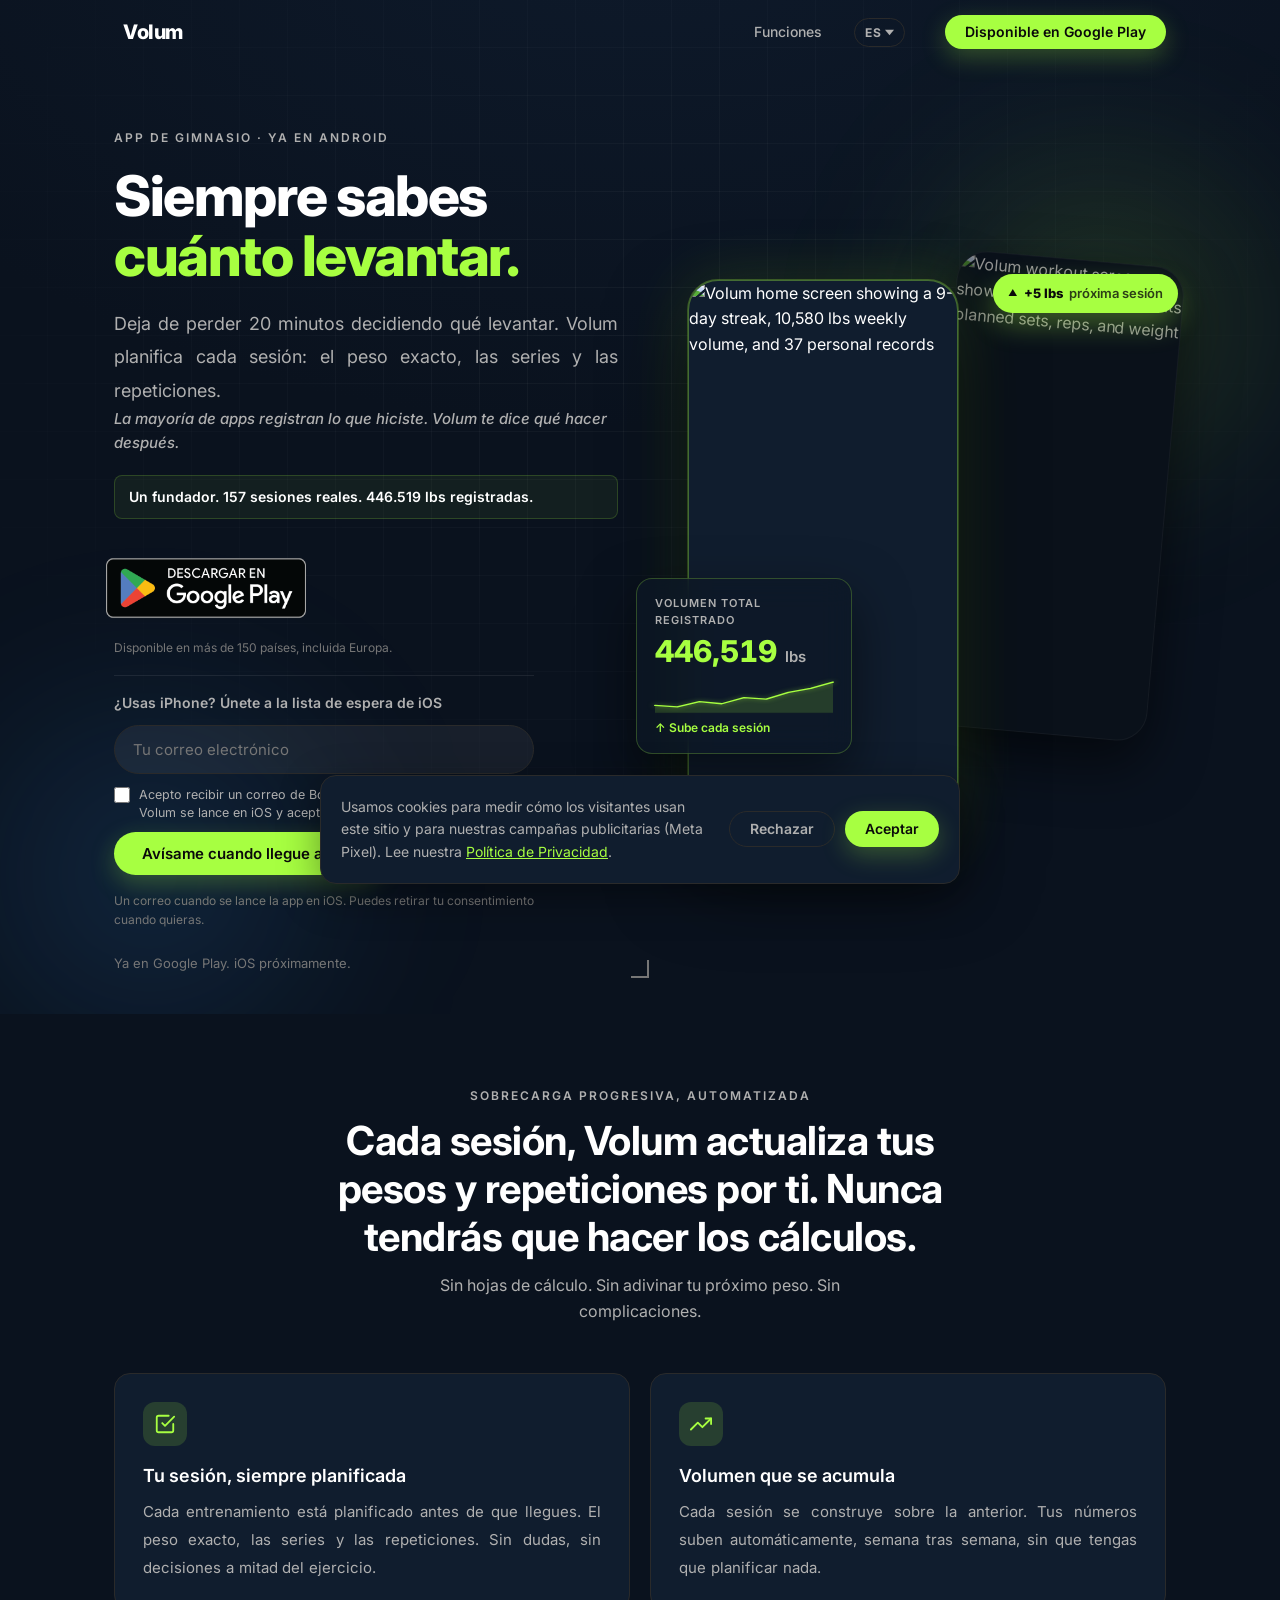
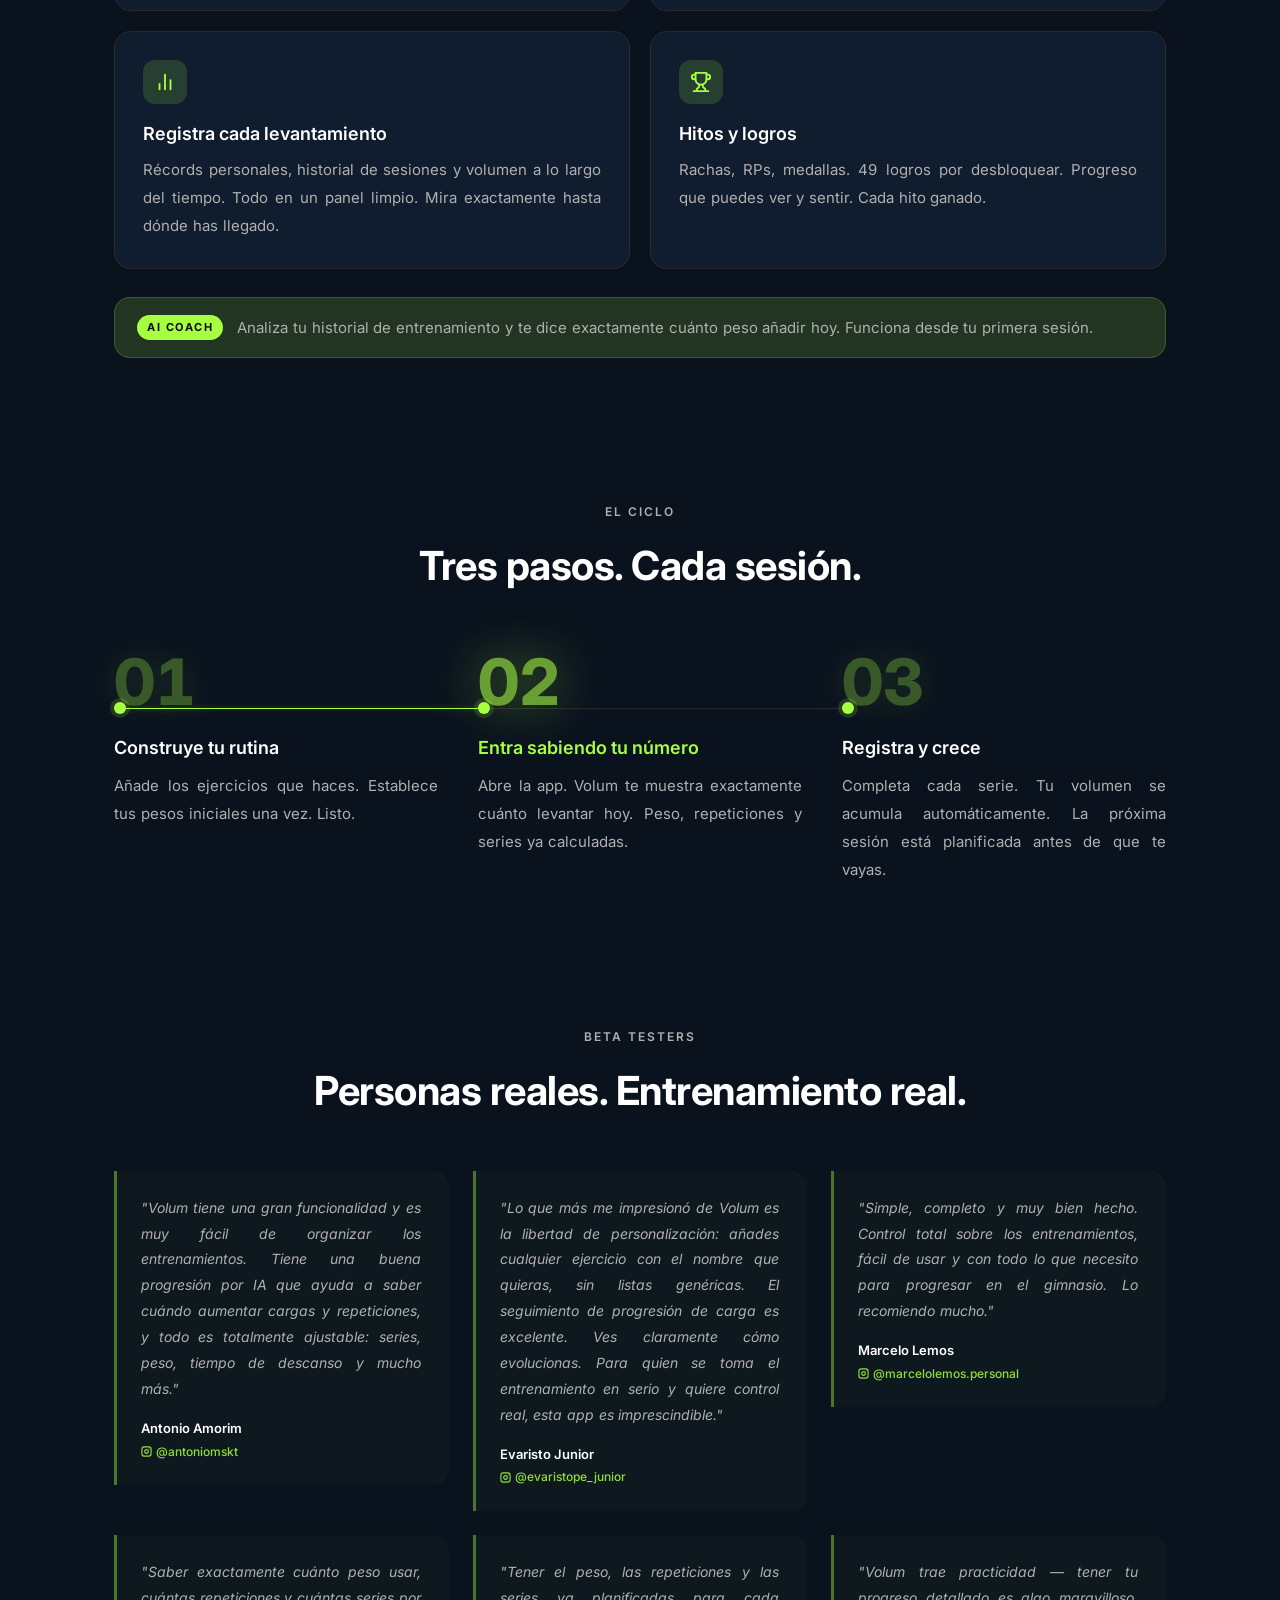
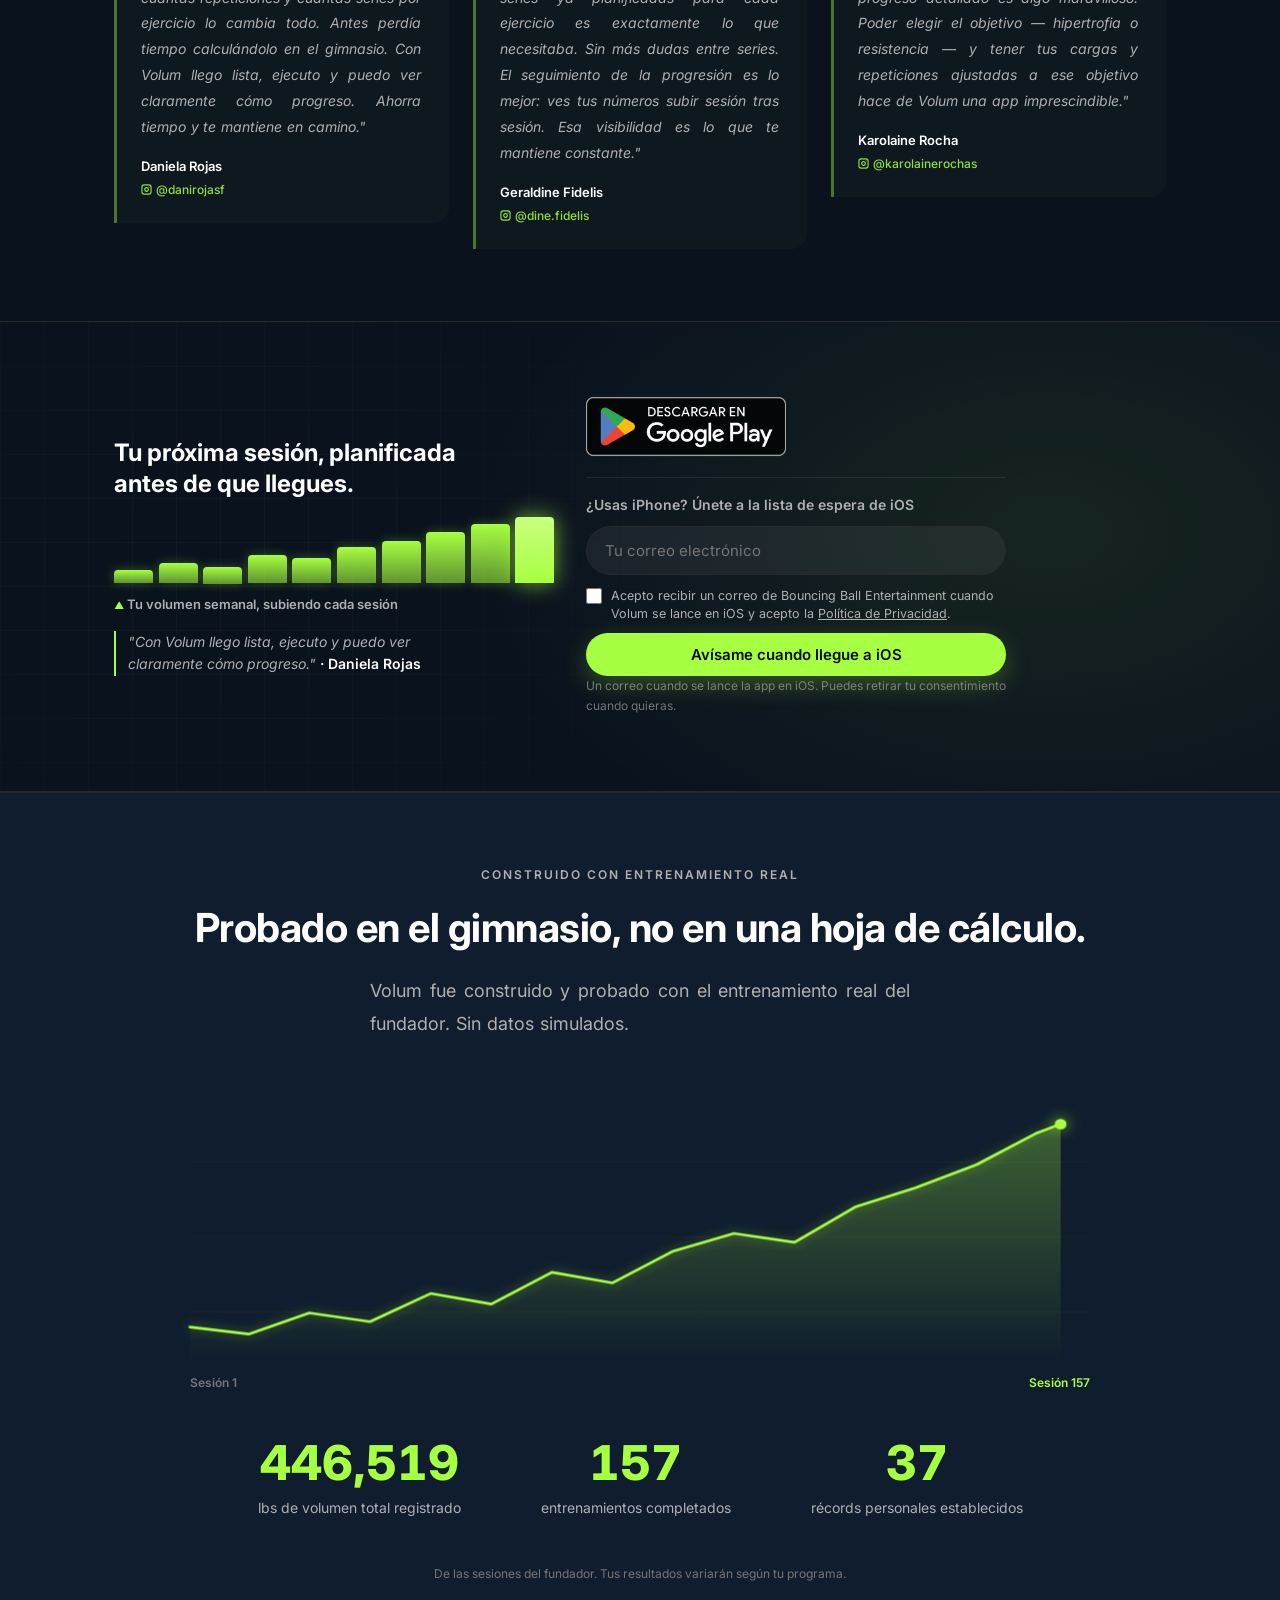
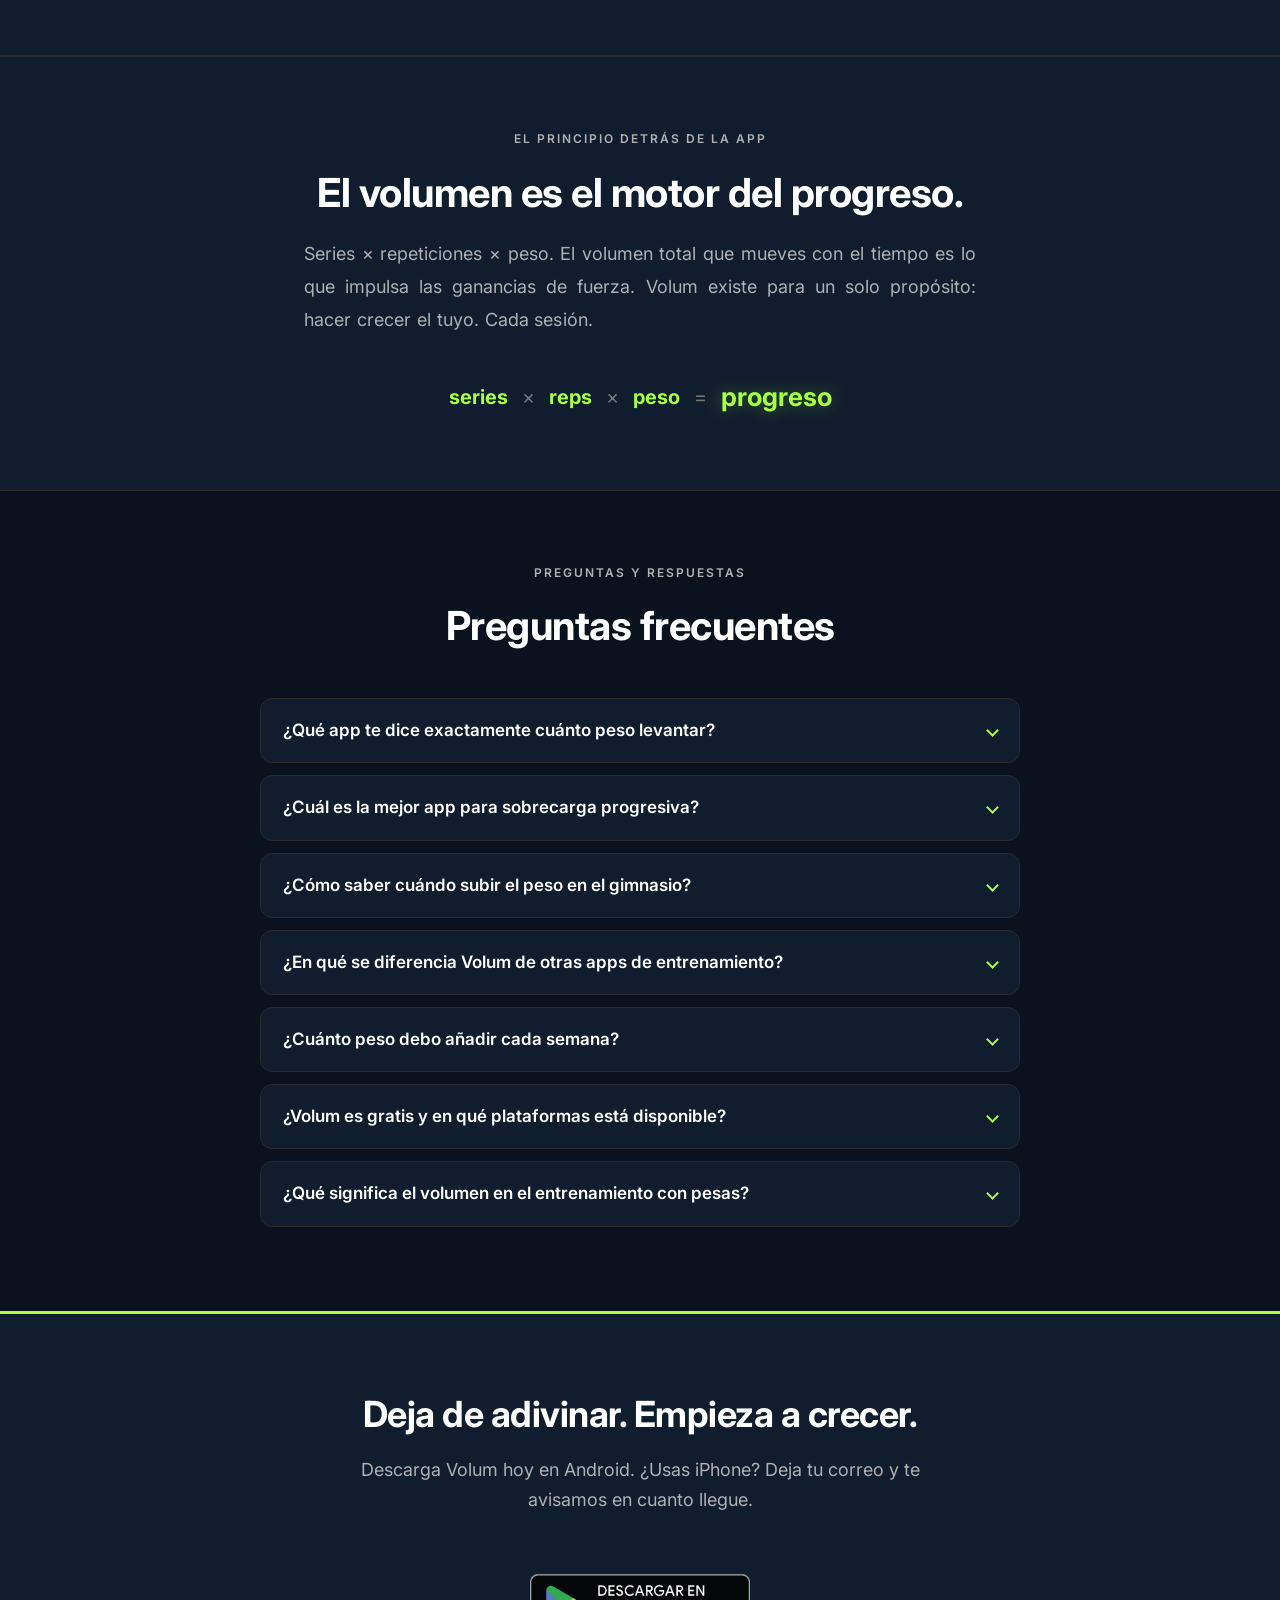
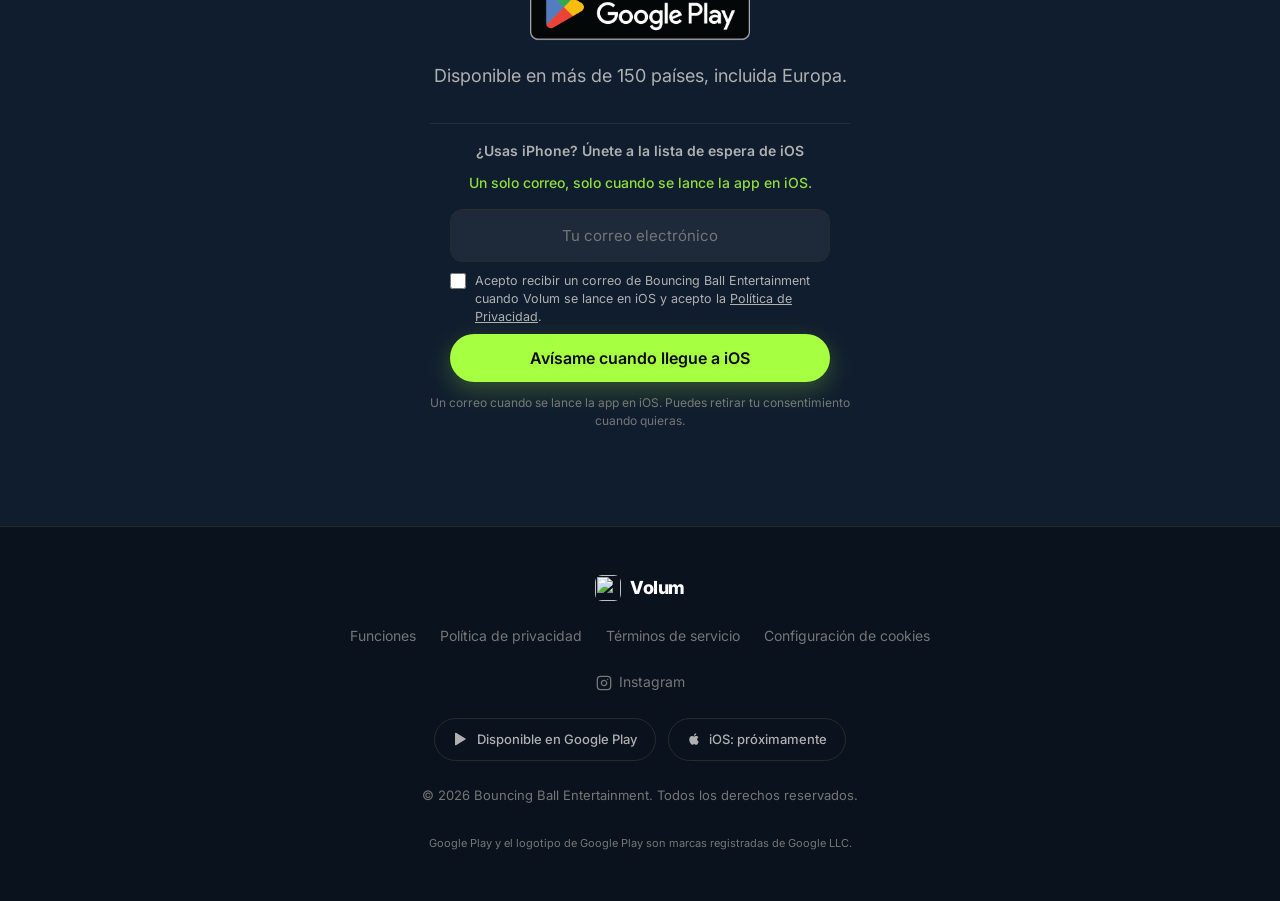
==== commit 127b6568: "fix: region note says available in 150+ countries including Europe Co-Authored-By: Claude Sonnet 5.5" ====
--- a/es/index.html
+++ b/es/index.html
@@ -161,7 +161,7 @@
         <a class="play-cta" data-slot="hero" href="https://play.google.com/store/apps/details?id=com.volum.app&amp;referrer=utm_source%3Dapp-volum.com%26utm_medium%3Dwebsite%26utm_campaign%3Dhero" target="_blank" rel="noopener">
           <img src="/assets/badges/play-es-419.png" alt="Disponible en Google Play" width="646" height="250" loading="lazy">
         </a>
-        <p class="region-note">Disponible en 43 países. Europa próximamente.</p>
+        <p class="region-note">Disponible en más de 150 países, incluida Europa.</p>
         <div class="ios-waitlist">
           <p class="ios-waitlist-h">¿Usas iPhone? Únete a la lista de espera de iOS</p>
           <form class="waitlist-form" id="waitlist-form-hero"
@@ -540,7 +540,7 @@
       <a class="play-cta" data-slot="bottom" href="https://play.google.com/store/apps/details?id=com.volum.app&amp;referrer=utm_source%3Dapp-volum.com%26utm_medium%3Dwebsite%26utm_campaign%3Dbottom" target="_blank" rel="noopener">
         <img src="/assets/badges/play-es-419.png" alt="Disponible en Google Play" width="646" height="250" loading="lazy">
       </a>
-      <p class="region-note">Disponible en 43 países. Europa próximamente.</p>
+      <p class="region-note">Disponible en más de 150 países, incluida Europa.</p>
       <div class="ios-waitlist">
         <p class="ios-waitlist-h">¿Usas iPhone? Únete a la lista de espera de iOS</p>
         <p class="waitlist-count">Un solo correo, solo cuando se lance la app en iOS.</p>
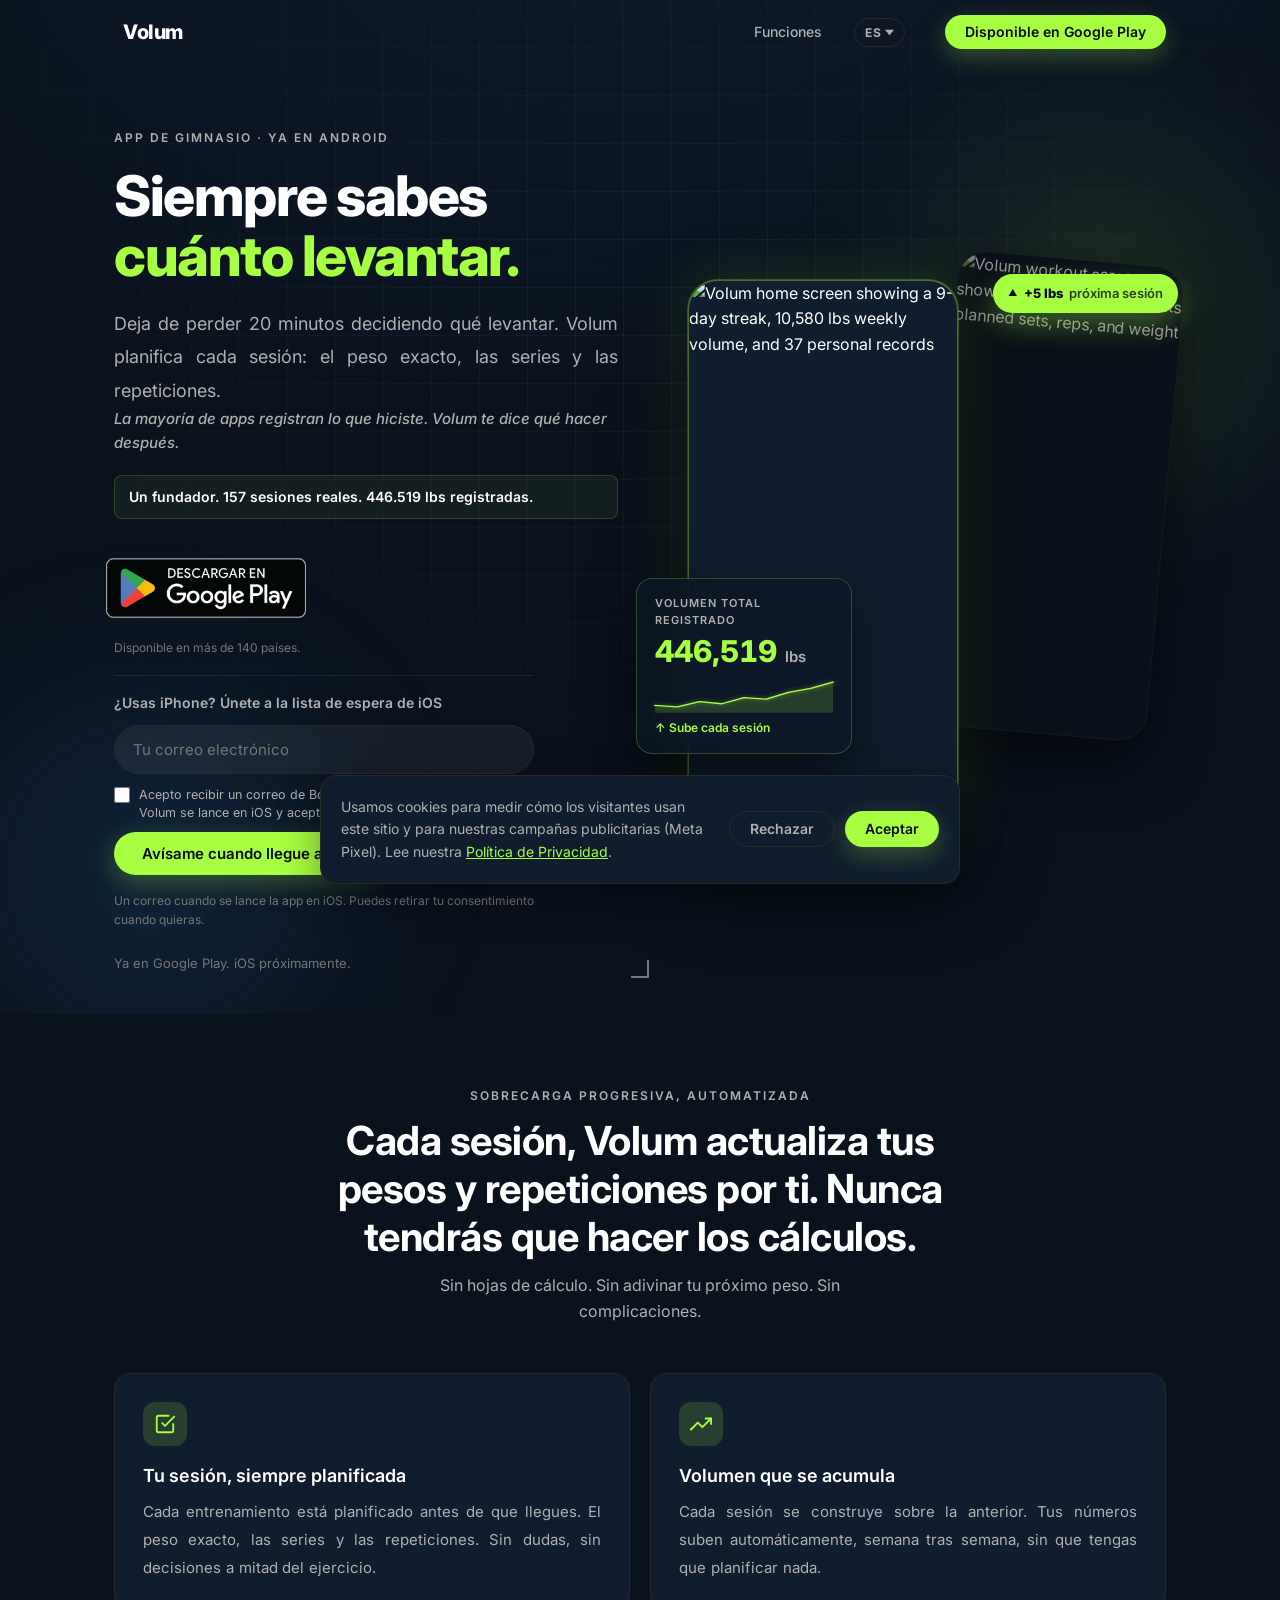
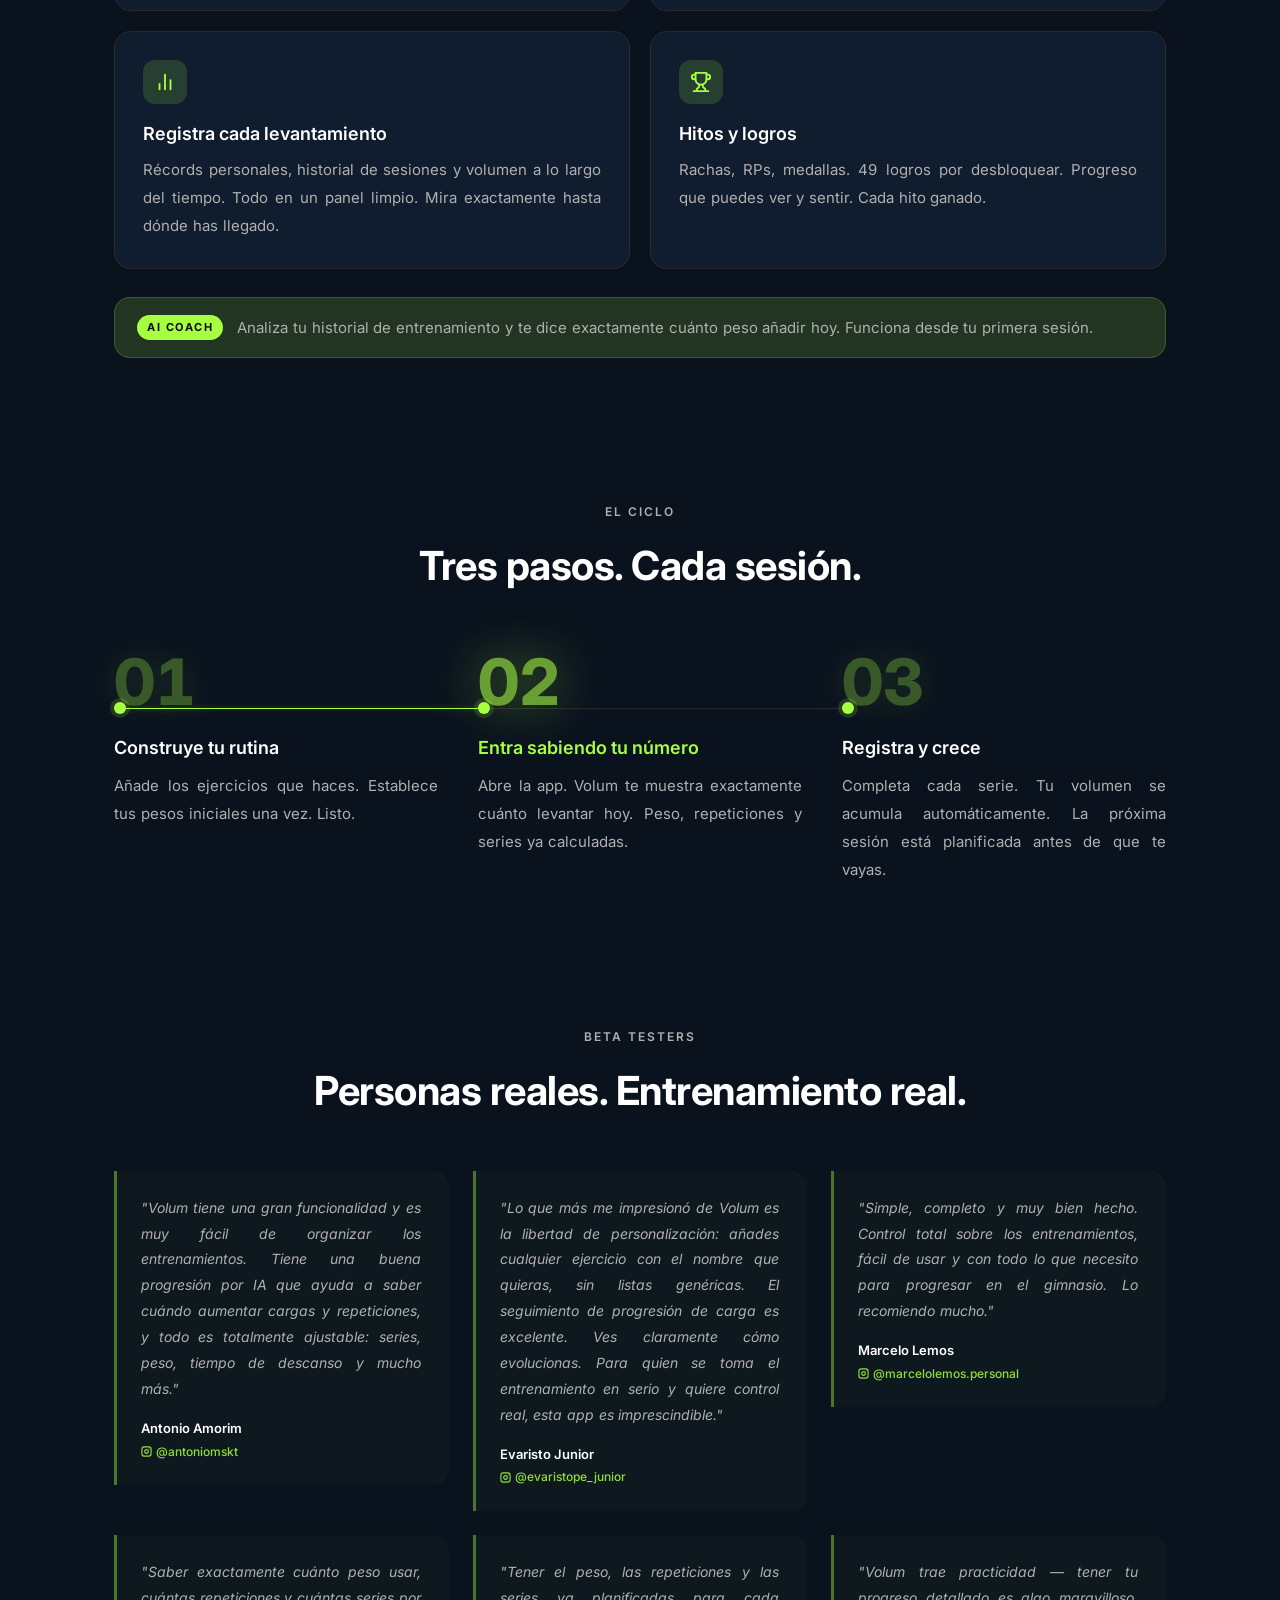
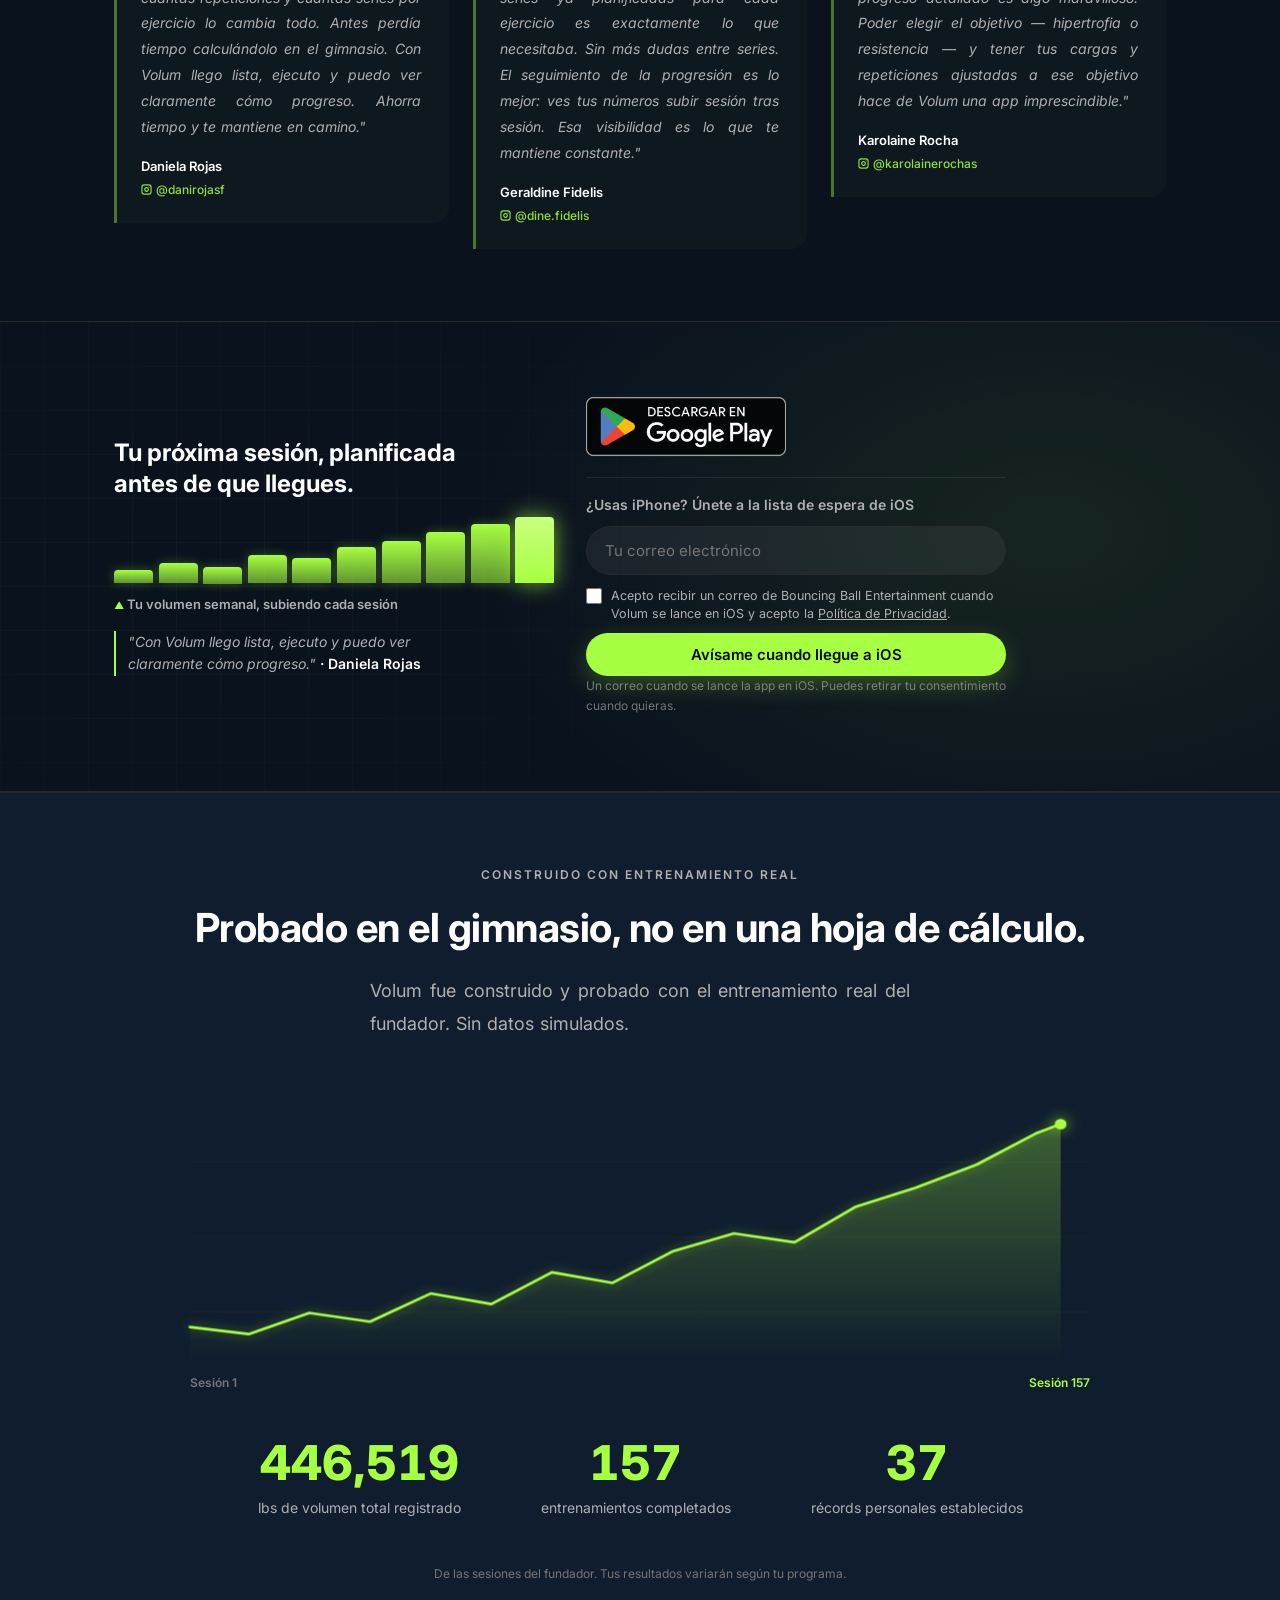
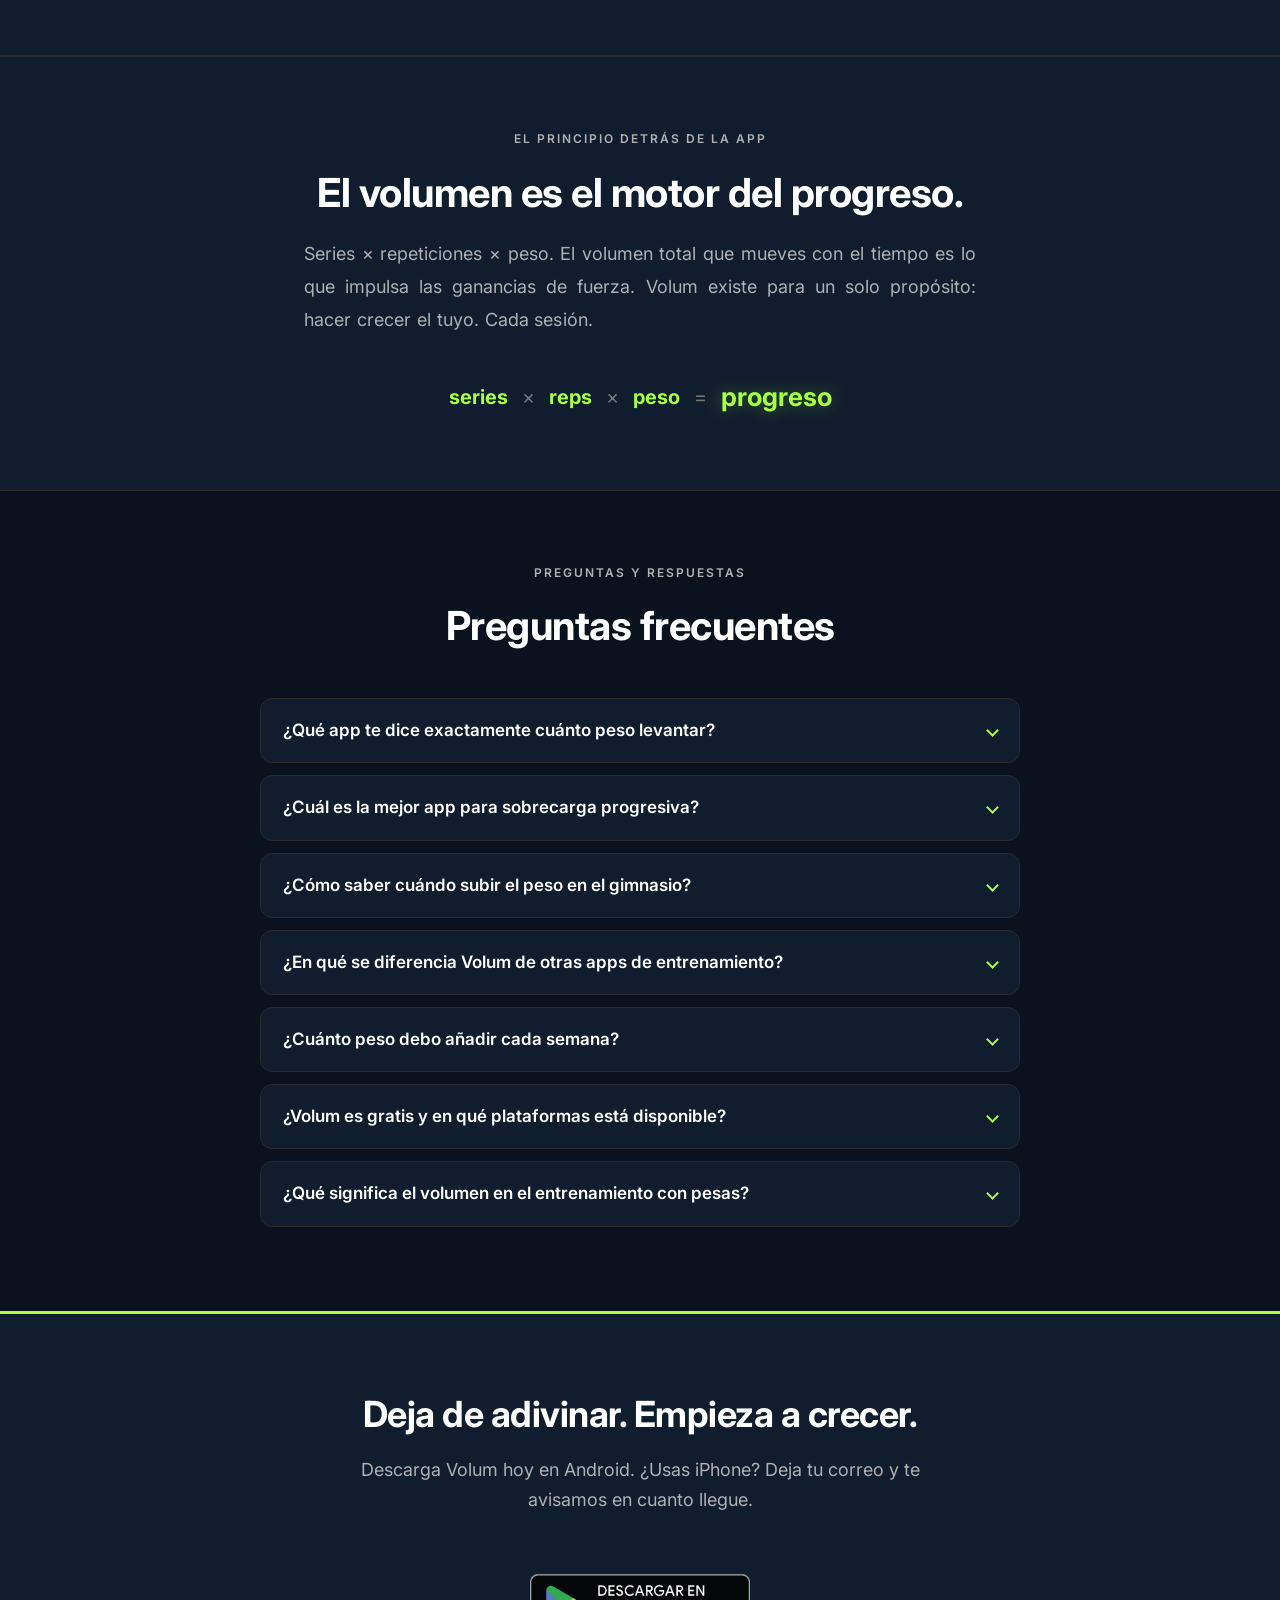
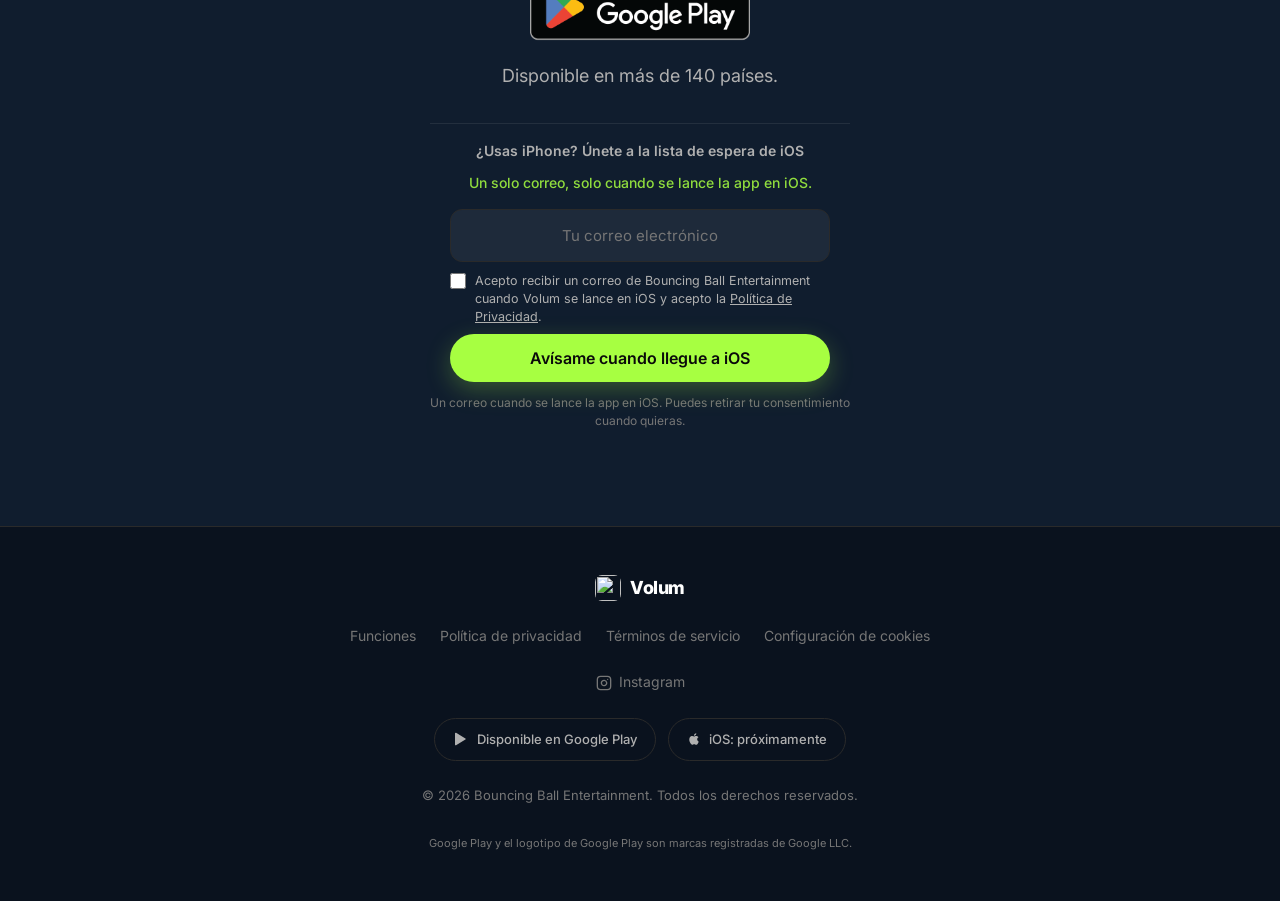
==== commit 36a99c2a: "fix: region note drops Europe, says 140+ countries (Play shows 145) Co-Authored-By: Claude Opus 5.5 " ====
--- a/es/index.html
+++ b/es/index.html
@@ -161,7 +161,7 @@
         <a class="play-cta" data-slot="hero" href="https://play.google.com/store/apps/details?id=com.volum.app&amp;referrer=utm_source%3Dapp-volum.com%26utm_medium%3Dwebsite%26utm_campaign%3Dhero" target="_blank" rel="noopener">
           <img src="/assets/badges/play-es-419.png" alt="Disponible en Google Play" width="646" height="250" loading="lazy">
         </a>
-        <p class="region-note">Disponible en más de 150 países, incluida Europa.</p>
+        <p class="region-note">Disponible en más de 140 países.</p>
         <div class="ios-waitlist">
           <p class="ios-waitlist-h">¿Usas iPhone? Únete a la lista de espera de iOS</p>
           <form class="waitlist-form" id="waitlist-form-hero"
@@ -540,7 +540,7 @@
       <a class="play-cta" data-slot="bottom" href="https://play.google.com/store/apps/details?id=com.volum.app&amp;referrer=utm_source%3Dapp-volum.com%26utm_medium%3Dwebsite%26utm_campaign%3Dbottom" target="_blank" rel="noopener">
         <img src="/assets/badges/play-es-419.png" alt="Disponible en Google Play" width="646" height="250" loading="lazy">
       </a>
-      <p class="region-note">Disponible en más de 150 países, incluida Europa.</p>
+      <p class="region-note">Disponible en más de 140 países.</p>
       <div class="ios-waitlist">
         <p class="ios-waitlist-h">¿Usas iPhone? Únete a la lista de espera de iOS</p>
         <p class="waitlist-count">Un solo correo, solo cuando se lance la app en iOS.</p>
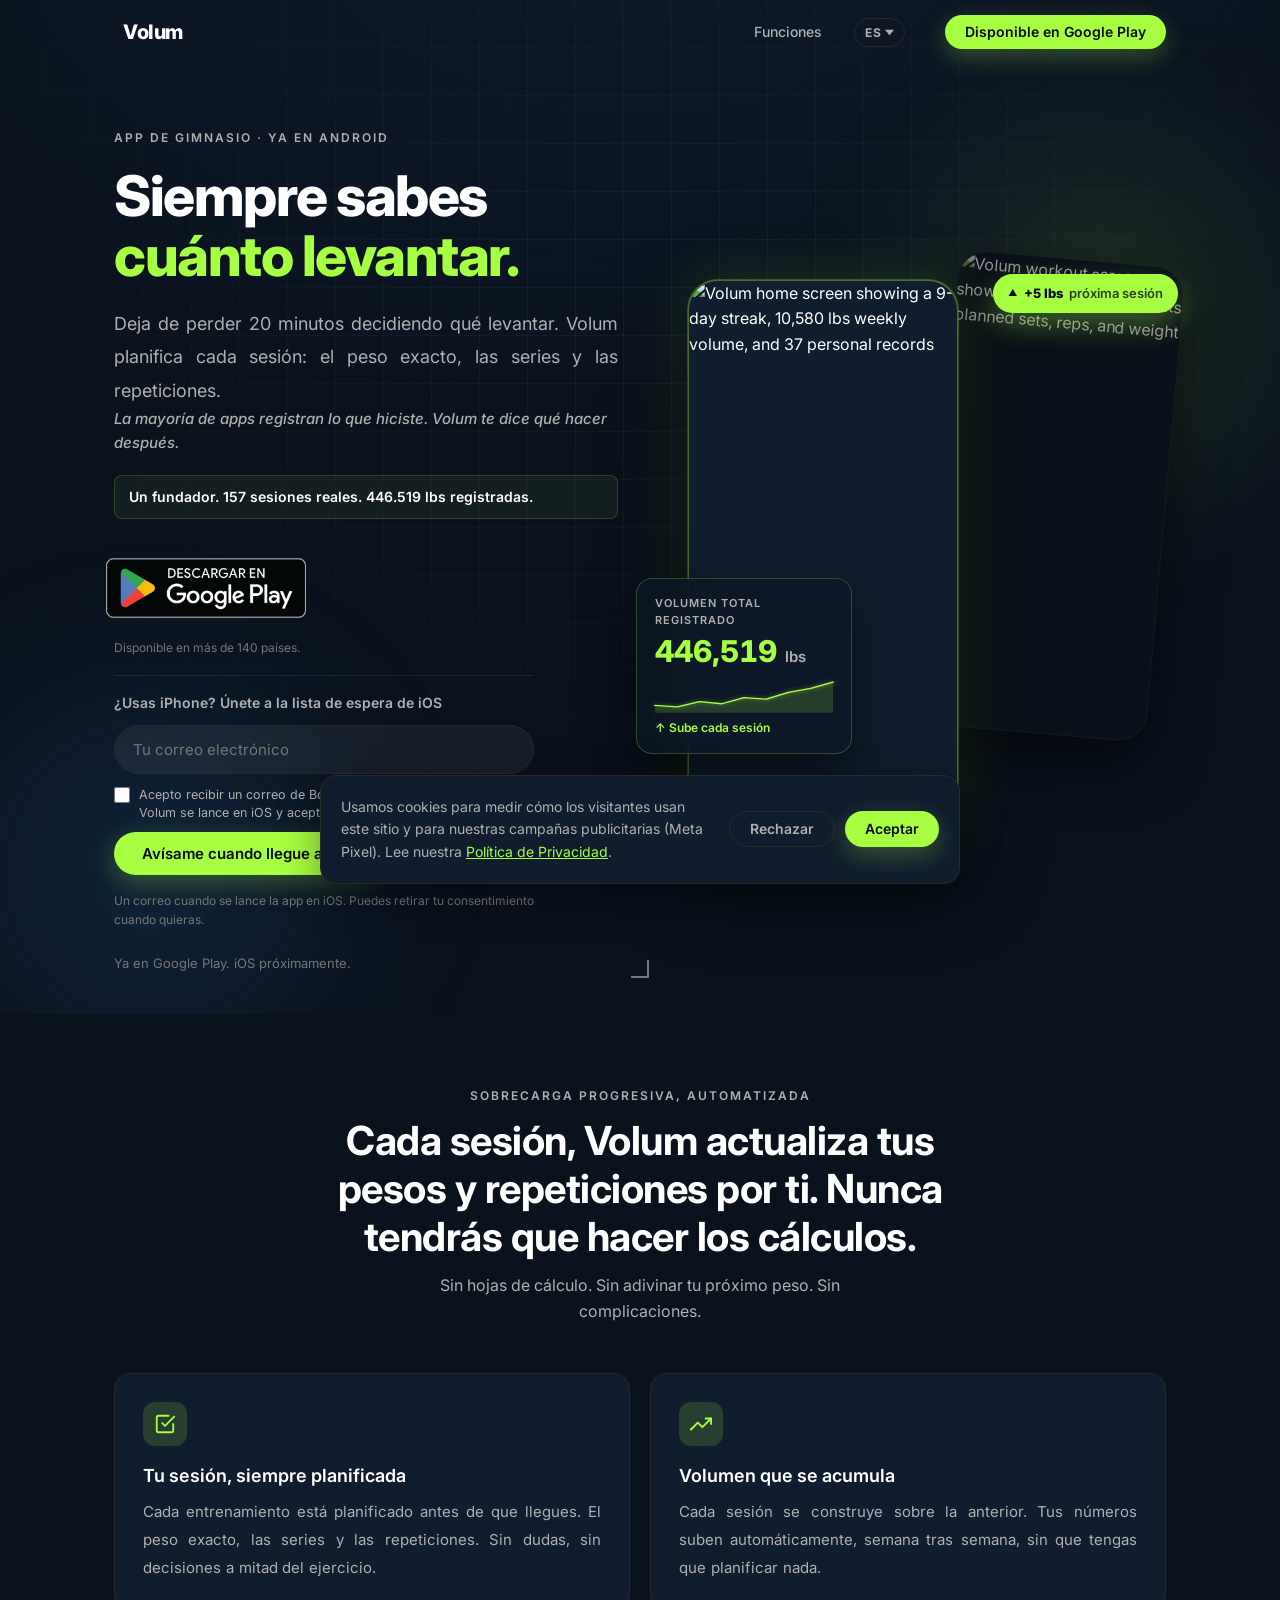
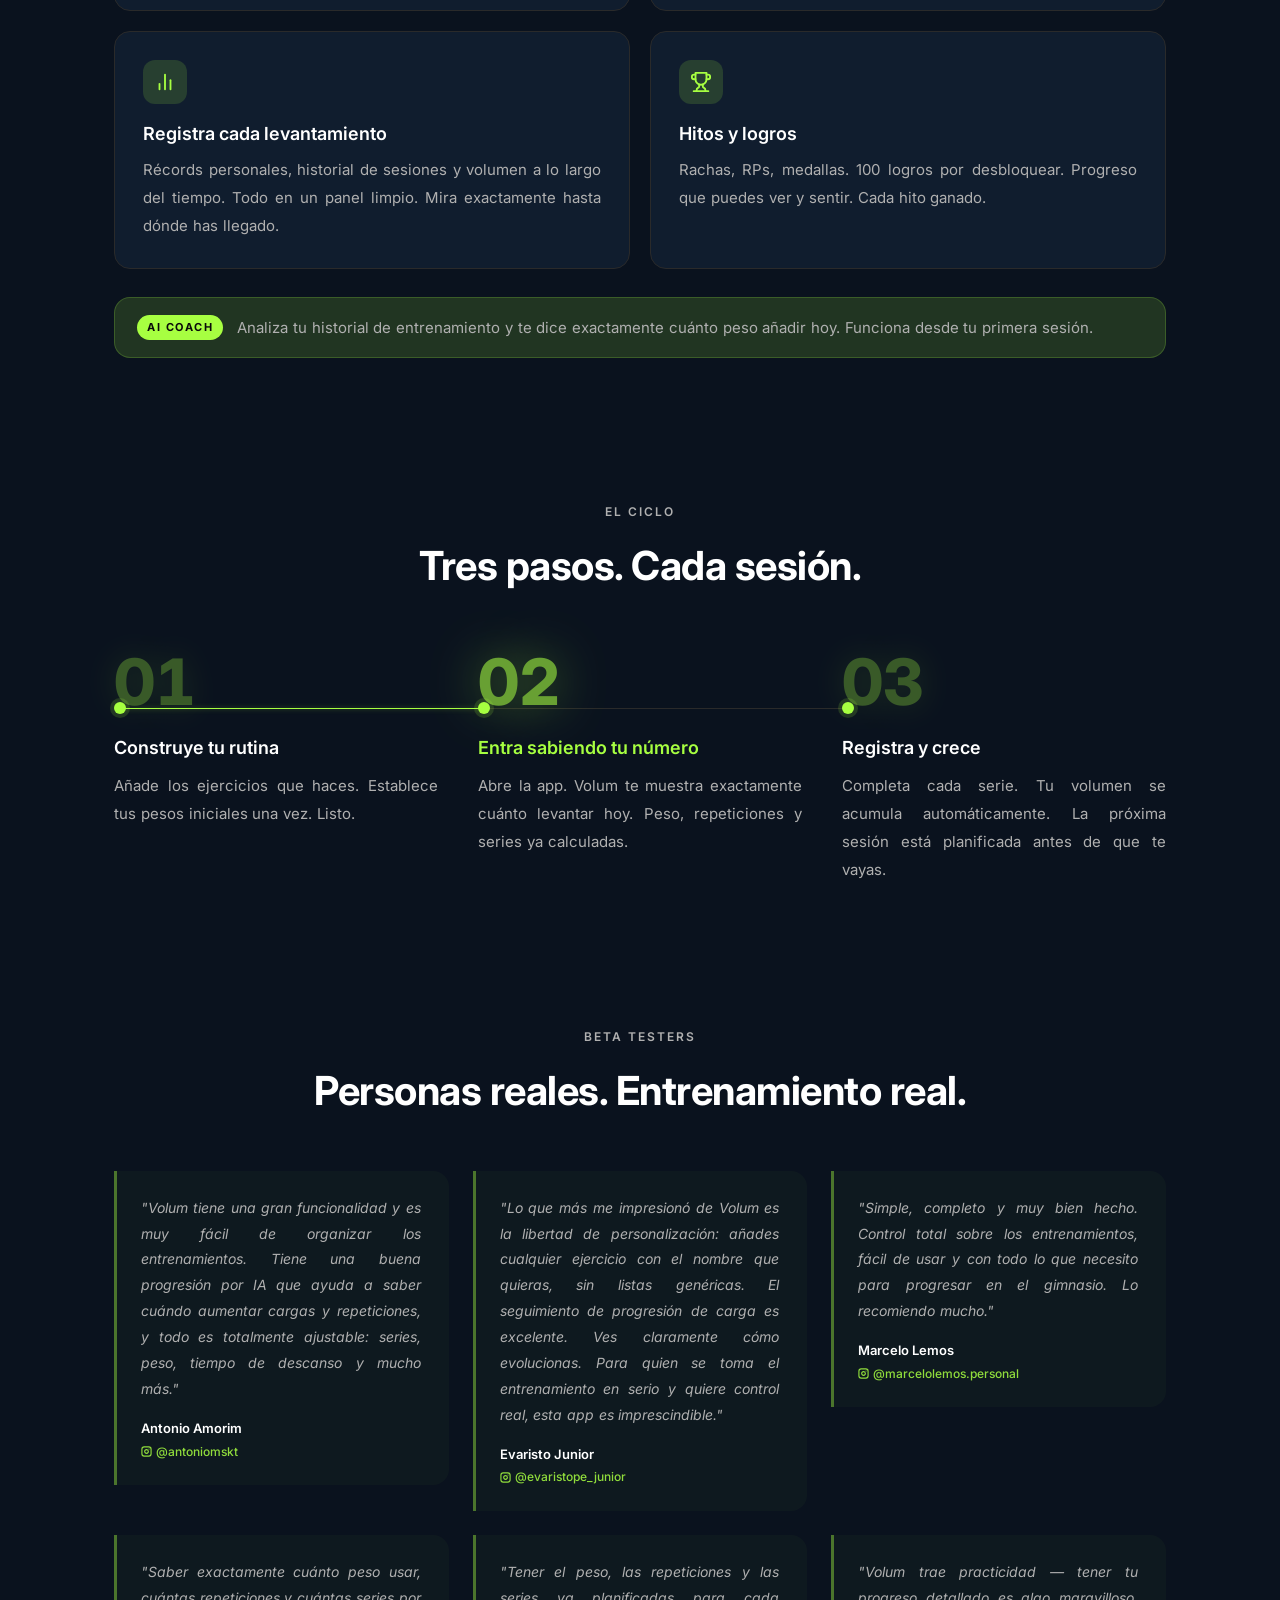
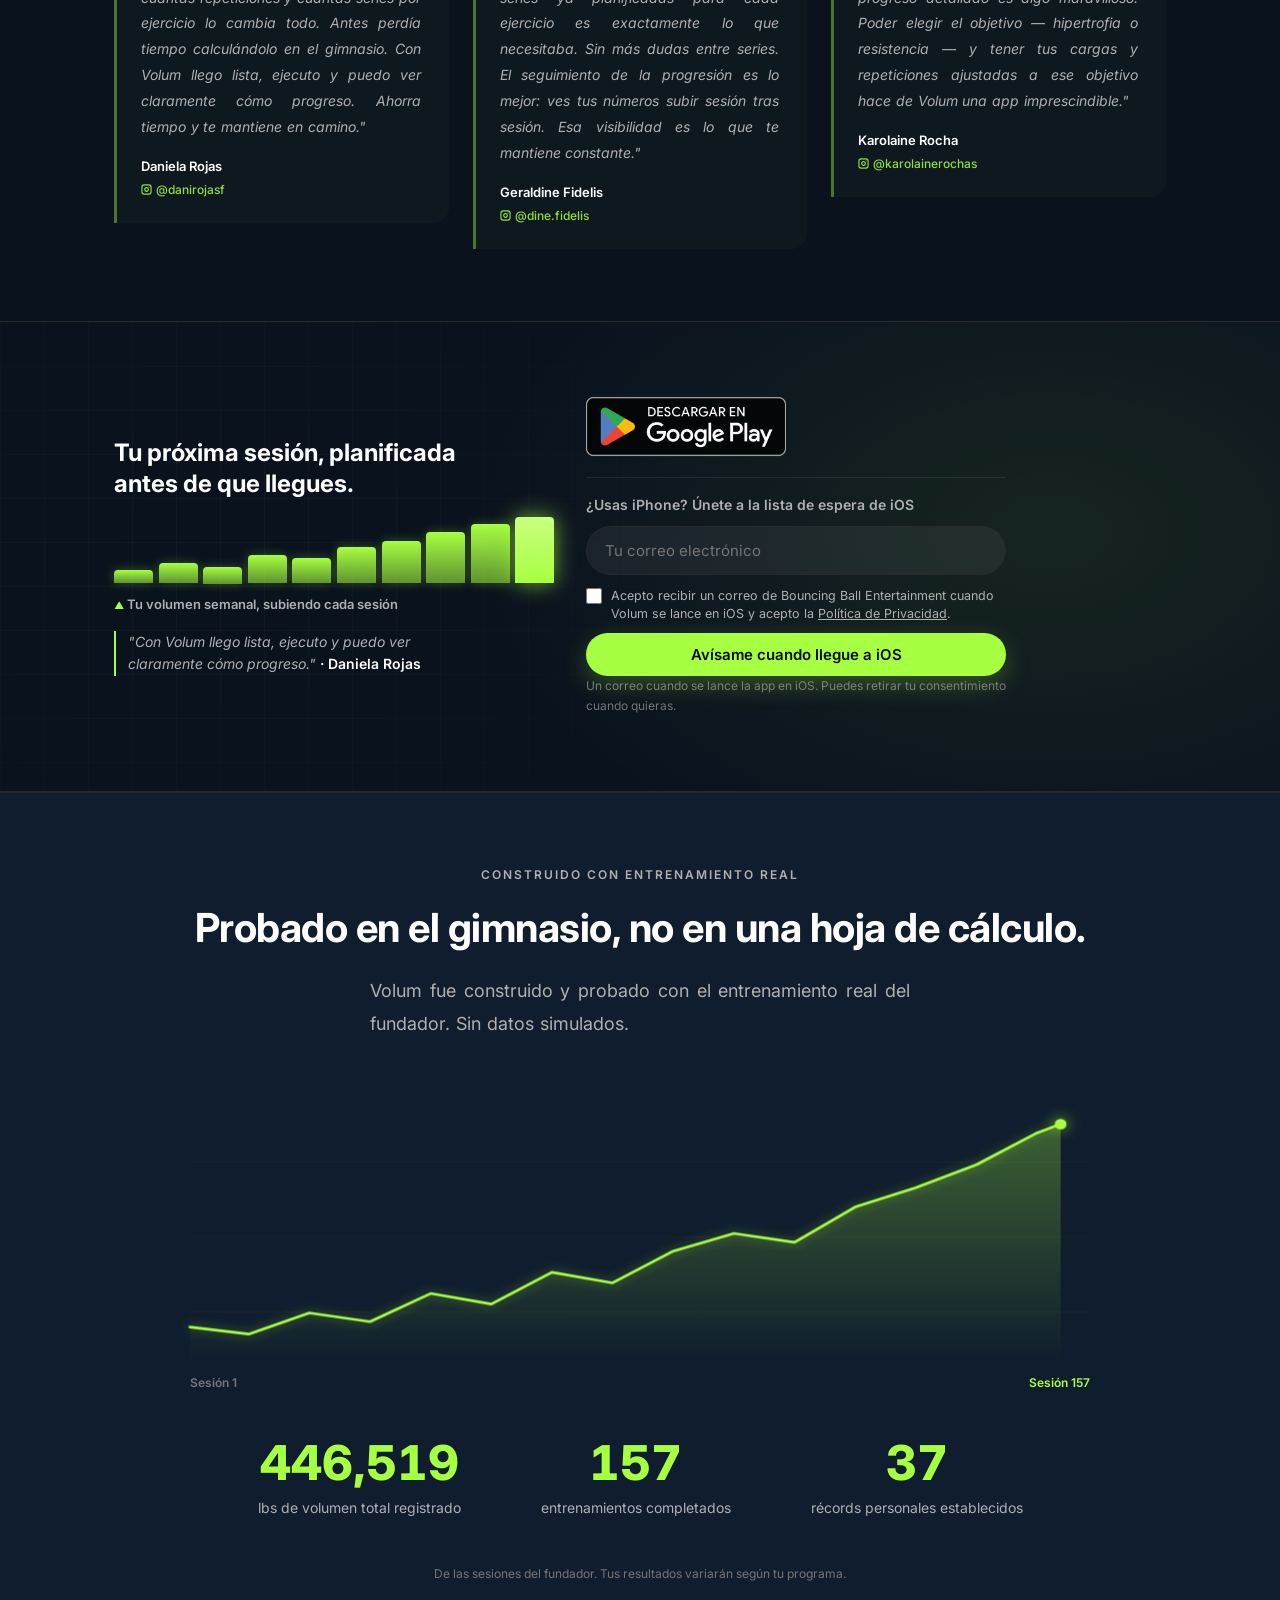
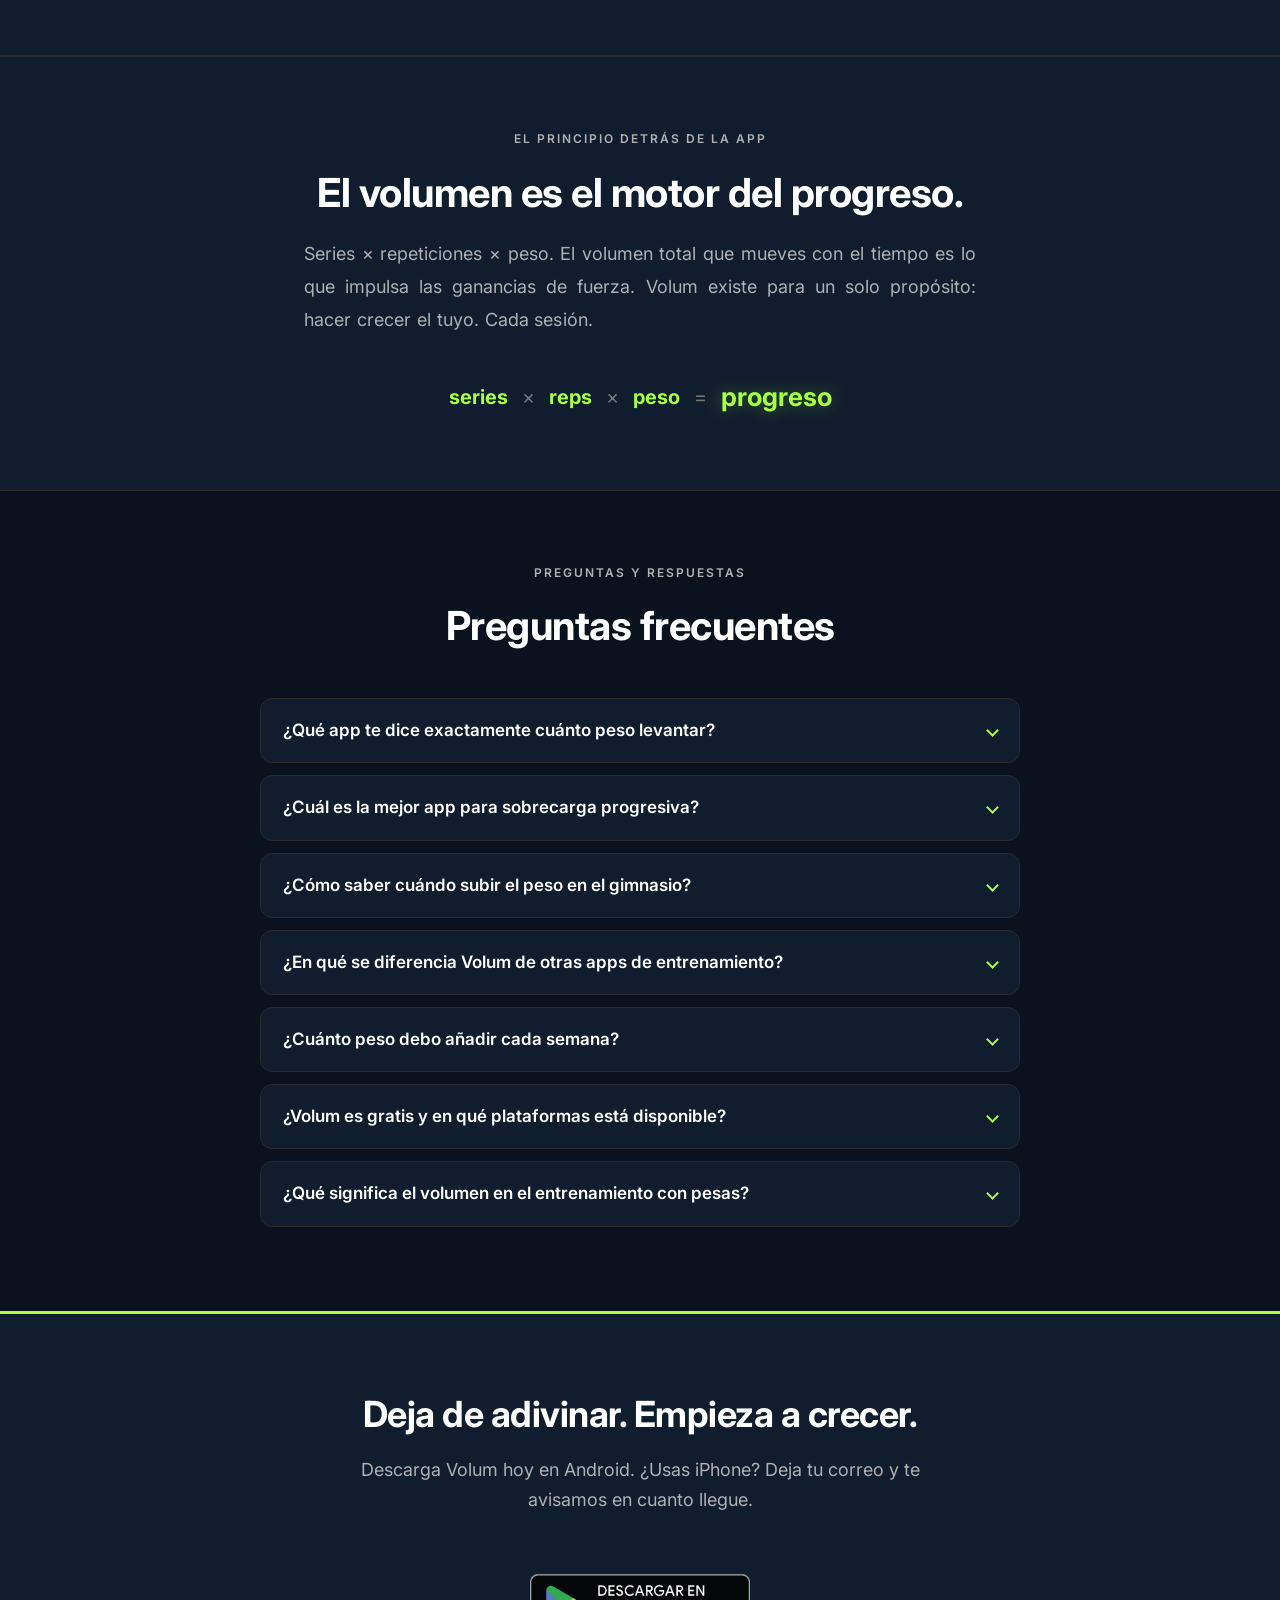
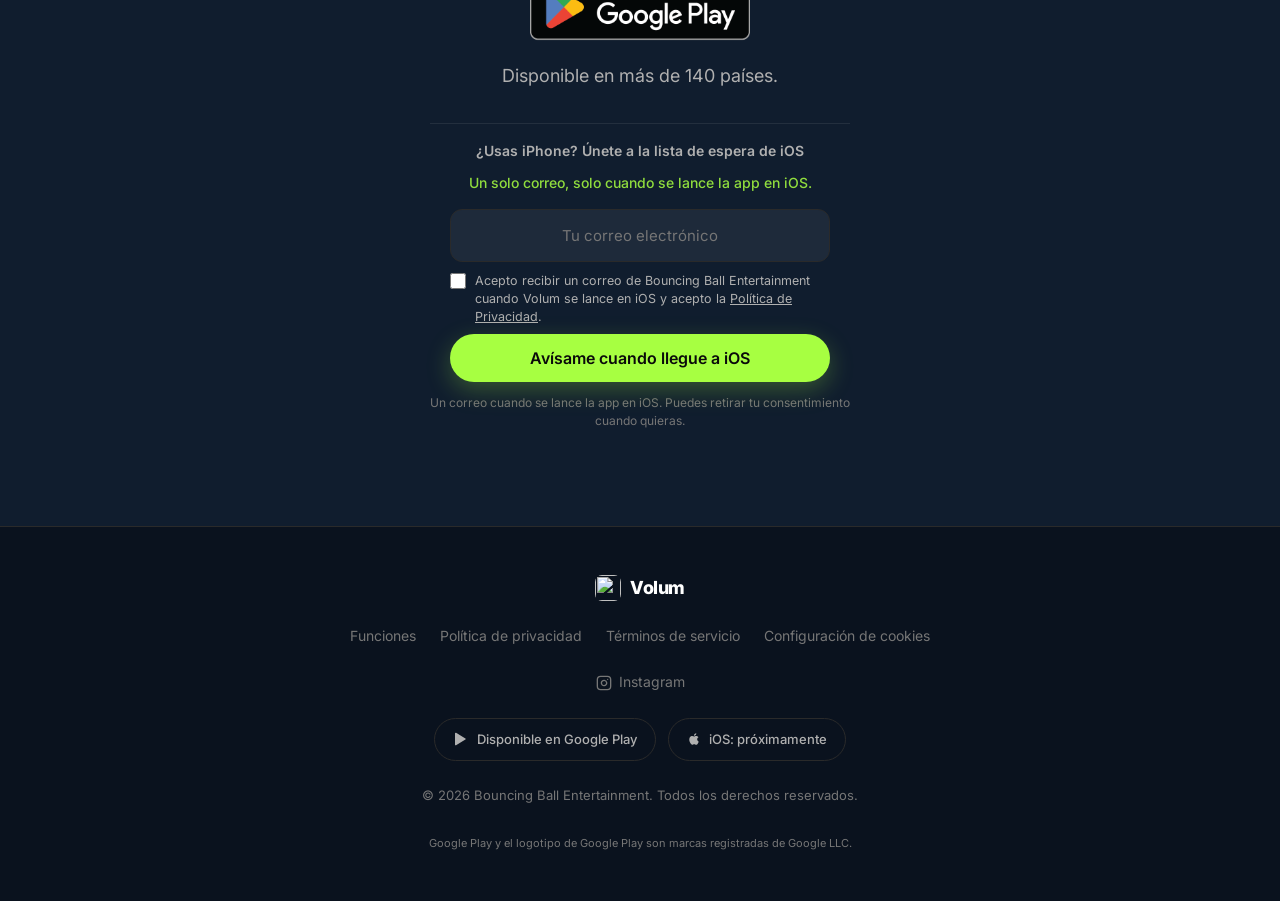
==== commit 2e48b9f7: "fix(site): say 100 achievements and "free to use, optional Premium" Features card said 49 achievemen" ====
--- a/es/index.html
+++ b/es/index.html
@@ -3,10 +3,10 @@
 <head>
   <meta charset="UTF-8">
   <meta name="viewport" content="width=device-width, initial-scale=1.0">
-  <title>Volum: App de Gimnasio Gratis · Sobrecarga Progresiva Simplificada</title>
-  <meta name="description" content="Sabe exactamente qué levantar en cada sesión. Volum planifica tu entrenamiento: peso, series y repeticiones. Tu volumen crece automáticamente. App de gimnasio gratis, ya disponible en Google Play para Android. iOS próximamente.">
-
-  <meta property="og:title"       content="Volum: App de Gimnasio Gratis">
+  <title>Volum: App de Gimnasio · Gratis, con Premium Opcional</title>
+  <meta name="description" content="Sabe qué levantar en cada sesión. Volum planifica peso, series y repeticiones. Gratis, con Premium opcional. Ya en Google Play; iOS pronto.">
+
+  <meta property="og:title"       content="Volum: App de Gimnasio · Gratis, con Premium Opcional">
   <meta property="og:description" content="Sabe exactamente qué levantar en cada sesión. Volum planifica tu entrenamiento para que tu volumen crezca automáticamente.">
   <meta property="og:image"       content="https://app-volum.com/assets/icon.png">
   <meta property="og:image:width"  content="1024">
@@ -37,7 +37,7 @@
     "@context": "https://schema.org",
     "@type": "SoftwareApplication",
     "name": "Volum",
-    "description": "App de gimnasio gratis que planifica cada sesión: peso, series y repeticiones. Tu volumen crece automáticamente.",
+    "description": "App de gimnasio gratis con Premium opcional que planifica cada sesión: peso, series y repeticiones. Tu volumen crece automáticamente.",
     "operatingSystem": "Android",
     "applicationCategory": "HealthApplication",
     "inLanguage": ["en", "es", "pt"],
@@ -82,7 +82,7 @@
       {
         "@type": "Question",
         "name": "¿Volum es gratis y en qué plataformas está disponible?",
-        "acceptedAnswer": { "@type": "Answer", "text": "Sí. Volum es una app de entrenamiento gratuita, disponible ahora en Google Play para Android. La versión para iOS llega pronto: únete a la lista de espera de iOS y te enviaremos un único correo el día del lanzamiento." }
+        "acceptedAnswer": { "@type": "Answer", "text": "Sí, puedes usar Volum gratis. La versión gratuita incluye anuncios y hay un plan Premium opcional (mensual, anual o de por vida) que los quita. Disponible ahora en Google Play para Android. La versión para iOS llega pronto: únete a la lista de espera de iOS y te enviaremos un único correo el día del lanzamiento." }
       },
       {
         "@type": "Question",
@@ -277,7 +277,7 @@
             </svg>
           </div>
           <h3>Hitos y logros</h3>
-          <p>Rachas, RPs, medallas. 49 logros por desbloquear. Progreso que puedes ver y sentir. Cada hito ganado.</p>
+          <p>Rachas, RPs, medallas. 100 logros por desbloquear. Progreso que puedes ver y sentir. Cada hito ganado.</p>
         </div>
 
       </div>
@@ -522,7 +522,7 @@
         </details>
         <details class="faq-item">
           <summary>¿Volum es gratis y en qué plataformas está disponible?</summary>
-          <p class="faq-answer">Sí. Volum es una app de entrenamiento gratuita, disponible ahora en Google Play para Android. La versión para iOS llega pronto: únete a la lista de espera de iOS y te enviaremos un único correo el día del lanzamiento.</p>
+          <p class="faq-answer">Sí, puedes usar Volum gratis. La versión gratuita incluye anuncios y hay un plan Premium opcional (mensual, anual o de por vida) que los quita. Disponible ahora en Google Play para Android. La versión para iOS llega pronto: únete a la lista de espera de iOS y te enviaremos un único correo el día del lanzamiento.</p>
         </details>
         <details class="faq-item">
           <summary>¿Qué significa el volumen en el entrenamiento con pesas?</summary>
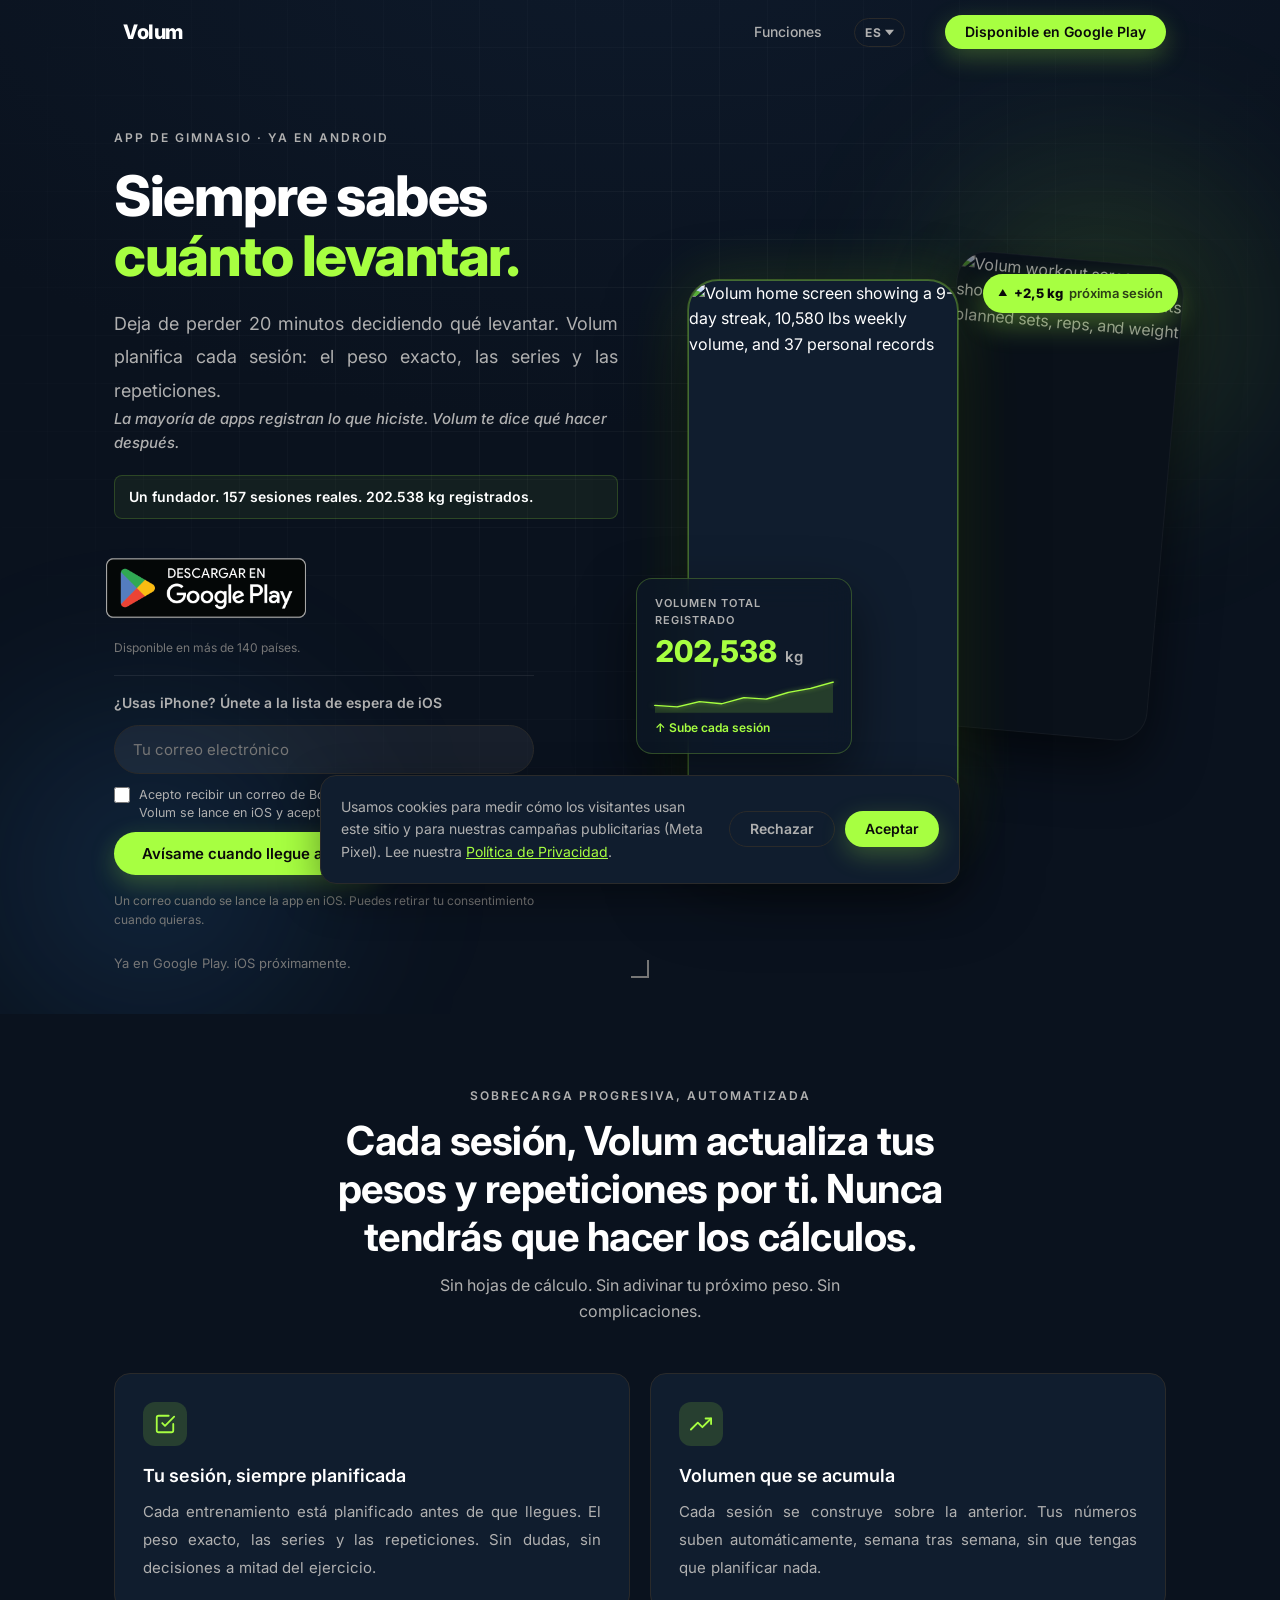
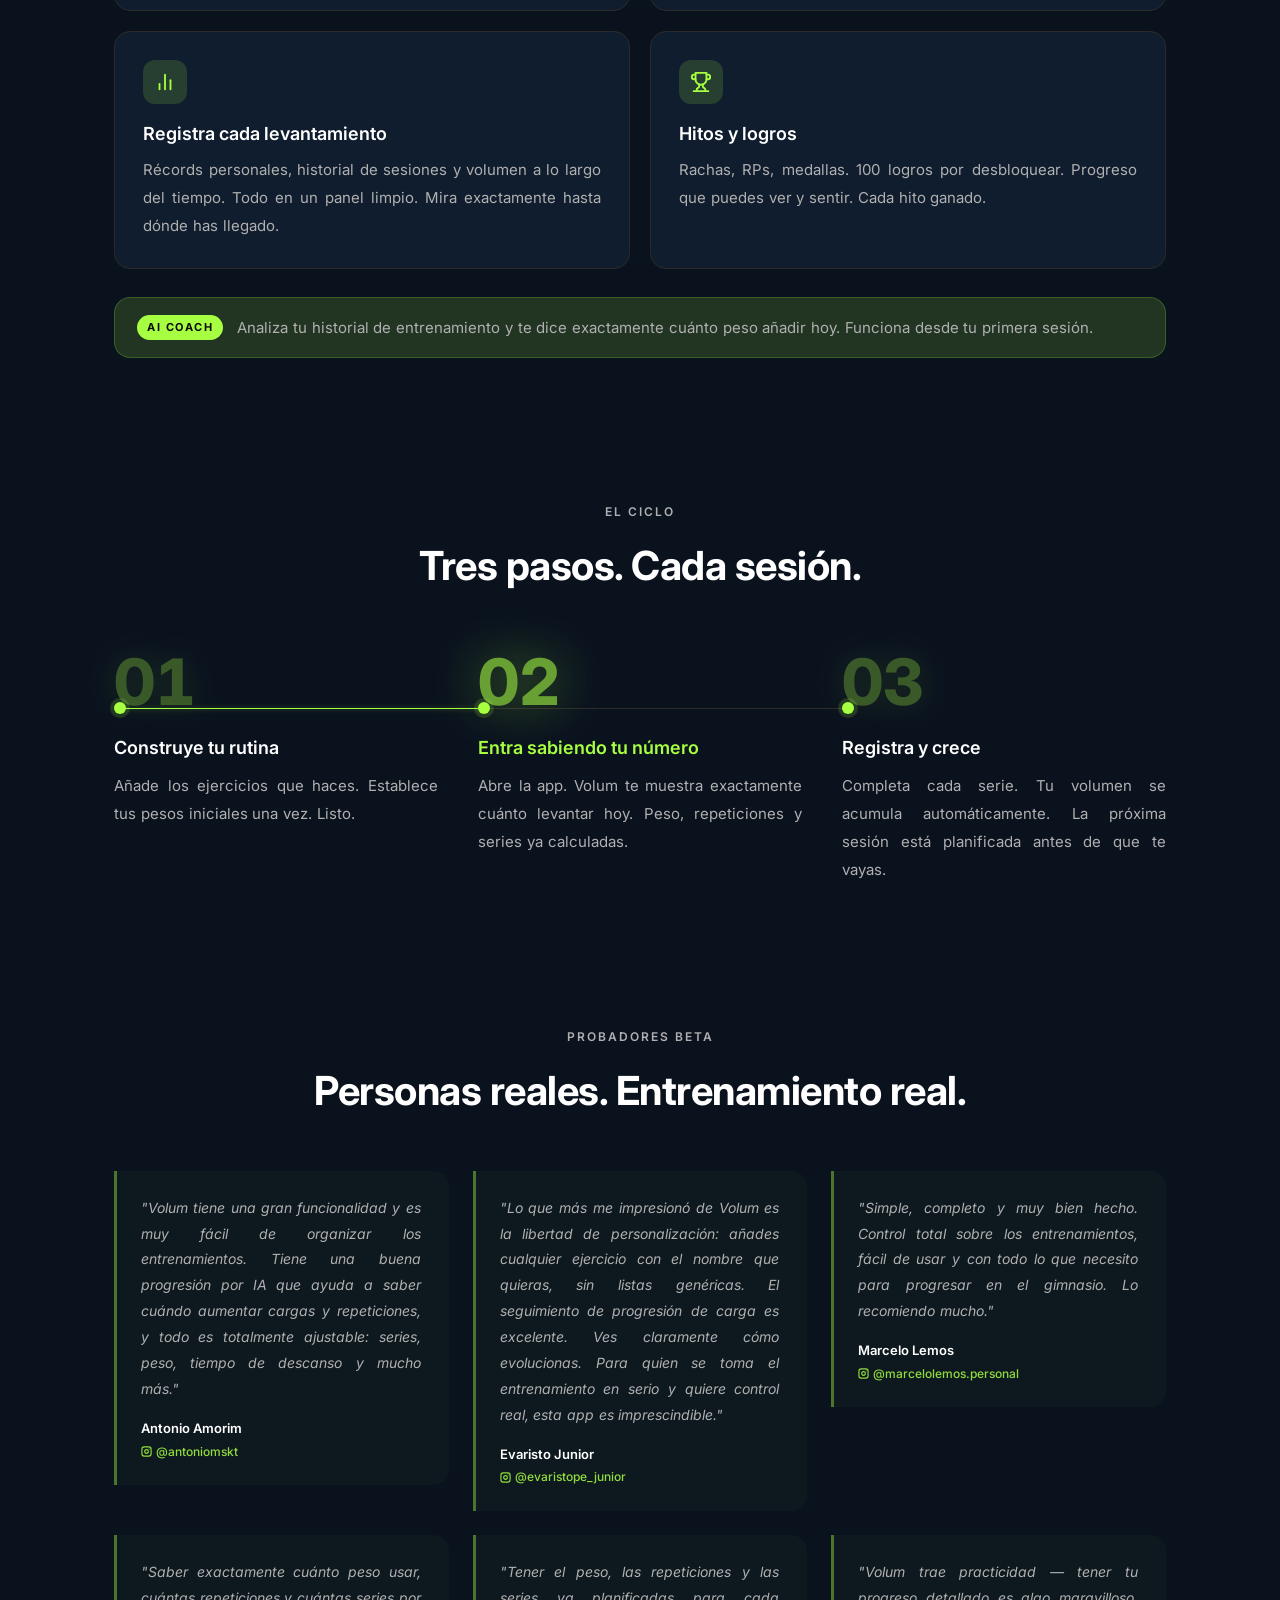
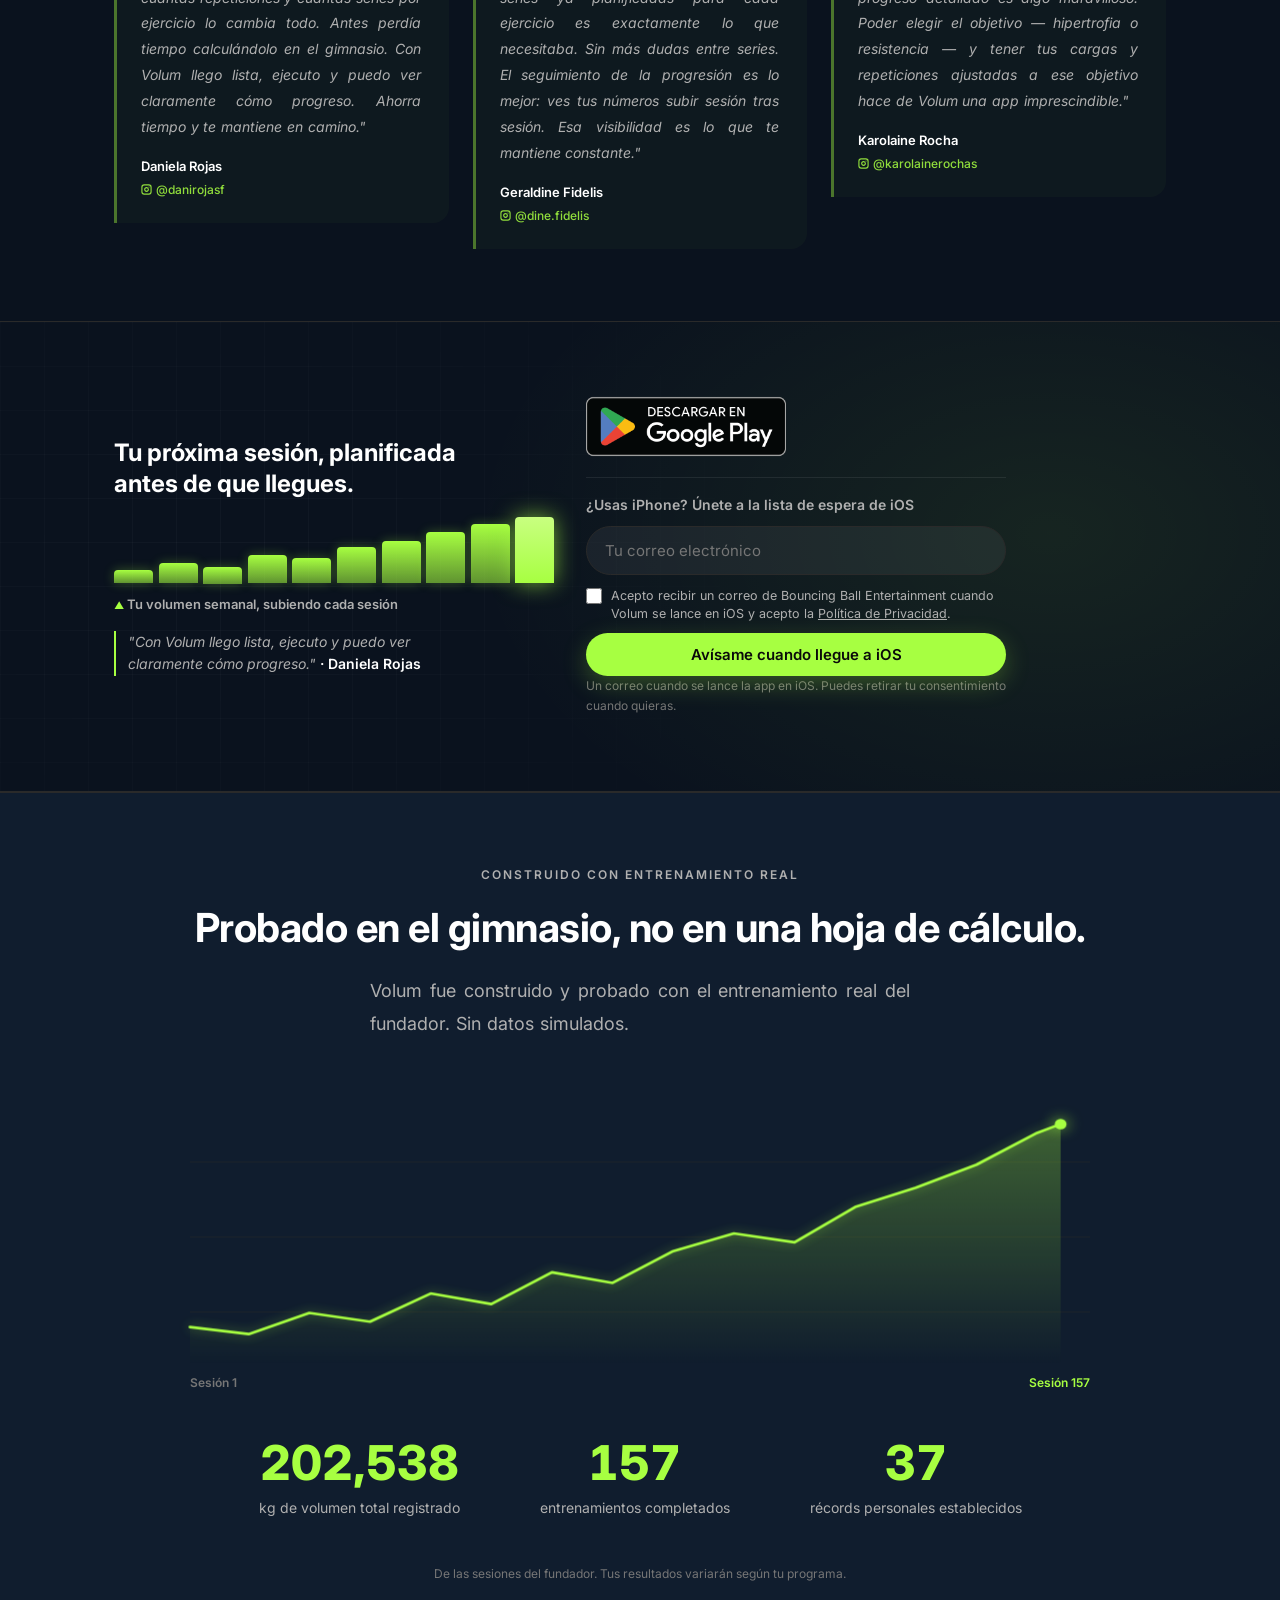
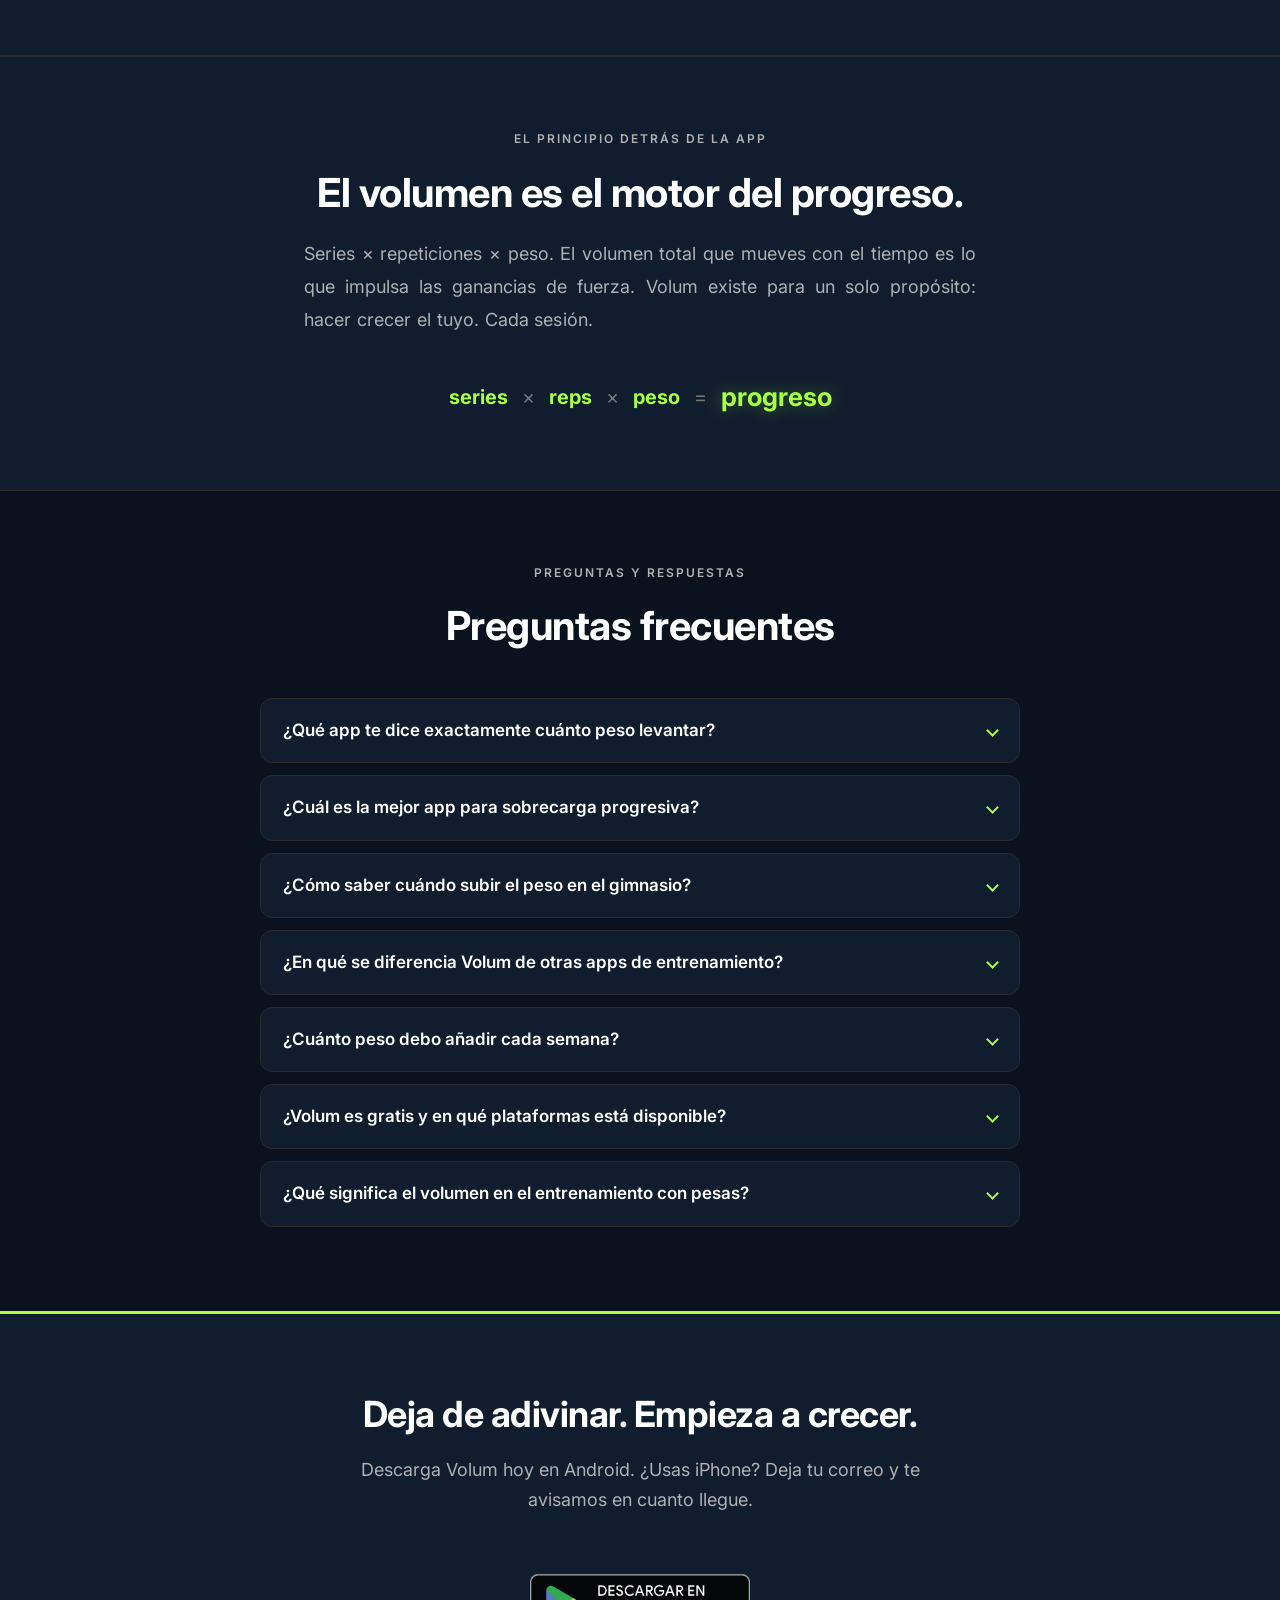
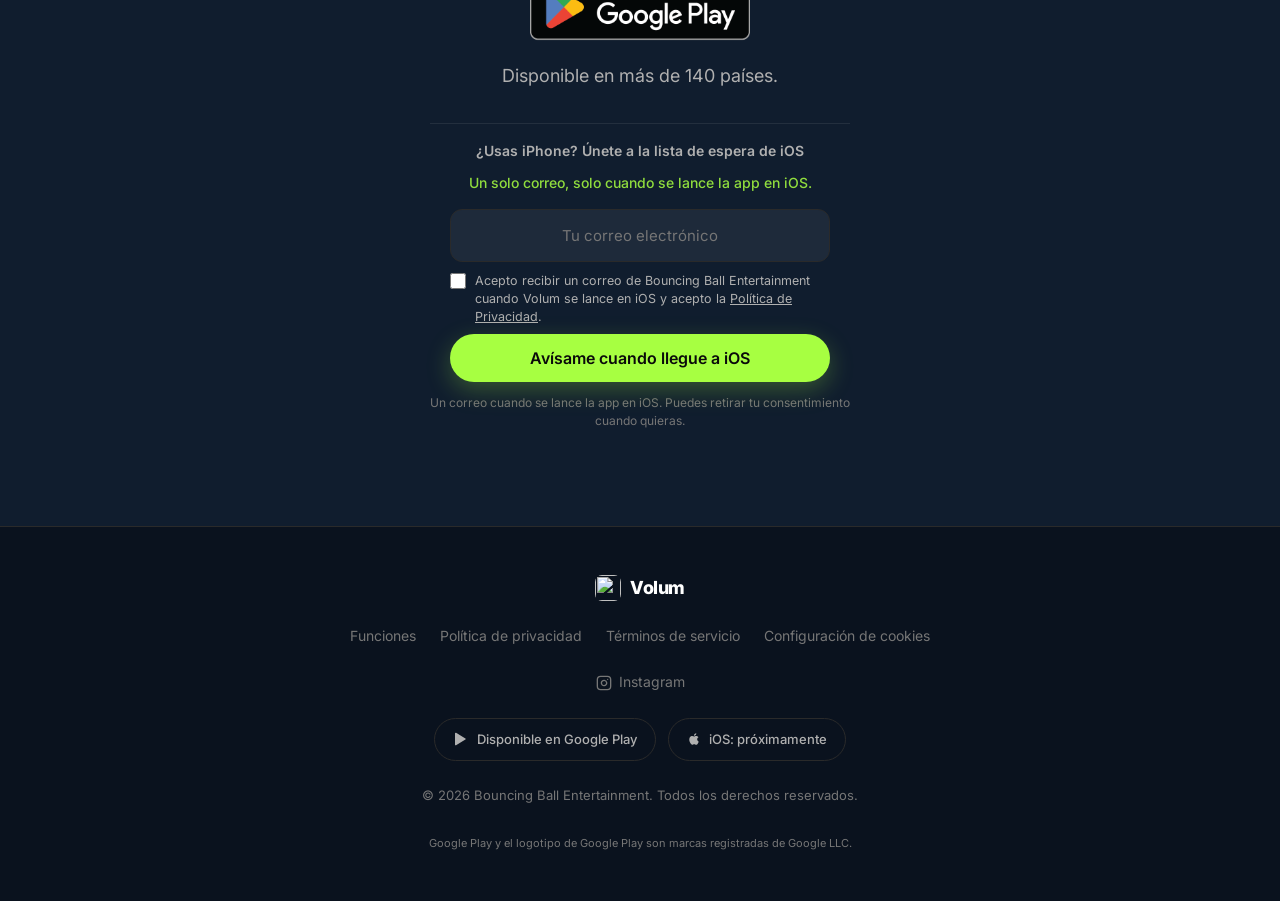
==== commit 92c73a92: "fix(site): drop unused images and hero preload, kg for ES/PT, translated labels, og image, pt-BR hre" ====
--- a/es/index.html
+++ b/es/index.html
@@ -8,20 +8,18 @@
 
   <meta property="og:title"       content="Volum: App de Gimnasio · Gratis, con Premium Opcional">
   <meta property="og:description" content="Sabe exactamente qué levantar en cada sesión. Volum planifica tu entrenamiento para que tu volumen crezca automáticamente.">
-  <meta property="og:image"       content="https://app-volum.com/assets/icon.png">
-  <meta property="og:image:width"  content="1024">
-  <meta property="og:image:height" content="1024">
+  <meta property="og:image"       content="https://app-volum.com/assets/og-image.png">
+  <meta property="og:image:width"  content="1344">
+  <meta property="og:image:height" content="768">
   <meta property="og:type"        content="website">
   <meta property="og:url"         content="https://app-volum.com/es/">
-  <meta property="og:locale"      content="es_ES">
+  <meta property="og:locale"      content="es_LA">
   <meta name="twitter:card"       content="summary_large_image">
   <link rel="canonical"           href="https://app-volum.com/es/">
   <link rel="alternate" hreflang="en" href="https://app-volum.com/">
   <link rel="alternate" hreflang="es" href="https://app-volum.com/es/">
-  <link rel="alternate" hreflang="pt" href="https://app-volum.com/pt/">
+  <link rel="alternate" hreflang="pt-BR" href="https://app-volum.com/pt/">
   <link rel="alternate" hreflang="x-default" href="https://app-volum.com/">
-
-  <link rel="preload" as="image" href="/assets/hero-bg.png">
 
   <script defer data-domain="app-volum.com"
           src="https://plausible.io/js/script.js"></script>
@@ -157,7 +155,7 @@
         <h1 class="hero-headline">Siempre sabes<br><span class="hl">cuánto levantar.</span></h1>
         <p class="hero-sub">Deja de perder 20 minutos decidiendo qué levantar. Volum planifica cada sesión: el peso exacto, las series y las repeticiones.</p>
         <p class="hero-differentiator">La mayoría de apps registran lo que hiciste. Volum te dice qué hacer después.</p>
-        <p class="hero-proof">Un fundador. 157 sesiones reales. 446.519 lbs registradas.</p>
+        <p class="hero-proof">Un fundador. 157 sesiones reales. 202.538 kg registrados.</p>
         <a class="play-cta" data-slot="hero" href="https://play.google.com/store/apps/details?id=com.volum.app&amp;referrer=utm_source%3Dapp-volum.com%26utm_medium%3Dwebsite%26utm_campaign%3Dhero" target="_blank" rel="noopener">
           <img src="/assets/badges/play-es-419.png" alt="Disponible en Google Play" width="646" height="250" loading="lazy">
         </a>
@@ -200,7 +198,7 @@
 
           <div class="hero-datacard">
             <span class="hero-datacard-label">Volumen total registrado</span>
-            <span class="hero-datacard-value"><span class="hero-datacard-num" data-countup="446519">446,519</span> <span class="hero-datacard-unit">lbs</span></span>
+            <span class="hero-datacard-value"><span class="hero-datacard-num" data-countup="202538">202.538</span> <span class="hero-datacard-unit">kg</span></span>
             <svg class="hero-spark" viewBox="0 0 200 70" fill="none" preserveAspectRatio="none" aria-hidden="true">
               <path class="hero-spark-area" d="M0,55 L25,58 L50,48 L75,52 L100,40 L125,43 L150,30 L175,22 L200,10 L200,70 L0,70 Z"></path>
               <path class="hero-spark-line" pathLength="1" d="M0,55 L25,58 L50,48 L75,52 L100,40 L125,43 L150,30 L175,22 L200,10"></path>
@@ -209,7 +207,7 @@
           </div>
 
           <div class="hero-chip">
-            <span class="hero-chip-up" aria-hidden="true">▲</span> +5 lbs <em>próxima sesión</em>
+            <span class="hero-chip-up" aria-hidden="true">▲</span> +2,5 kg <em>próxima sesión</em>
           </div>
         </div>
       </div>
@@ -324,7 +322,7 @@
   <!-- ════════════════════════════ TESTIMONIALS ═══════════════════════════ -->
   <section class="testimonials" id="testimonials">
     <div class="container">
-      <p class="eyebrow">Beta Testers</p>
+      <p class="eyebrow">Probadores Beta</p>
       <h2 class="testimonials-heading">Personas reales. Entrenamiento real.</h2>
       <div class="testimonials-grid">
 
@@ -460,8 +458,8 @@
       </div>
       <div class="stats-grid">
         <div class="stat-item">
-          <span class="stat-number" data-target="446519">446,519</span>
-          <span class="stat-label">lbs de volumen total registrado</span>
+          <span class="stat-number" data-target="202538">202.538</span>
+          <span class="stat-label">kg de volumen total registrado</span>
         </div>
         <div class="stat-item">
           <span class="stat-number" data-target="157">157</span>
--- a/style.css
+++ b/style.css
@@ -340,8 +340,7 @@
   position: absolute;
   inset: 0;
   background:
-    radial-gradient(ellipse 70% 60% at 15% 100%, rgba(53,158,255,0.13) 0%, transparent 55%),
-    url('assets/hero-bg.png') center / cover no-repeat;
+    radial-gradient(ellipse 70% 60% at 15% 100%, rgba(53,158,255,0.13) 0%, transparent 55%);
   z-index: 0;
 }
 .hero-bg::after {
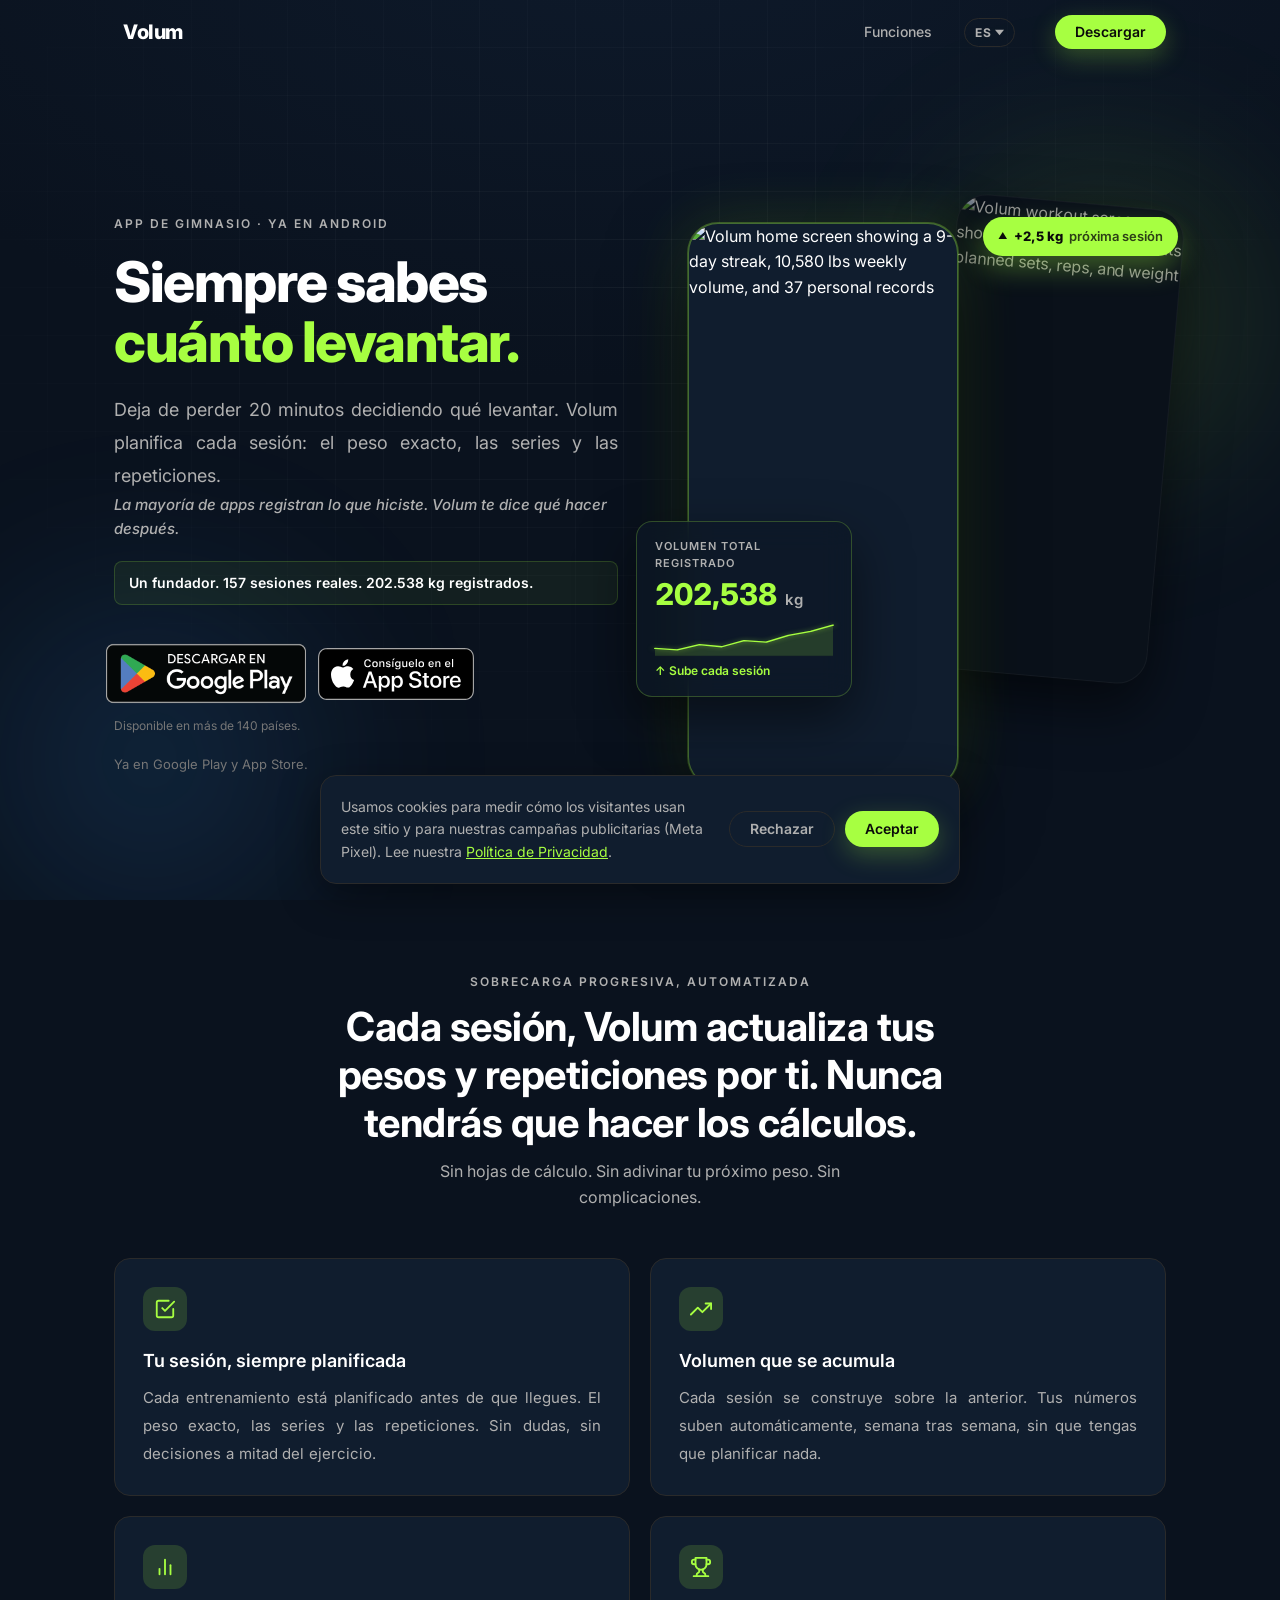
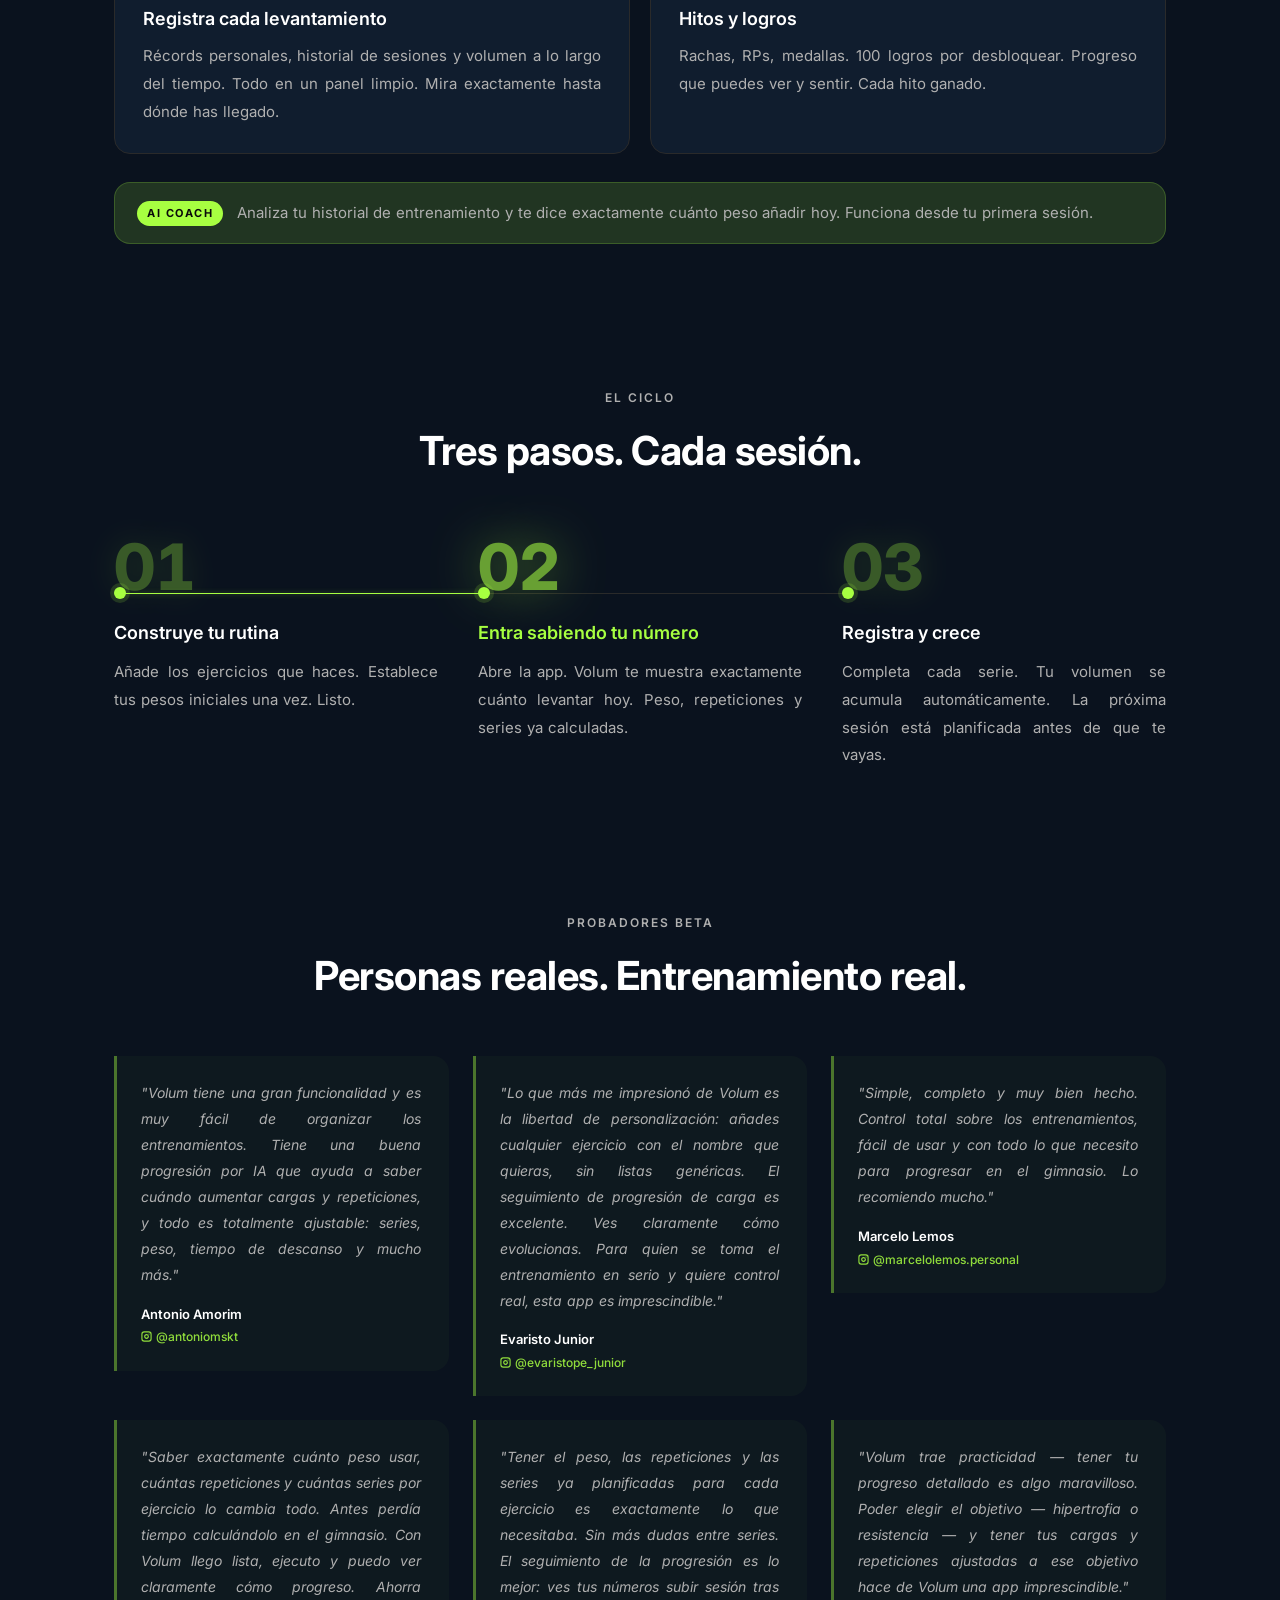
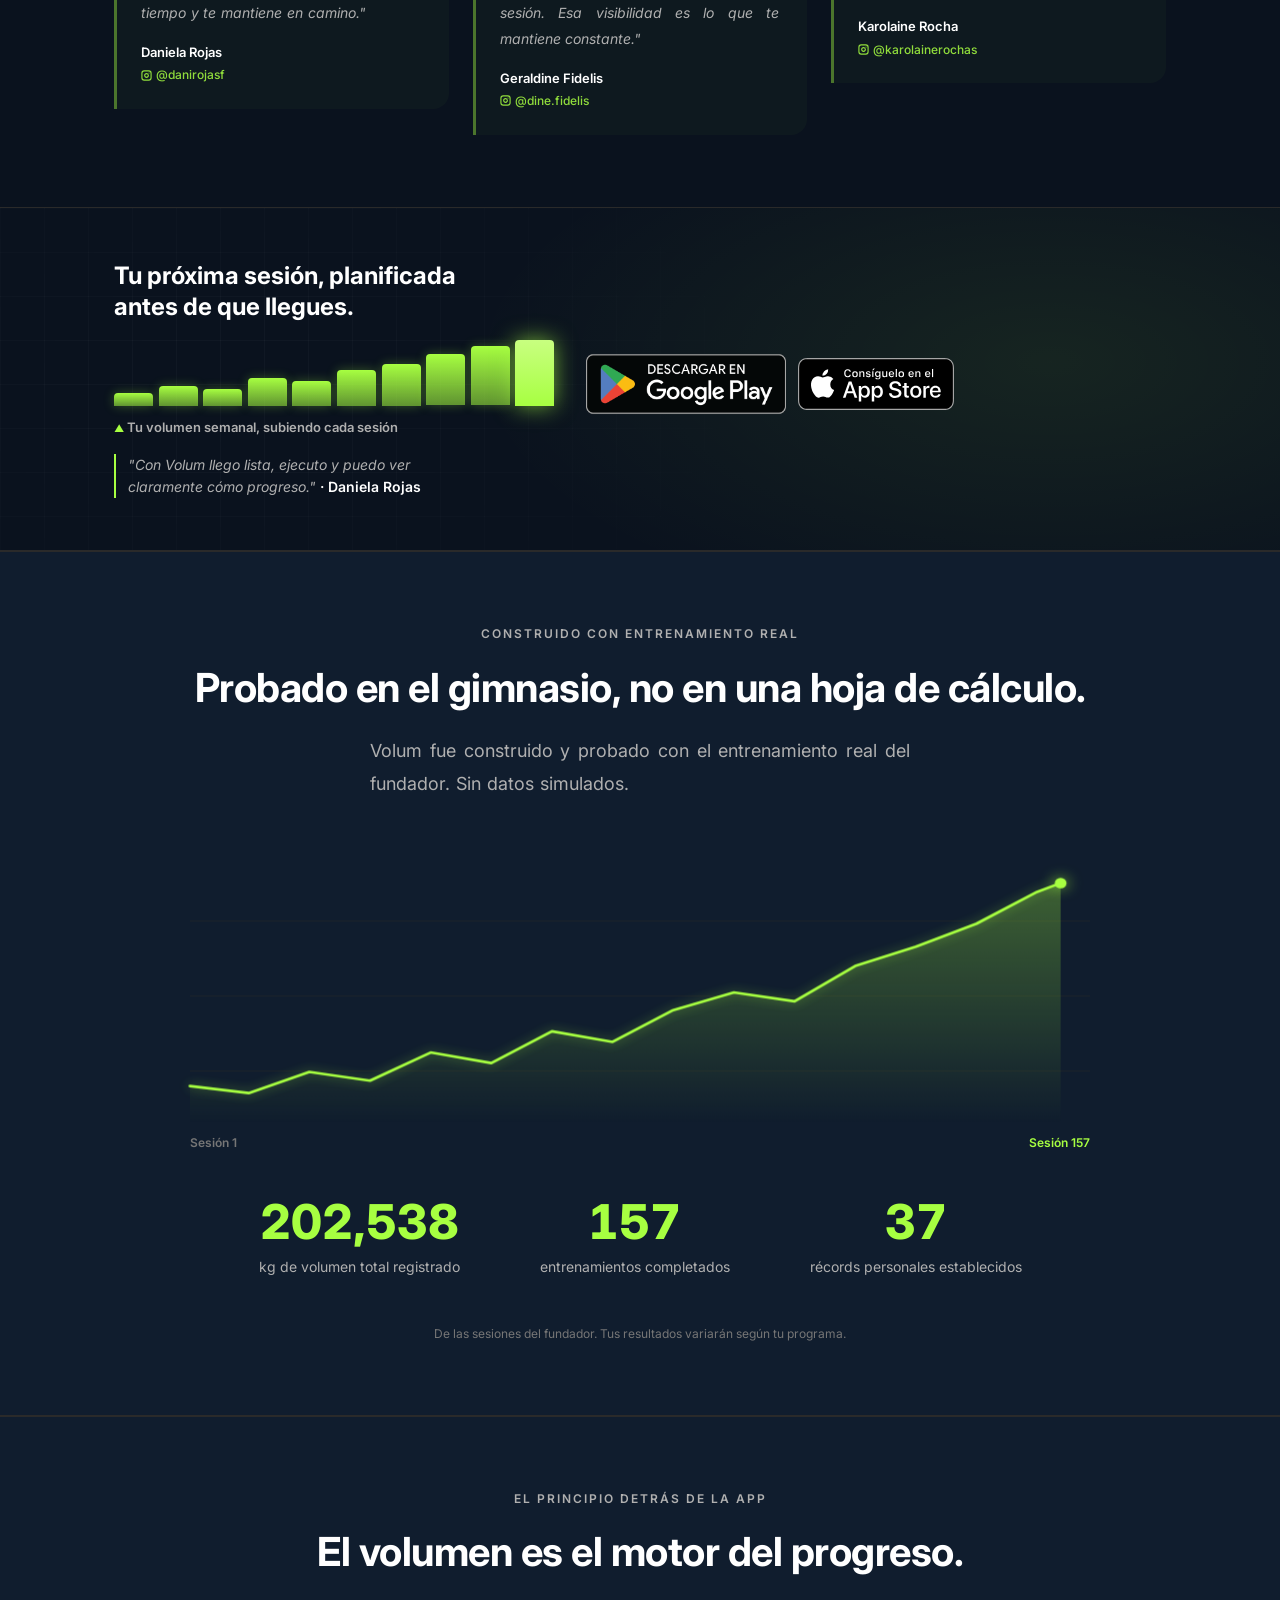
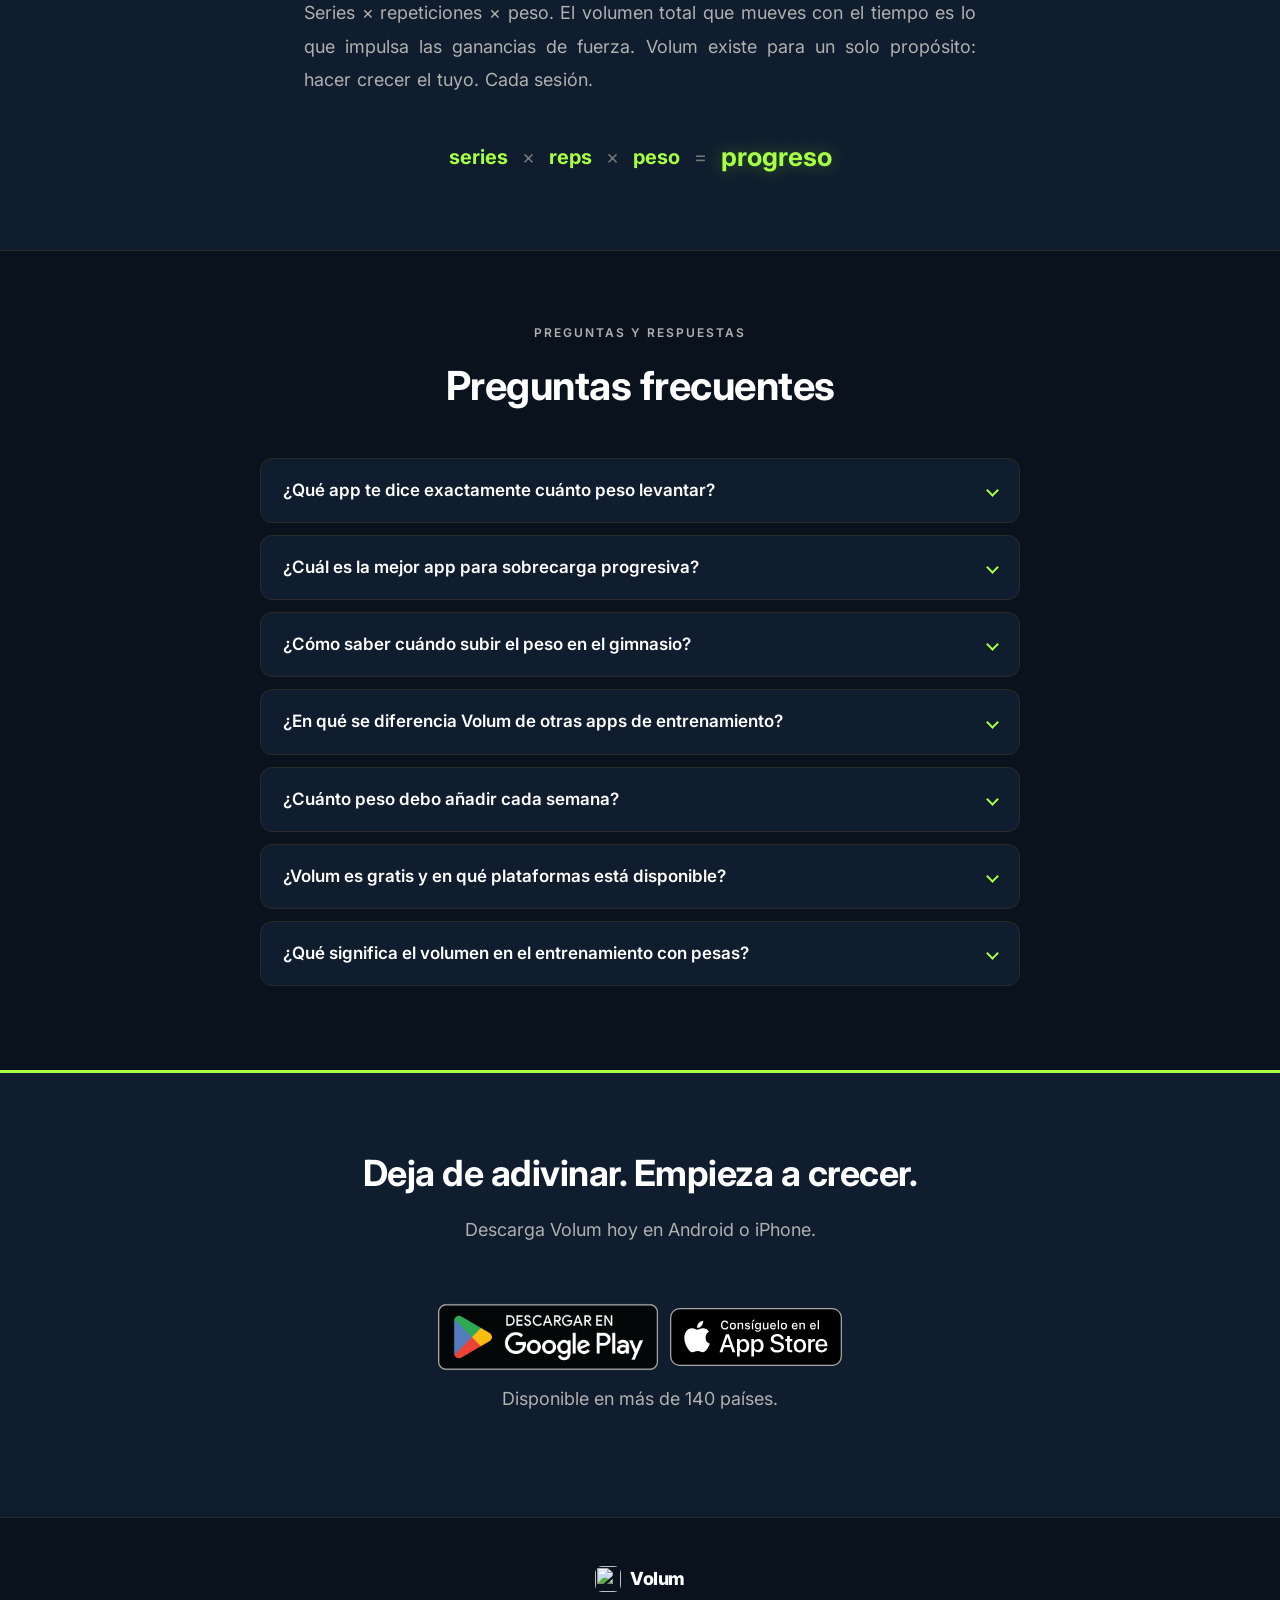
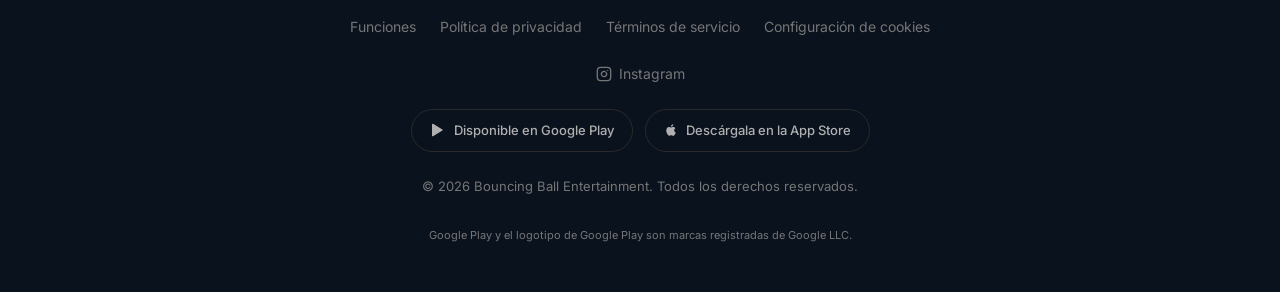
==== commit 7feee967: "feat(site): App Store badges replace the iOS waitlist now that Volum is live on iOS Co-Authored-By: " ====
--- a/es/index.html
+++ b/es/index.html
@@ -4,7 +4,7 @@
   <meta charset="UTF-8">
   <meta name="viewport" content="width=device-width, initial-scale=1.0">
   <title>Volum: App de Gimnasio · Gratis, con Premium Opcional</title>
-  <meta name="description" content="Sabe qué levantar en cada sesión. Volum planifica peso, series y repeticiones. Gratis, con Premium opcional. Ya en Google Play; iOS pronto.">
+  <meta name="description" content="Sabe qué levantar en cada sesión. Volum planifica peso, series y repeticiones. Gratis, con Premium opcional. Ya en Google Play y App Store.">
 
   <meta property="og:title"       content="Volum: App de Gimnasio · Gratis, con Premium Opcional">
   <meta property="og:description" content="Sabe exactamente qué levantar en cada sesión. Volum planifica tu entrenamiento para que tu volumen crezca automáticamente.">
@@ -36,14 +36,14 @@
     "@type": "SoftwareApplication",
     "name": "Volum",
     "description": "App de gimnasio gratis con Premium opcional que planifica cada sesión: peso, series y repeticiones. Tu volumen crece automáticamente.",
-    "operatingSystem": "Android",
+    "operatingSystem": "Android, iOS",
     "applicationCategory": "HealthApplication",
     "inLanguage": ["en", "es", "pt"],
     "offers": { "@type": "Offer", "price": "0", "priceCurrency": "USD" },
     "url": "https://app-volum.com/",
     "downloadUrl": "https://play.google.com/store/apps/details?id=com.volum.app",
     "installUrl": "https://play.google.com/store/apps/details?id=com.volum.app",
-    "sameAs": ["https://play.google.com/store/apps/details?id=com.volum.app"]
+    "sameAs": ["https://play.google.com/store/apps/details?id=com.volum.app", "https://apps.apple.com/app/id6759938940"]
   }
   </script>
 
@@ -80,7 +80,7 @@
       {
         "@type": "Question",
         "name": "¿Volum es gratis y en qué plataformas está disponible?",
-        "acceptedAnswer": { "@type": "Answer", "text": "Sí, puedes usar Volum gratis. La versión gratuita incluye anuncios y hay un plan Premium opcional (mensual, anual o de por vida) que los quita. Disponible ahora en Google Play para Android. La versión para iOS llega pronto: únete a la lista de espera de iOS y te enviaremos un único correo el día del lanzamiento." }
+        "acceptedAnswer": { "@type": "Answer", "text": "Sí, puedes usar Volum gratis. La versión gratuita incluye anuncios y hay un plan Premium opcional (mensual, anual o de por vida) que los quita. Disponible ahora en Google Play para Android y en la App Store para iPhone." }
       },
       {
         "@type": "Question",
@@ -125,7 +125,7 @@
         </ul>
       </div>
 
-      <a href="https://play.google.com/store/apps/details?id=com.volum.app&amp;referrer=utm_source%3Dapp-volum.com%26utm_medium%3Dwebsite%26utm_campaign%3Dnav" target="_blank" rel="noopener" class="btn btn-accent btn-sm nav-cta" data-slot="nav">Disponible en Google Play</a>
+      <a href="#download" class="btn btn-accent btn-sm nav-cta" data-slot="nav">Descargar</a>
       <button class="hamburger" id="hamburger"
               aria-label="Open menu" aria-expanded="false" aria-controls="nav-mobile">
         <span></span><span></span><span></span>
@@ -136,7 +136,7 @@
       <a href="#how-it-works">Cómo Funciona</a>
       <a href="#testimonials">Testimonios</a>
       <a href="#real-numbers">Resultados Reales</a>
-      <a href="https://play.google.com/store/apps/details?id=com.volum.app&amp;referrer=utm_source%3Dapp-volum.com%26utm_medium%3Dwebsite%26utm_campaign%3Dnav" target="_blank" rel="noopener" class="btn btn-accent" data-slot="nav">Disponible en Google Play</a>
+      <a href="#download" class="btn btn-accent" data-slot="nav">Descargar</a>
     </div>
   </nav>
 
@@ -156,31 +156,16 @@
         <p class="hero-sub">Deja de perder 20 minutos decidiendo qué levantar. Volum planifica cada sesión: el peso exacto, las series y las repeticiones.</p>
         <p class="hero-differentiator">La mayoría de apps registran lo que hiciste. Volum te dice qué hacer después.</p>
         <p class="hero-proof">Un fundador. 157 sesiones reales. 202.538 kg registrados.</p>
-        <a class="play-cta" data-slot="hero" href="https://play.google.com/store/apps/details?id=com.volum.app&amp;referrer=utm_source%3Dapp-volum.com%26utm_medium%3Dwebsite%26utm_campaign%3Dhero" target="_blank" rel="noopener">
+        <div class="store-ctas" id="download">
+            <a class="play-cta" data-slot="hero" href="https://play.google.com/store/apps/details?id=com.volum.app&amp;referrer=utm_source%3Dapp-volum.com%26utm_medium%3Dwebsite%26utm_campaign%3Dhero" target="_blank" rel="noopener">
           <img src="/assets/badges/play-es-419.png" alt="Disponible en Google Play" width="646" height="250" loading="lazy">
-        </a>
+          </a>
+          <a class="play-cta appstore-cta" data-slot="hero" href="https://apps.apple.com/app/id6759938940" target="_blank" rel="noopener">
+            <img src="/assets/badges/appstore-es.svg" alt="Descargar en la App Store" width="120" height="40" loading="lazy">
+          </a>
+        </div>
         <p class="region-note">Disponible en más de 140 países.</p>
-        <div class="ios-waitlist">
-          <p class="ios-waitlist-h">¿Usas iPhone? Únete a la lista de espera de iOS</p>
-          <form class="waitlist-form" id="waitlist-form-hero"
-                action="https://formspree.io/f/mgoqbdyo" method="POST">
-            <input type="hidden" name="utm_source" id="utm-source-hero">
-            <input type="hidden" name="platform" class="platform-hidden-input" value="ios">
-            <input class="waitlist-input" type="email" name="email"
-                   placeholder="Tu correo electrónico"
-                   required maxlength="254"
-                   pattern="[^\s@.]+(?:\.[^\s@.]+)*@(?:[^\s@.]+\.)+[^\s@.]+"
-                   autocomplete="email" aria-describedby="hero-form-msg">
-            <label class="form-consent-check">
-              <input type="checkbox" name="consent" value="I agree to receive one email when Volum launches on iOS and accept the Privacy Policy" required>
-              <span>Acepto recibir un correo de Bouncing Ball Entertainment cuando Volum se lance en iOS y acepto la <a href="https://bouncingballentertainment.github.io/volum-legal/privacy-policy.html" target="_blank" rel="noopener">Política de Privacidad</a>.</span>
-            </label>
-            <button class="btn btn-accent" type="submit" id="hero-submit-btn">Avísame cuando llegue a iOS</button>
-          </form>
-          <p class="form-privacy">Un correo cuando se lance la app en iOS. Puedes retirar tu consentimiento cuando quieras.</p>
-          <p class="form-message" id="hero-form-msg" aria-live="polite"></p>
-        </div>
-        <p class="hero-launch">Ya en Google Play. iOS próximamente.</p>
+        <p class="hero-launch">Ya en Google Play y App Store.</p>
       </div>
 
       <div class="hero-visual" aria-label="Volum app screens">
@@ -402,28 +387,13 @@
           <blockquote class="mid-cta-quote">"Con Volum llego lista, ejecuto y puedo ver claramente cómo progreso."<cite> · Daniela Rojas</cite></blockquote>
         </div>
         <div class="mid-cta-right">
-          <a class="play-cta" data-slot="mid" href="https://play.google.com/store/apps/details?id=com.volum.app&amp;referrer=utm_source%3Dapp-volum.com%26utm_medium%3Dwebsite%26utm_campaign%3Dmid" target="_blank" rel="noopener">
+          <div class="store-ctas">
+              <a class="play-cta" data-slot="mid" href="https://play.google.com/store/apps/details?id=com.volum.app&amp;referrer=utm_source%3Dapp-volum.com%26utm_medium%3Dwebsite%26utm_campaign%3Dmid" target="_blank" rel="noopener">
             <img src="/assets/badges/play-es-419.png" alt="Disponible en Google Play" width="646" height="250" loading="lazy">
-          </a>
-          <div class="ios-waitlist">
-            <p class="ios-waitlist-h">¿Usas iPhone? Únete a la lista de espera de iOS</p>
-            <form class="waitlist-form mid-cta-form" id="waitlist-form-mid"
-                  action="https://formspree.io/f/mgoqbdyo" method="POST">
-              <input type="hidden" name="utm_source" id="utm-source-mid">
-              <input type="hidden" name="platform" class="platform-hidden-input" value="ios">
-              <input class="waitlist-input" type="email" name="email"
-                     placeholder="Tu correo electrónico"
-                     required maxlength="254"
-                     pattern="[^\s@.]+(?:\.[^\s@.]+)*@(?:[^\s@.]+\.)+[^\s@.]+"
-                     autocomplete="email" aria-describedby="mid-form-msg">
-              <label class="form-consent-check">
-                <input type="checkbox" name="consent" value="I agree to receive one email when Volum launches on iOS and accept the Privacy Policy" required>
-                <span>Acepto recibir un correo de Bouncing Ball Entertainment cuando Volum se lance en iOS y acepto la <a href="https://bouncingballentertainment.github.io/volum-legal/privacy-policy.html" target="_blank" rel="noopener">Política de Privacidad</a>.</span>
-              </label>
-              <button class="btn btn-accent" type="submit" id="mid-submit-btn">Avísame cuando llegue a iOS</button>
-            </form>
-            <p class="form-privacy">Un correo cuando se lance la app en iOS. Puedes retirar tu consentimiento cuando quieras.</p>
-            <p class="form-message" id="mid-form-msg" aria-live="polite"></p>
+            </a>
+            <a class="play-cta appstore-cta" data-slot="mid" href="https://apps.apple.com/app/id6759938940" target="_blank" rel="noopener">
+              <img src="/assets/badges/appstore-es.svg" alt="Descargar en la App Store" width="120" height="40" loading="lazy">
+            </a>
           </div>
         </div>
       </div>
@@ -520,7 +490,7 @@
         </details>
         <details class="faq-item">
           <summary>¿Volum es gratis y en qué plataformas está disponible?</summary>
-          <p class="faq-answer">Sí, puedes usar Volum gratis. La versión gratuita incluye anuncios y hay un plan Premium opcional (mensual, anual o de por vida) que los quita. Disponible ahora en Google Play para Android. La versión para iOS llega pronto: únete a la lista de espera de iOS y te enviaremos un único correo el día del lanzamiento.</p>
+          <p class="faq-answer">Sí, puedes usar Volum gratis. La versión gratuita incluye anuncios y hay un plan Premium opcional (mensual, anual o de por vida) que los quita. Disponible ahora en Google Play para Android y en la App Store para iPhone.</p>
         </details>
         <details class="faq-item">
           <summary>¿Qué significa el volumen en el entrenamiento con pesas?</summary>
@@ -534,37 +504,16 @@
   <section class="waitlist-section" id="waitlist">
     <div class="container waitlist-inner">
       <h2>Deja de adivinar. Empieza a crecer.</h2>
-      <p>Descarga Volum hoy en Android. ¿Usas iPhone? Deja tu correo y te avisamos en cuanto llegue.</p>
-      <a class="play-cta" data-slot="bottom" href="https://play.google.com/store/apps/details?id=com.volum.app&amp;referrer=utm_source%3Dapp-volum.com%26utm_medium%3Dwebsite%26utm_campaign%3Dbottom" target="_blank" rel="noopener">
+      <p>Descarga Volum hoy en Android o iPhone.</p>
+      <div class="store-ctas">
+          <a class="play-cta" data-slot="bottom" href="https://play.google.com/store/apps/details?id=com.volum.app&amp;referrer=utm_source%3Dapp-volum.com%26utm_medium%3Dwebsite%26utm_campaign%3Dbottom" target="_blank" rel="noopener">
         <img src="/assets/badges/play-es-419.png" alt="Disponible en Google Play" width="646" height="250" loading="lazy">
-      </a>
+        </a>
+        <a class="play-cta appstore-cta" data-slot="bottom" href="https://apps.apple.com/app/id6759938940" target="_blank" rel="noopener">
+          <img src="/assets/badges/appstore-es.svg" alt="Descargar en la App Store" width="120" height="40" loading="lazy">
+        </a>
+      </div>
       <p class="region-note">Disponible en más de 140 países.</p>
-      <div class="ios-waitlist">
-        <p class="ios-waitlist-h">¿Usas iPhone? Únete a la lista de espera de iOS</p>
-        <p class="waitlist-count">Un solo correo, solo cuando se lance la app en iOS.</p>
-        <form class="waitlist-form waitlist-form-large" id="waitlist-form-bottom"
-              action="https://formspree.io/f/mgoqbdyo" method="POST">
-          <input type="hidden" name="utm_source" id="utm-source-bottom">
-          <input type="hidden" name="platform" class="platform-hidden-input" value="ios">
-          <input class="waitlist-input" type="email" name="email"
-                 placeholder="Tu correo electrónico"
-                 required maxlength="254"
-                 pattern="[^\s@.]+(?:\.[^\s@.]+)*@(?:[^\s@.]+\.)+[^\s@.]+"
-                 autocomplete="email" aria-describedby="bottom-form-msg">
-          <label class="form-consent-check">
-            <input type="checkbox" name="consent" value="I agree to receive one email when Volum launches on iOS and accept the Privacy Policy" required>
-            <span>Acepto recibir un correo de Bouncing Ball Entertainment cuando Volum se lance en iOS y acepto la <a href="https://bouncingballentertainment.github.io/volum-legal/privacy-policy.html" target="_blank" rel="noopener">Política de Privacidad</a>.</span>
-          </label>
-          <button class="btn btn-accent" type="submit" id="bottom-submit-btn">Avísame cuando llegue a iOS</button>
-        </form>
-        <p class="form-privacy">Un correo cuando se lance la app en iOS. Puedes retirar tu consentimiento cuando quieras.</p>
-        <p class="form-message" id="bottom-form-msg" aria-live="polite"></p>
-      </div>
-      <div class="share-nudge" id="share-nudge" style="display:none;">
-        <span>¿Conoces a alguien que entrene?</span>
-        <button type="button" id="share-btn">Compartir esta página</button>
-        <p class="share-copied" id="share-copied">¡Enlace copiado!</p>
-      </div>
     </div>
   </section>
 
@@ -598,10 +547,10 @@
           <svg class="badge-icon" width="16" height="16" viewBox="0 0 24 24" fill="currentColor" aria-hidden="true"><path d="M3 20.5v-17c0-.83.92-1.3 1.6-.86l14 8.5a1 1 0 010 1.72l-14 8.5C3.92 21.8 3 21.33 3 20.5z"/></svg>
           <span>Disponible en Google Play</span>
         </a>
-        <span class="badge" title="iOS version coming soon">
+        <a class="badge badge-play active" id="appstore-badge" data-slot="footer" href="https://apps.apple.com/app/id6759938940" target="_blank" rel="noopener" aria-label="Descargar en la App Store">
           <svg class="badge-icon" width="14" height="16" viewBox="0 0 24 24" fill="currentColor" aria-hidden="true"><path d="M18.71 19.5c-.83 1.24-1.71 2.45-3.05 2.47-1.34.03-1.77-.79-3.29-.79-1.53 0-2 .77-3.27.82-1.31.05-2.3-1.32-3.14-2.53C4.25 17 2.94 12.45 4.7 9.39c.87-1.52 2.43-2.48 4.12-2.51 1.28-.02 2.5.87 3.29.87.78 0 2.26-1.07 3.8-.91.65.03 2.47.26 3.64 1.98-.09.06-2.17 1.28-2.15 3.81.03 3.02 2.65 4.03 2.68 4.04-.03.07-.42 1.44-1.38 2.83M13 3.5c.73-.83 1.94-1.46 2.94-1.5.13 1.17-.34 2.35-1.04 3.19-.69.85-1.83 1.51-2.95 1.42-.15-1.15.41-2.35 1.05-3.11z"/></svg>
-          <span>iOS: próximamente</span>
-        </span>
+          <span>Descárgala en la App Store</span>
+        </a>
       </div>
       <p class="footer-copy">© 2026 Bouncing Ball Entertainment. Todos los derechos reservados.</p>
       <p class="footer-trademark">Google Play y el logotipo de Google Play son marcas registradas de Google LLC.</p>
--- a/style.css
+++ b/style.css
@@ -1258,19 +1258,6 @@
   line-height: 1.5;
 }
 
-.share-nudge { font-size: 14px; color: var(--text-muted); margin-top: 20px; }
-.share-nudge button {
-  color: var(--accent);
-  font-size: 14px;
-  font-weight: 600;
-  font-family: var(--font);
-  text-decoration: underline;
-  text-underline-offset: 3px;
-  margin-left: 4px;
-}
-.share-nudge button:focus-visible { outline: 2px solid #fff; outline-offset: 3px; border-radius: 2px; }
-.share-copied { font-size: 13px; color: var(--accent); margin-top: 6px; display: none; }
-
 /* ─── FOOTER ──────────────────────────────────────── */
 .footer {
   background: var(--bg-primary);
@@ -1346,9 +1333,8 @@
   .hero-content > .hero-eyebrow        { order: 1; }
   .hero-content > .hero-headline       { order: 2; }
   .hero-content > .hero-sub            { order: 3; }
-  .hero-content > .play-cta            { order: 4; }
+  .hero-content > .store-ctas          { order: 4; }
   .hero-content > .region-note         { order: 5; }
-  .hero-content > .ios-waitlist        { order: 6; }
   .hero-content > .hero-differentiator { order: 9; }
   .hero-content > .hero-proof          { order: 10; }
   .hero-content > .hero-launch         { order: 11; }
@@ -1803,27 +1789,21 @@
 .play-cta img { width: 200px; height: auto; display: block; }
 .play-cta:hover img { filter: brightness(1.08); }
 .region-note { font-size: 12px; color: var(--text-muted); margin: 0 0 18px; }
-.ios-waitlist {
-  max-width: 420px;
-  padding-top: 16px;
-  border-top: 1px solid rgba(255, 255, 255, 0.08);
-}
-.ios-waitlist-h {
-  font-size: 14px;
-  font-weight: 600;
-  color: var(--text-secondary);
-  margin: 0 0 10px;
-}
-.waitlist-inner .play-cta { margin: 18px auto 4px; }
-.waitlist-inner .play-cta img { width: 220px; }
+.store-ctas { display: flex; flex-wrap: wrap; align-items: center; gap: 4px 12px; }
+.store-ctas .play-cta { margin: 14px 0 4px -8px; }
+.store-ctas .appstore-cta { margin: 14px 0 4px; }
+.store-ctas .appstore-cta img { width: 156px; }
+.waitlist-inner .store-ctas { justify-content: center; }
+.waitlist-inner .store-ctas .play-cta { margin: 18px 0 4px; }
+.waitlist-inner .store-ctas .play-cta img { width: 220px; }
+.waitlist-inner .store-ctas .appstore-cta { margin: 18px 0 4px; }
+.waitlist-inner .store-ctas .appstore-cta img { width: 172px; }
 .waitlist-inner .region-note { text-align: center; }
-.waitlist-inner .ios-waitlist { margin: 0 auto; }
-.waitlist-inner .ios-waitlist .waitlist-count { margin-bottom: 14px; text-align: center; }
-.waitlist-inner .ios-waitlist-h { text-align: center; }
-.mid-cta-right .play-cta { margin-left: 0; }
+.mid-cta-right .store-ctas .play-cta { margin-left: 0; }
 .footer-trademark { font-size: 11px; color: var(--text-muted); margin-top: 6px; text-align: center; }
 .badge-play.active { text-decoration: none; }
 @media (max-width: 767px) {
-  .play-cta { margin-left: 0; }
+  .store-ctas .play-cta { margin-left: 0; }
   .play-cta img { width: 190px; }
-}
+  .store-ctas .appstore-cta img { width: 150px; }
+}
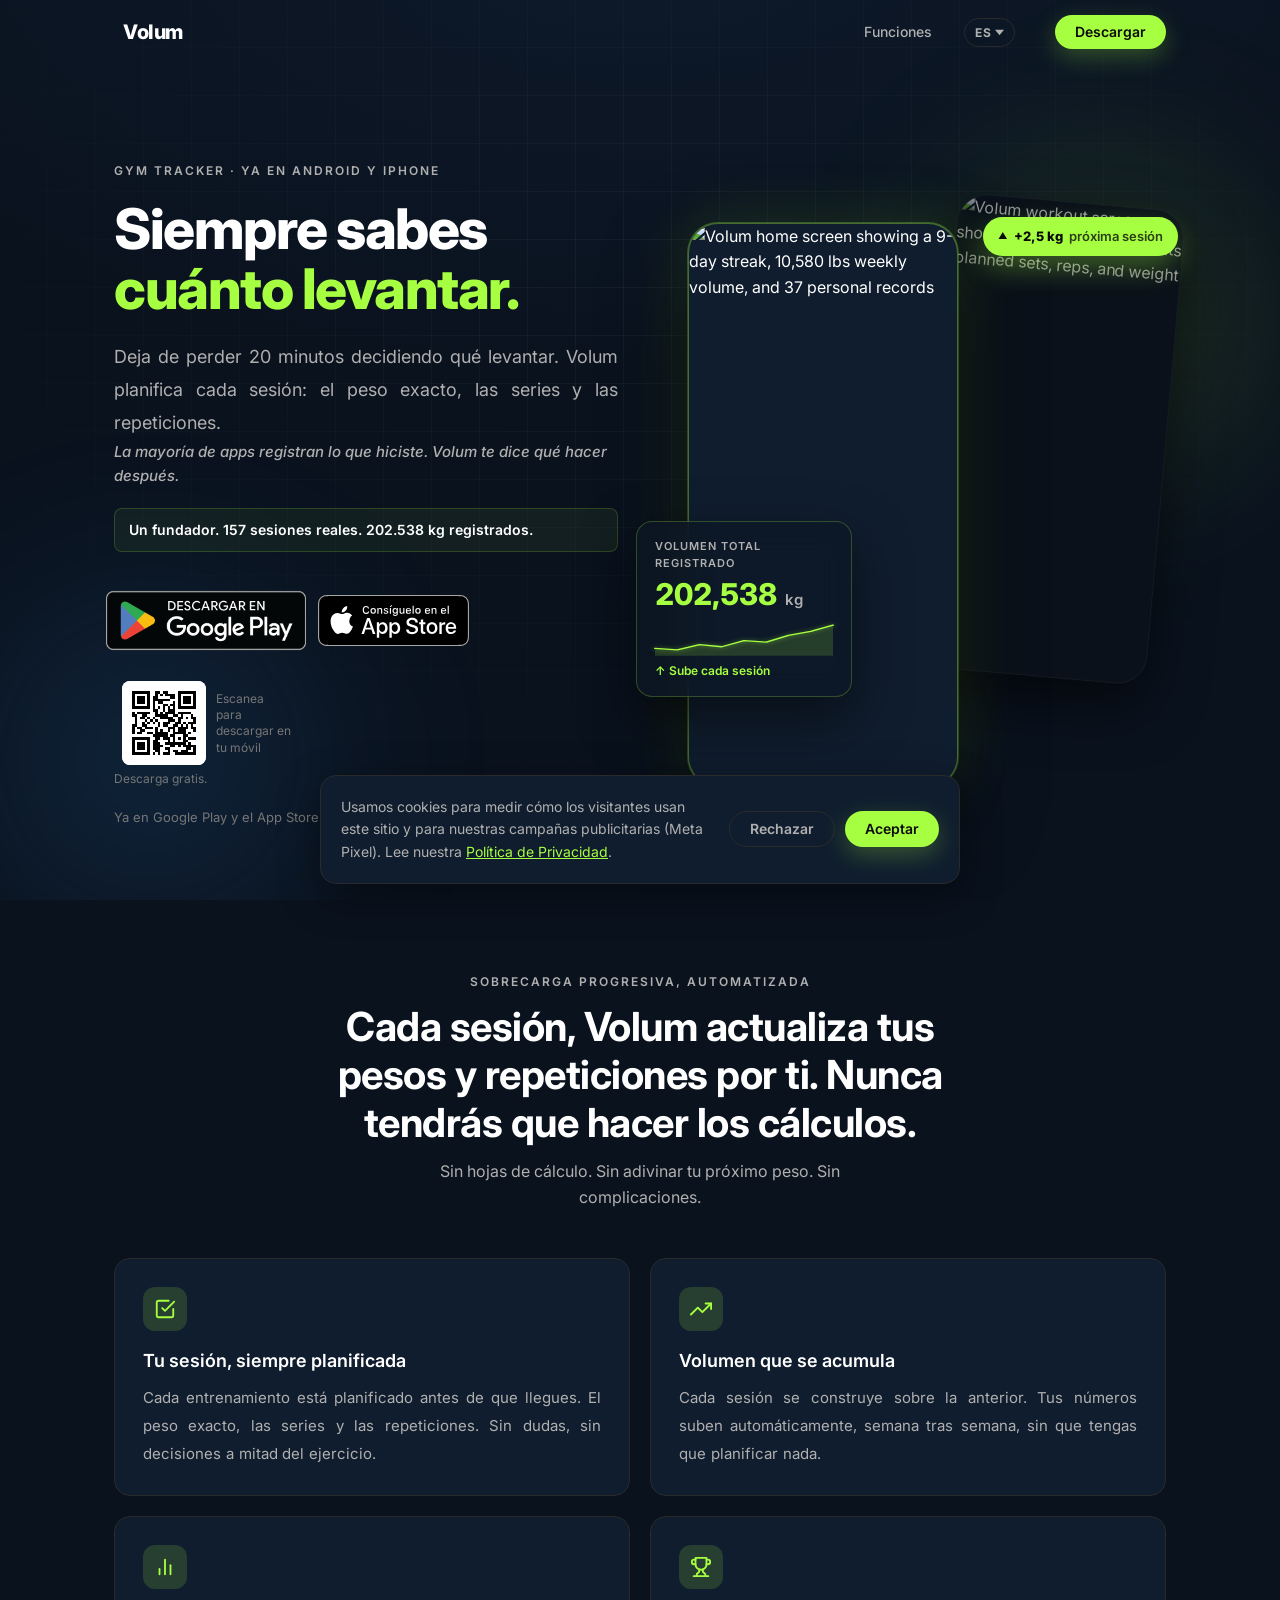
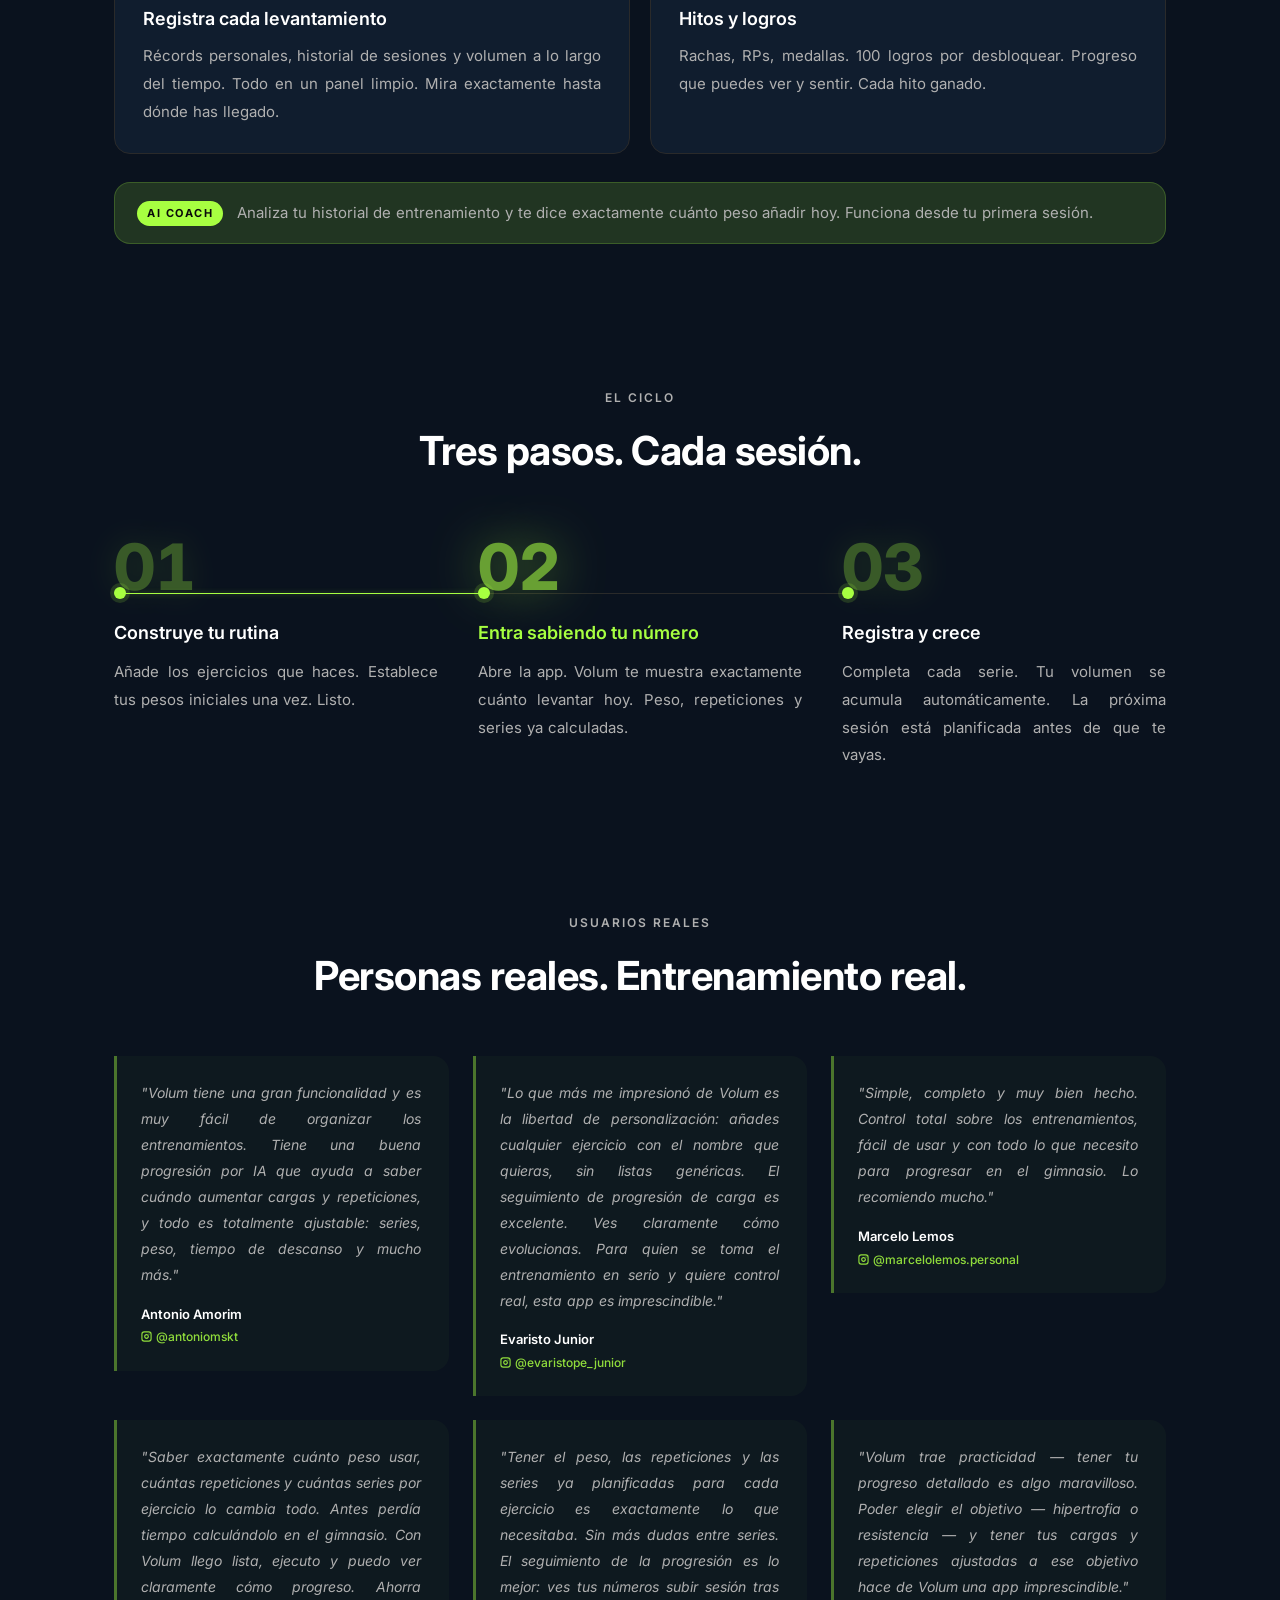
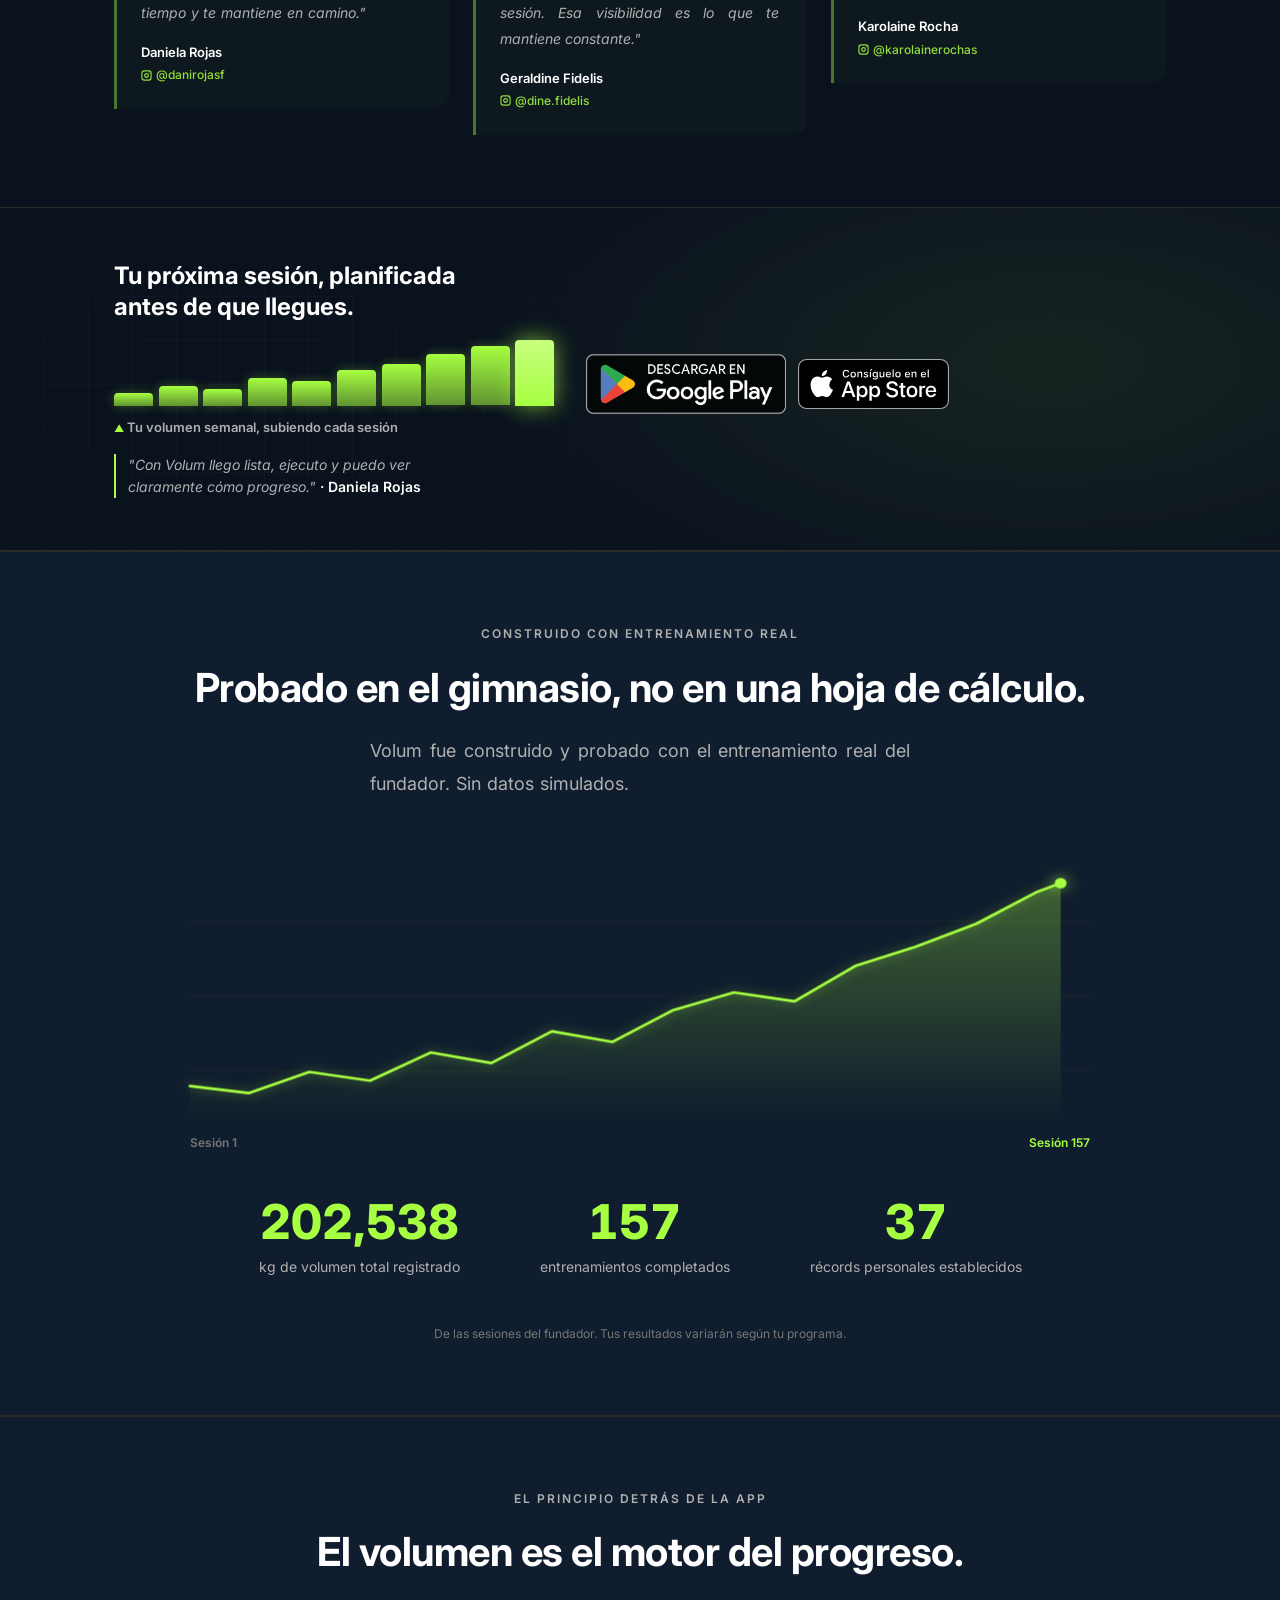
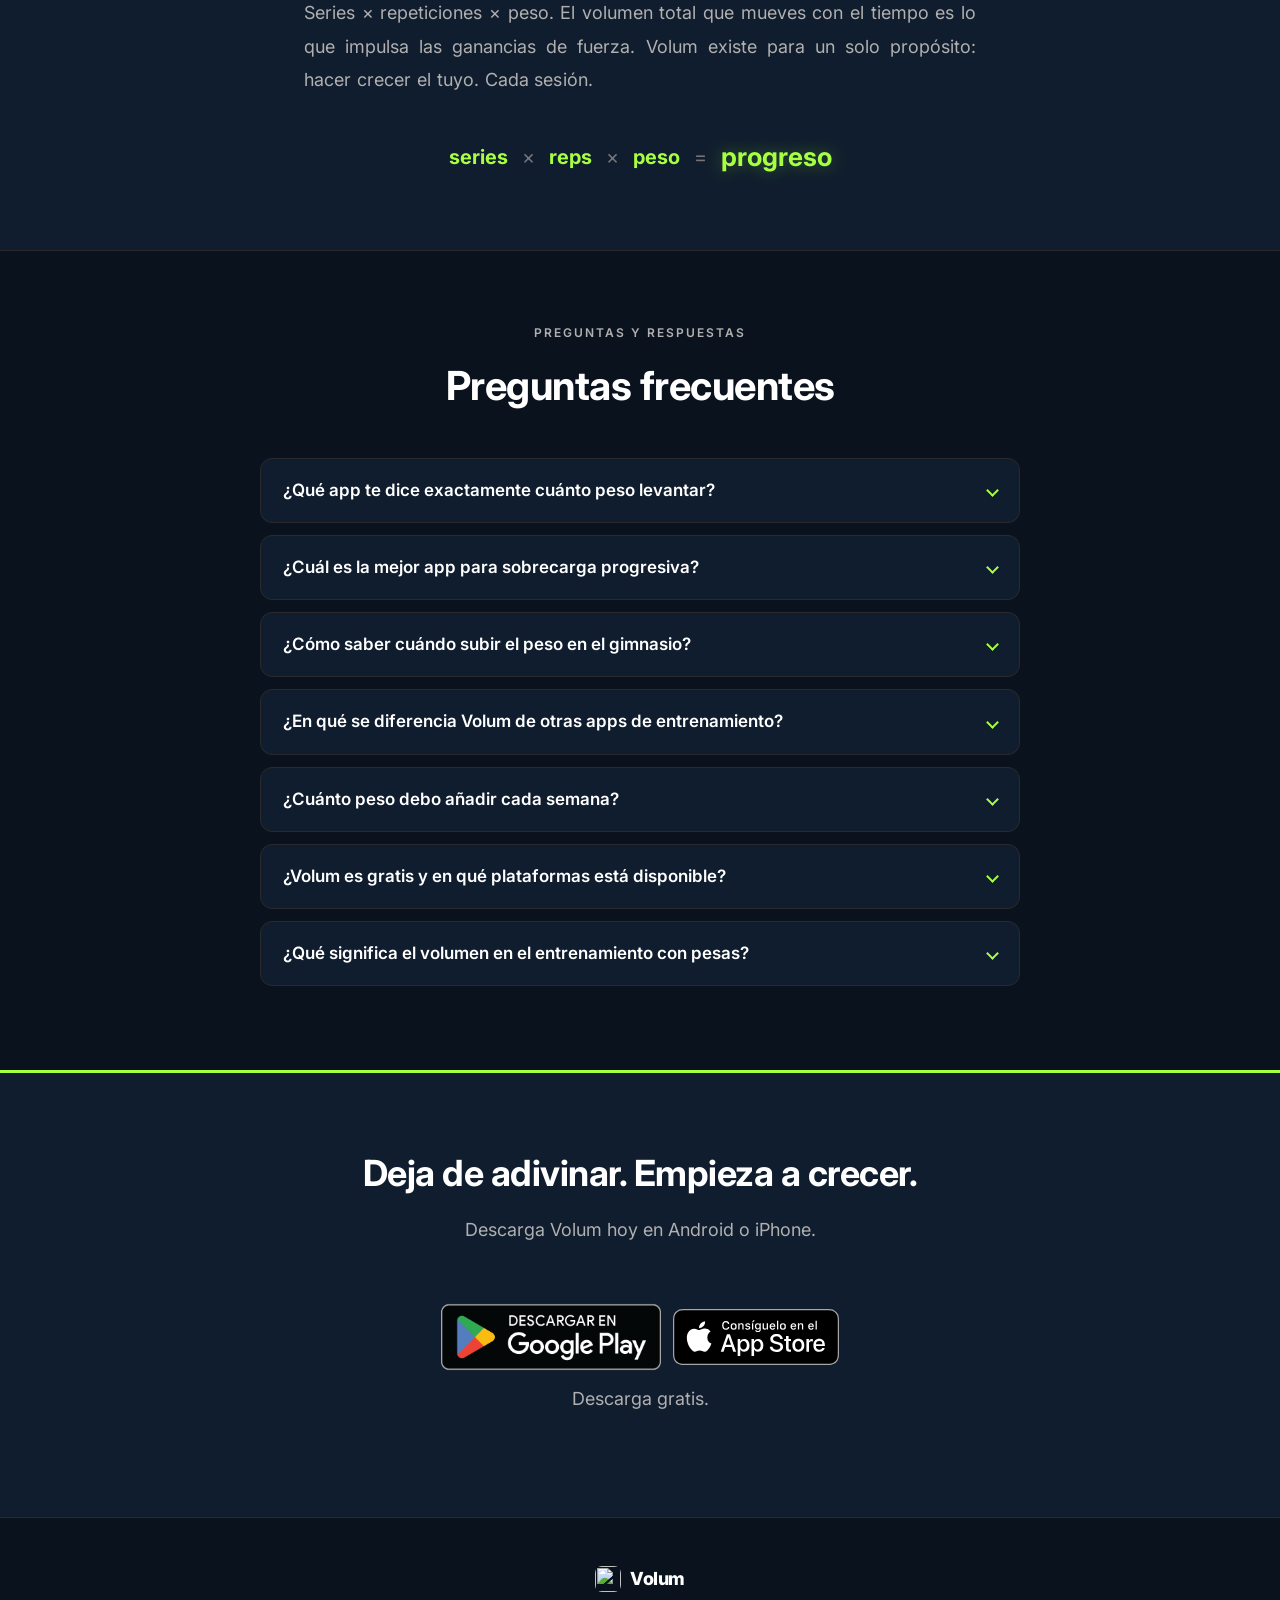
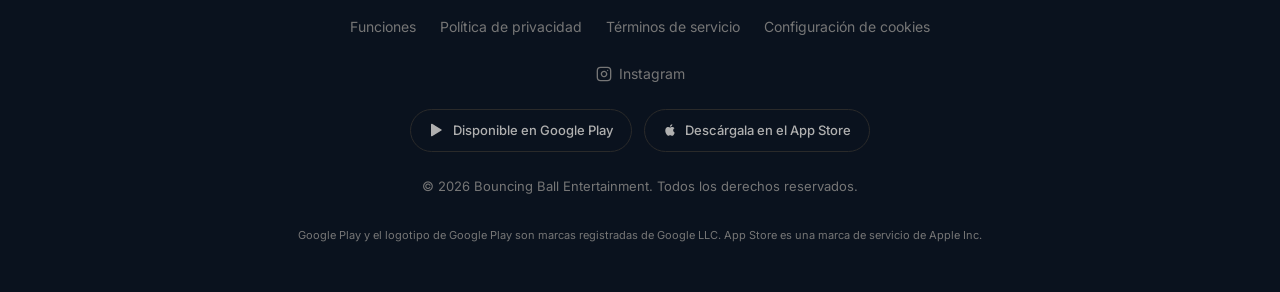
==== commit e8f375e7: "feat(site): focus the page on downloads (QR for desktop, own-store first, Store_Click tracking, emai" ====
--- a/es/index.html
+++ b/es/index.html
@@ -4,7 +4,8 @@
   <meta charset="UTF-8">
   <meta name="viewport" content="width=device-width, initial-scale=1.0">
   <title>Volum: App de Gimnasio · Gratis, con Premium Opcional</title>
-  <meta name="description" content="Sabe qué levantar en cada sesión. Volum planifica peso, series y repeticiones. Gratis, con Premium opcional. Ya en Google Play y App Store.">
+  <meta name="description" content="Sabe qué levantar en cada sesión. Volum planifica peso, series y repeticiones. Gratis, con Premium opcional. Ya en Google Play y el App Store.">
+  <meta name="apple-itunes-app" content="app-id=6759938940">
 
   <meta property="og:title"       content="Volum: App de Gimnasio · Gratis, con Premium Opcional">
   <meta property="og:description" content="Sabe exactamente qué levantar en cada sesión. Volum planifica tu entrenamiento para que tu volumen crezca automáticamente.">
@@ -80,7 +81,7 @@
       {
         "@type": "Question",
         "name": "¿Volum es gratis y en qué plataformas está disponible?",
-        "acceptedAnswer": { "@type": "Answer", "text": "Sí, puedes usar Volum gratis. La versión gratuita incluye anuncios y hay un plan Premium opcional (mensual, anual o de por vida) que los quita. Disponible ahora en Google Play para Android y en la App Store para iPhone." }
+        "acceptedAnswer": { "@type": "Answer", "text": "Sí, puedes usar Volum gratis. La versión gratuita incluye anuncios y hay un plan Premium opcional (mensual, anual o de por vida) que los quita. Disponible ahora en Google Play para Android y en el App Store para iPhone." }
       },
       {
         "@type": "Question",
@@ -151,21 +152,25 @@
     <div class="container hero-row">
 
       <div class="hero-content">
-        <p class="hero-eyebrow">App de Gimnasio · Ya en Android</p>
+        <p class="hero-eyebrow">Gym Tracker · Ya en Android y iPhone</p>
         <h1 class="hero-headline">Siempre sabes<br><span class="hl">cuánto levantar.</span></h1>
         <p class="hero-sub">Deja de perder 20 minutos decidiendo qué levantar. Volum planifica cada sesión: el peso exacto, las series y las repeticiones.</p>
         <p class="hero-differentiator">La mayoría de apps registran lo que hiciste. Volum te dice qué hacer después.</p>
         <p class="hero-proof">Un fundador. 157 sesiones reales. 202.538 kg registrados.</p>
         <div class="store-ctas" id="download">
             <a class="play-cta" data-slot="hero" href="https://play.google.com/store/apps/details?id=com.volum.app&amp;referrer=utm_source%3Dapp-volum.com%26utm_medium%3Dwebsite%26utm_campaign%3Dhero" target="_blank" rel="noopener">
-          <img src="/assets/badges/play-es-419.png" alt="Disponible en Google Play" width="646" height="250" loading="lazy">
+          <img src="/assets/badges/play-es-419.png" alt="Disponible en Google Play" width="646" height="250">
           </a>
           <a class="play-cta appstore-cta" data-slot="hero" href="https://apps.apple.com/app/id6759938940" target="_blank" rel="noopener">
-            <img src="/assets/badges/appstore-es.svg" alt="Descargar en la App Store" width="120" height="40" loading="lazy">
+            <img src="/assets/badges/appstore-es.svg" alt="Descargar en el App Store" width="120" height="40">
           </a>
-        </div>
-        <p class="region-note">Disponible en más de 140 países.</p>
-        <p class="hero-launch">Ya en Google Play y App Store.</p>
+          <div class="qr-desktop">
+            <img src="/assets/qr-get.svg" alt="QR code: app-volum.com/get" width="84" height="84" loading="lazy">
+            <span>Escanea para descargar en tu móvil</span>
+          </div>
+        </div>
+        <p class="region-note">Descarga gratis.</p>
+        <p class="hero-launch">Ya en Google Play y el App Store.</p>
       </div>
 
       <div class="hero-visual" aria-label="Volum app screens">
@@ -307,7 +312,7 @@
   <!-- ════════════════════════════ TESTIMONIALS ═══════════════════════════ -->
   <section class="testimonials" id="testimonials">
     <div class="container">
-      <p class="eyebrow">Probadores Beta</p>
+      <p class="eyebrow">Usuarios reales</p>
       <h2 class="testimonials-heading">Personas reales. Entrenamiento real.</h2>
       <div class="testimonials-grid">
 
@@ -392,7 +397,7 @@
             <img src="/assets/badges/play-es-419.png" alt="Disponible en Google Play" width="646" height="250" loading="lazy">
             </a>
             <a class="play-cta appstore-cta" data-slot="mid" href="https://apps.apple.com/app/id6759938940" target="_blank" rel="noopener">
-              <img src="/assets/badges/appstore-es.svg" alt="Descargar en la App Store" width="120" height="40" loading="lazy">
+              <img src="/assets/badges/appstore-es.svg" alt="Descargar en el App Store" width="120" height="40" loading="lazy">
             </a>
           </div>
         </div>
@@ -490,7 +495,7 @@
         </details>
         <details class="faq-item">
           <summary>¿Volum es gratis y en qué plataformas está disponible?</summary>
-          <p class="faq-answer">Sí, puedes usar Volum gratis. La versión gratuita incluye anuncios y hay un plan Premium opcional (mensual, anual o de por vida) que los quita. Disponible ahora en Google Play para Android y en la App Store para iPhone.</p>
+          <p class="faq-answer">Sí, puedes usar Volum gratis. La versión gratuita incluye anuncios y hay un plan Premium opcional (mensual, anual o de por vida) que los quita. Disponible ahora en Google Play para Android y en el App Store para iPhone.</p>
         </details>
         <details class="faq-item">
           <summary>¿Qué significa el volumen en el entrenamiento con pesas?</summary>
@@ -500,9 +505,9 @@
     </div>
   </section>
 
-  <!-- ════════════════════════════ WAITLIST CTA ════════════════════════════ -->
-  <section class="waitlist-section" id="waitlist">
-    <div class="container waitlist-inner">
+  <!-- ════════════════════════════ DOWNLOAD CTA ════════════════════════════ -->
+  <section class="download-section" id="get-app">
+    <div class="container download-inner">
       <h2>Deja de adivinar. Empieza a crecer.</h2>
       <p>Descarga Volum hoy en Android o iPhone.</p>
       <div class="store-ctas">
@@ -510,10 +515,10 @@
         <img src="/assets/badges/play-es-419.png" alt="Disponible en Google Play" width="646" height="250" loading="lazy">
         </a>
         <a class="play-cta appstore-cta" data-slot="bottom" href="https://apps.apple.com/app/id6759938940" target="_blank" rel="noopener">
-          <img src="/assets/badges/appstore-es.svg" alt="Descargar en la App Store" width="120" height="40" loading="lazy">
+          <img src="/assets/badges/appstore-es.svg" alt="Descargar en el App Store" width="120" height="40" loading="lazy">
         </a>
       </div>
-      <p class="region-note">Disponible en más de 140 países.</p>
+      <p class="region-note">Descarga gratis.</p>
     </div>
   </section>
 
@@ -547,13 +552,13 @@
           <svg class="badge-icon" width="16" height="16" viewBox="0 0 24 24" fill="currentColor" aria-hidden="true"><path d="M3 20.5v-17c0-.83.92-1.3 1.6-.86l14 8.5a1 1 0 010 1.72l-14 8.5C3.92 21.8 3 21.33 3 20.5z"/></svg>
           <span>Disponible en Google Play</span>
         </a>
-        <a class="badge badge-play active" id="appstore-badge" data-slot="footer" href="https://apps.apple.com/app/id6759938940" target="_blank" rel="noopener" aria-label="Descargar en la App Store">
+        <a class="badge badge-play active" id="appstore-badge" data-slot="footer" href="https://apps.apple.com/app/id6759938940" target="_blank" rel="noopener" aria-label="Descargar en el App Store">
           <svg class="badge-icon" width="14" height="16" viewBox="0 0 24 24" fill="currentColor" aria-hidden="true"><path d="M18.71 19.5c-.83 1.24-1.71 2.45-3.05 2.47-1.34.03-1.77-.79-3.29-.79-1.53 0-2 .77-3.27.82-1.31.05-2.3-1.32-3.14-2.53C4.25 17 2.94 12.45 4.7 9.39c.87-1.52 2.43-2.48 4.12-2.51 1.28-.02 2.5.87 3.29.87.78 0 2.26-1.07 3.8-.91.65.03 2.47.26 3.64 1.98-.09.06-2.17 1.28-2.15 3.81.03 3.02 2.65 4.03 2.68 4.04-.03.07-.42 1.44-1.38 2.83M13 3.5c.73-.83 1.94-1.46 2.94-1.5.13 1.17-.34 2.35-1.04 3.19-.69.85-1.83 1.51-2.95 1.42-.15-1.15.41-2.35 1.05-3.11z"/></svg>
-          <span>Descárgala en la App Store</span>
+          <span>Descárgala en el App Store</span>
         </a>
       </div>
       <p class="footer-copy">© 2026 Bouncing Ball Entertainment. Todos los derechos reservados.</p>
-      <p class="footer-trademark">Google Play y el logotipo de Google Play son marcas registradas de Google LLC.</p>
+      <p class="footer-trademark">Google Play y el logotipo de Google Play son marcas registradas de Google LLC. App Store es una marca de servicio de Apple Inc.</p>
     </div>
   </footer>
 
--- a/style.css
+++ b/style.css
@@ -556,83 +556,6 @@
   font-style: italic;
 }
 
-.waitlist-form {
-  display: flex;
-  flex-wrap: wrap;
-  gap: 10px;
-  max-width: 460px;
-  margin-bottom: 16px;
-}
-
-.waitlist-input {
-  flex: 1;
-  padding: 14px 18px;
-  background: rgba(255,255,255,0.06);
-  border: 1px solid var(--border);
-  border-radius: var(--radius-pill);
-  color: var(--text-primary);
-  font-size: 15px;
-  font-family: var(--font);
-  outline: none;
-  transition: border-color 150ms;
-  min-width: 0;
-}
-.waitlist-input::placeholder { color: var(--text-muted); }
-.waitlist-input:focus        { border-color: var(--accent); }
-
-.form-message     { font-size: 14px; margin-bottom: 6px; min-height: 18px; }
-.form-success-msg { color: var(--accent); }
-.form-error-msg   { color: var(--error); }
-
-.form-privacy {
-  font-size: 12px;
-  color: var(--text-muted);
-  margin-top: 0;
-  text-align: left;
-}
-.form-consent {
-  font-size: 11px;
-  color: var(--text-muted);
-  margin-top: 4px;
-  text-align: left;
-  opacity: 0.75;
-}
-.form-consent a { color: var(--text-muted); text-decoration: underline; }
-.form-consent a:hover { color: var(--accent); }
-
-/* Required opt-in consent checkbox (GDPR). Full-width row within the form,
-   with readable contrast (uses --text-secondary, not the dim --text-muted). */
-.form-consent-check {
-  flex-basis: 100%;
-  display: flex;
-  align-items: flex-start;
-  gap: 9px;
-  margin-top: 2px;
-  font-size: 12.5px;
-  line-height: 1.45;
-  color: var(--text-secondary);
-  text-align: left;
-  cursor: pointer;
-}
-.form-consent-check input[type="checkbox"] {
-  flex-shrink: 0;
-  width: 16px;
-  height: 16px;
-  margin-top: 1px;
-  accent-color: var(--accent);
-  cursor: pointer;
-}
-.form-consent-check a { color: var(--text-secondary); text-decoration: underline; }
-.form-consent-check a:hover { color: var(--accent); }
-
-.waitlist-count {
-  font-size: 13px;
-  color: var(--accent);
-  font-weight: 500;
-  margin-top: 10px;
-  opacity: 0.85;
-}
-
 .hero-launch { font-size: 13px; color: var(--text-muted); }
 
 .hero-wordplay-bottom {
@@ -1185,77 +1108,27 @@
   min-width: 280px;
 }
 
-.mid-cta-form {
-  max-width: 460px;
-  margin-bottom: 0;
-  flex-direction: column;
-  align-items: stretch;
-}
-.mid-cta-form .waitlist-input { width: 100%; }
-.mid-cta-form .btn { width: 100%; }
-
-/* ─── WAITLIST CTA ────────────────────────────────── */
-.waitlist-section {
+/* ─── DOWNLOAD CTA ────────────────────────────────── */
+.download-section {
   padding: var(--section-pad) 0;
   background: var(--bg-card);
   border-top: 3px solid var(--accent);
 }
 
-.waitlist-inner { text-align: center; max-width: 620px; }
-
-.waitlist-inner h2 {
+.download-inner { text-align: center; max-width: 620px; }
+
+.download-inner h2 {
   font-size: 36px;
   font-weight: 700;
   letter-spacing: -0.5px;
   margin-bottom: 12px;
 }
 
-.waitlist-inner > p {
+.download-inner > p {
   font-size: 18px;
   color: var(--text-secondary);
   margin-bottom: 32px;
   line-height: 1.65;
-}
-
-.waitlist-form-large {
-  flex-direction: column;
-  max-width: 380px;
-  margin: 0 auto;
-  gap: 8px;
-}
-
-/* Center the Android/iPhone picker in the (centered) waitlist section
-   and align it to the form width below it. */
-.waitlist-inner .platform-picker {
-  justify-content: center;
-  max-width: 380px;
-  margin-left: auto;
-  margin-right: auto;
-}
-
-.waitlist-form-large .waitlist-input {
-  border-radius: 12px;
-  text-align: center;
-  padding: 16px 18px;
-}
-
-.waitlist-form-large .btn { width: 100%; padding: 16px; font-size: 16px; }
-
-.waitlist-inner .waitlist-count {
-  font-size: 14px;
-  color: var(--accent);
-  font-weight: 500;
-  margin-bottom: 24px;
-  opacity: 0.85;
-}
-
-.waitlist-inner .form-privacy {
-  font-size: 12px;
-  color: var(--text-muted);
-  margin-bottom: 0;
-  margin-top: 12px;
-  text-align: center;
-  line-height: 1.5;
 }
 
 /* ─── FOOTER ──────────────────────────────────────── */
@@ -1381,22 +1254,17 @@
   }
   .hero-headline { font-size: 40px; letter-spacing: -1px; }
   .hero-sub      { font-size: 16px; }
-  .waitlist-form { flex-direction: column; }
-  .waitlist-form .btn { width: 100%; }
-  .platform-picker .platform-btn { padding: 12px 22px; font-size: 14px; }
-  .form-consent { font-size: 12px; opacity: 0.9; }
   .mid-cta-inner { flex-direction: column; gap: 20px; }
   .mid-cta-heading { font-size: 20px; max-width: 100%; text-align: center; }
   .mid-cta-quote { max-width: 100%; text-align: center; border-left: none; border-top: 2px solid var(--accent); padding: 10px 0 0; }
   .mid-cta-right { width: 100%; }
-  .mid-cta-form { max-width: 100%; }
 
   .features h2,
   .volume-statement h2,
   .how-it-works h2,
   .real-numbers h2,
   .mockup-section h2,
-.waitlist-inner h2 { font-size: 30px; }
+.download-inner h2 { font-size: 30px; }
 
   .features-grid { grid-template-columns: 1fr; }
 
@@ -1436,7 +1304,6 @@
 
   .showcase-deck { gap: 10px; }
   .stats-grid { gap: 20px; }
-  .waitlist-form-large { width: 100%; }
 
 }
 
@@ -1456,7 +1323,6 @@
 .hero-headline { animation: fade-up 600ms ease both; animation-delay: 150ms; }
 .hero-sub      { animation: fade-up 600ms ease both; animation-delay: 300ms; }
 .hero-proof    { animation: fade-up 600ms ease both; animation-delay: 420ms; }
-.waitlist-form { animation: fade-up 600ms ease both; animation-delay: 540ms; }
 .hero-launch   { animation: fade-up 600ms ease both; animation-delay: 660ms; }
 
 /* ─── SCROLL REVEAL ───────────────────────────────── */
@@ -1514,23 +1380,6 @@
   100% { text-shadow: none; }
 }
 .stat-glow { animation: stat-glow-pulse 900ms ease forwards; }
-
-/* ─── PLATFORM PICKER ────────────────────────────── */
-.platform-picker { display: flex; gap: 8px; margin-bottom: 10px; }
-.platform-picker .platform-btn { padding: 8px 18px; font-size: 13px; }
-
-@keyframes platform-shake {
-  0%, 100% { transform: translateX(0); }
-  20%       { transform: translateX(-6px); }
-  40%       { transform: translateX(6px); }
-  60%       { transform: translateX(-4px); }
-  80%       { transform: translateX(4px); }
-}
-.platform-picker.shake { animation: platform-shake 0.4s ease; }
-.platform-picker.shake .platform-btn {
-  border-color: #ff4d4d !important;
-  box-shadow: 0 0 0 2px rgba(255, 77, 77, 0.35);
-}
 
 /* ─── READABILITY ─────────────────────────────────── */
 .hero-sub,
@@ -1784,7 +1633,7 @@
   .hero-headline { font-size:28px; }
 }
 
-/* ─── GOOGLE PLAY CTA + iOS WAITLIST ─────────────── */
+/* ─── STORE BADGES (Google Play + App Store) ───────────────────── */
 .play-cta { display: inline-block; margin: 14px 0 4px -8px; line-height: 0; }
 .play-cta img { width: 200px; height: auto; display: block; }
 .play-cta:hover img { filter: brightness(1.08); }
@@ -1792,18 +1641,37 @@
 .store-ctas { display: flex; flex-wrap: wrap; align-items: center; gap: 4px 12px; }
 .store-ctas .play-cta { margin: 14px 0 4px -8px; }
 .store-ctas .appstore-cta { margin: 14px 0 4px; }
-.store-ctas .appstore-cta img { width: 156px; }
-.waitlist-inner .store-ctas { justify-content: center; }
-.waitlist-inner .store-ctas .play-cta { margin: 18px 0 4px; }
-.waitlist-inner .store-ctas .play-cta img { width: 220px; }
-.waitlist-inner .store-ctas .appstore-cta { margin: 18px 0 4px; }
-.waitlist-inner .store-ctas .appstore-cta img { width: 172px; }
-.waitlist-inner .region-note { text-align: center; }
+.store-ctas .appstore-cta img { width: 151px; }
+.download-inner .store-ctas { justify-content: center; }
+.download-inner .store-ctas .play-cta { margin: 18px 0 4px; }
+.download-inner .store-ctas .play-cta img { width: 220px; }
+.download-inner .store-ctas .appstore-cta { margin: 18px 0 4px; }
+.download-inner .store-ctas .appstore-cta img { width: 166px; }
+.download-inner .region-note { text-align: center; }
 .mid-cta-right .store-ctas .play-cta { margin-left: 0; }
 .footer-trademark { font-size: 11px; color: var(--text-muted); margin-top: 6px; text-align: center; }
 .badge-play.active { text-decoration: none; }
 @media (max-width: 767px) {
   .store-ctas .play-cta { margin-left: 0; }
   .play-cta img { width: 190px; }
-  .store-ctas .appstore-cta img { width: 150px; }
-}
+  .store-ctas .appstore-cta img { width: 146px; }
+}
+
+/* ─── STORE ORDER + DESKTOP QR ───────────────────── */
+/* JS adds os-ios / os-android to <html>; the visitor's own store goes first.
+   Both badges always stay visible. */
+.os-ios .store-ctas .appstore-cta { order: -1; }
+.qr-desktop { display: none; }
+@media (min-width: 1024px) and (hover: hover) {
+  .qr-desktop {
+    display: flex;
+    align-items: center;
+    gap: 10px;
+    margin: 14px 0 4px 8px;
+    max-width: 170px;
+    font-size: 12px;
+    line-height: 1.35;
+    color: var(--text-muted);
+  }
+  .qr-desktop img { width: 84px; height: 84px; display: block; border-radius: 8px; background: #fff; }
+}
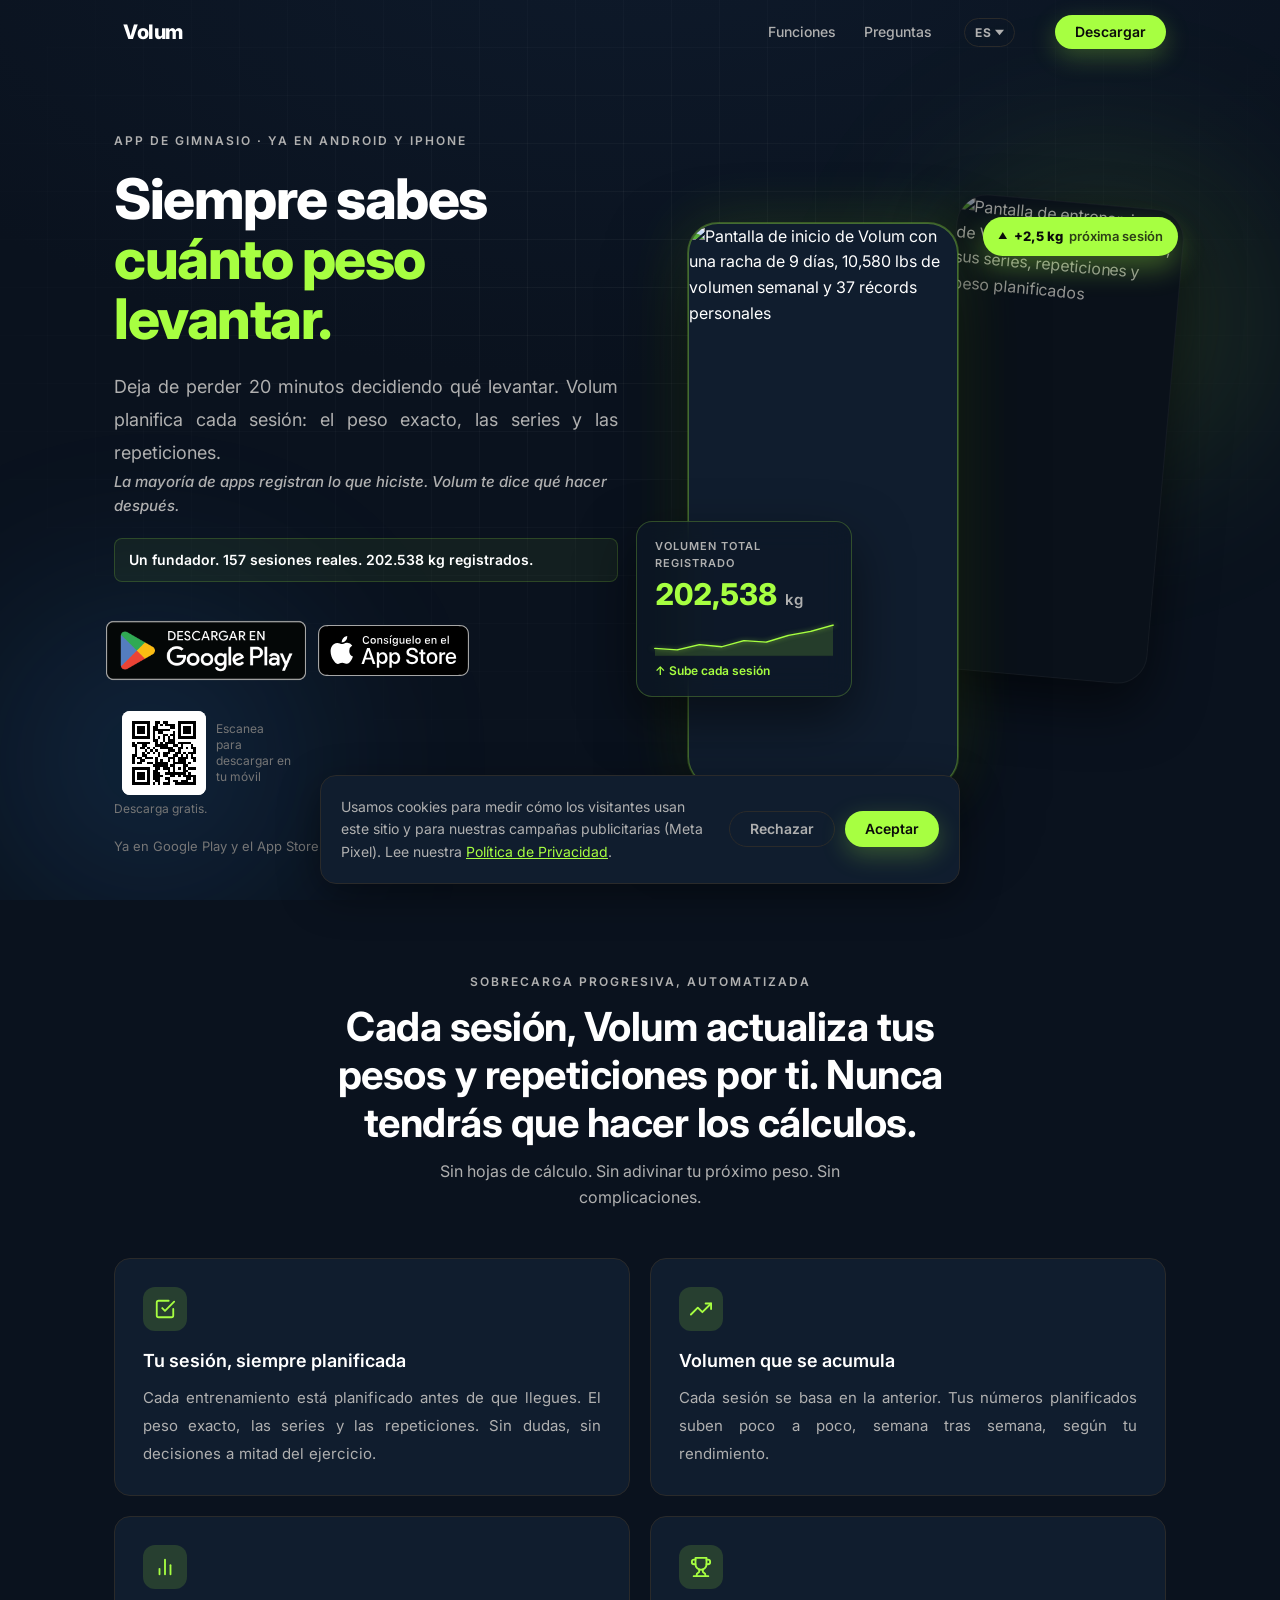
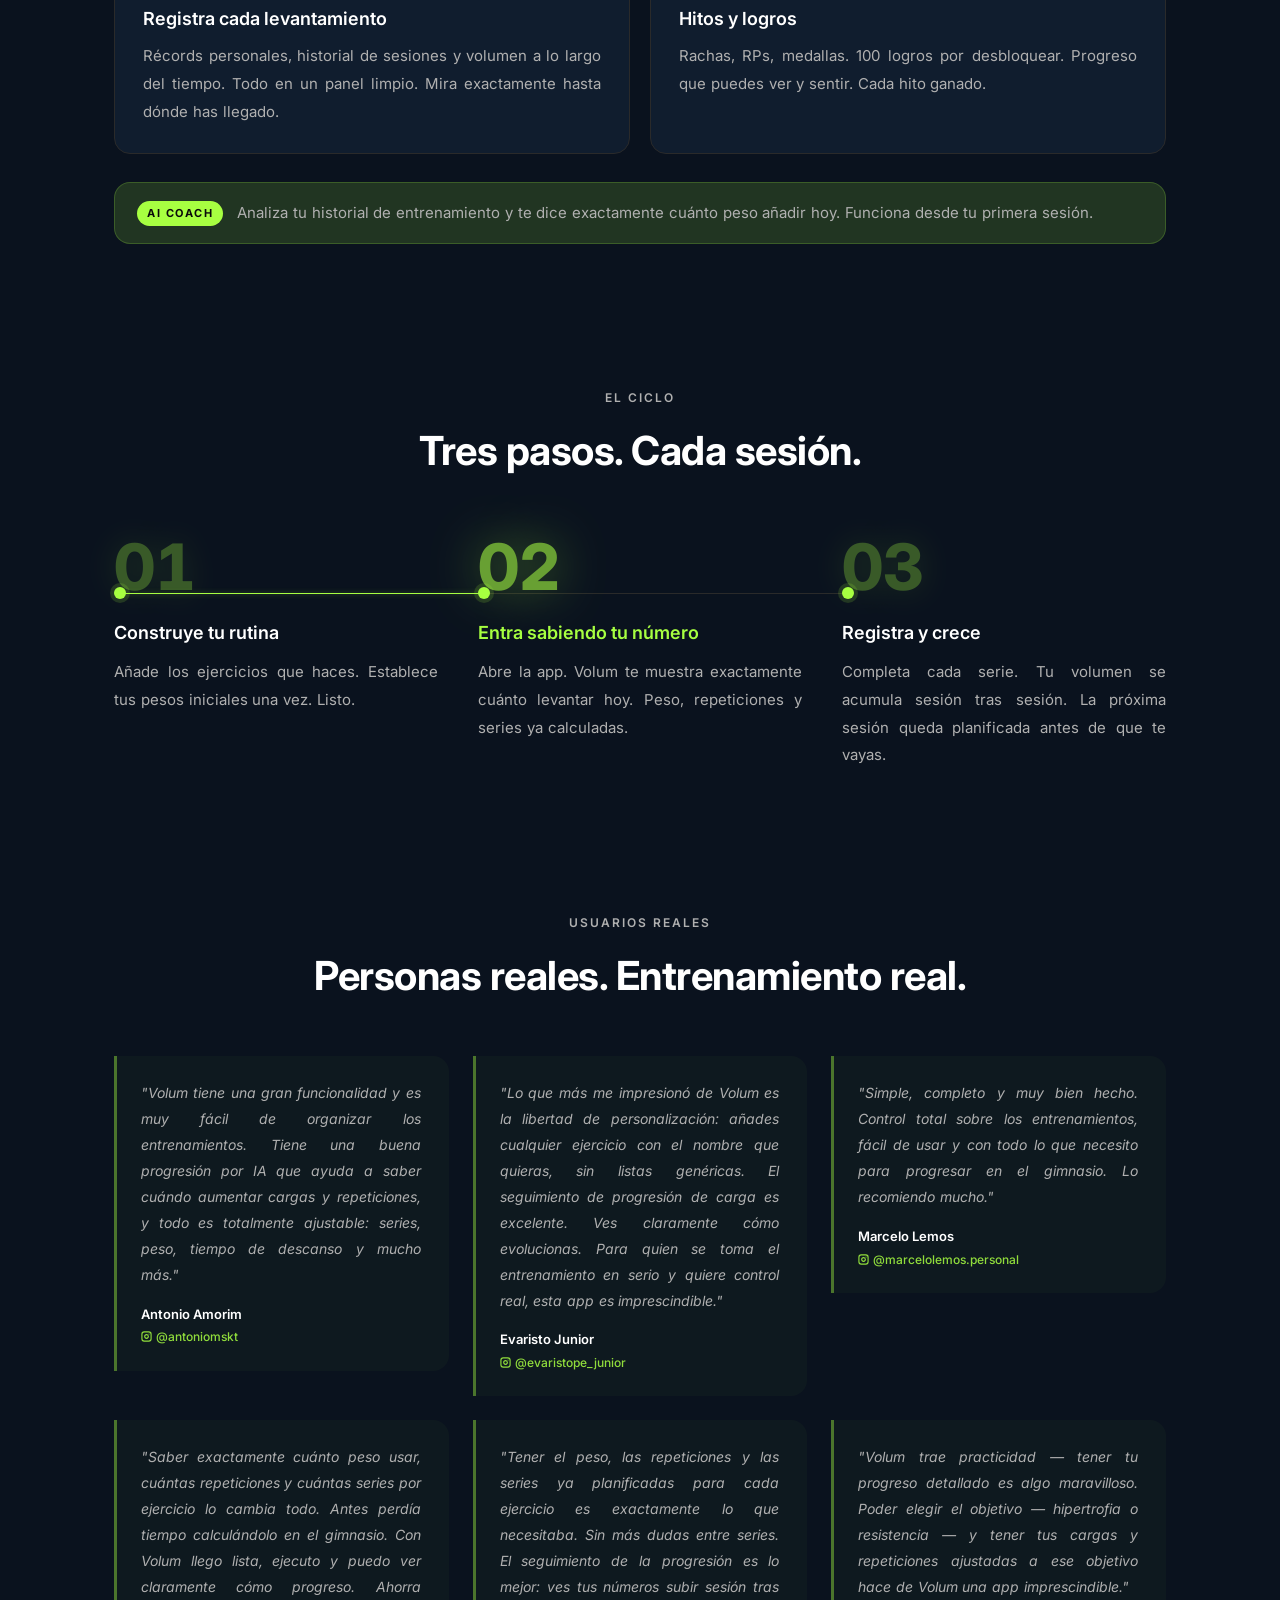
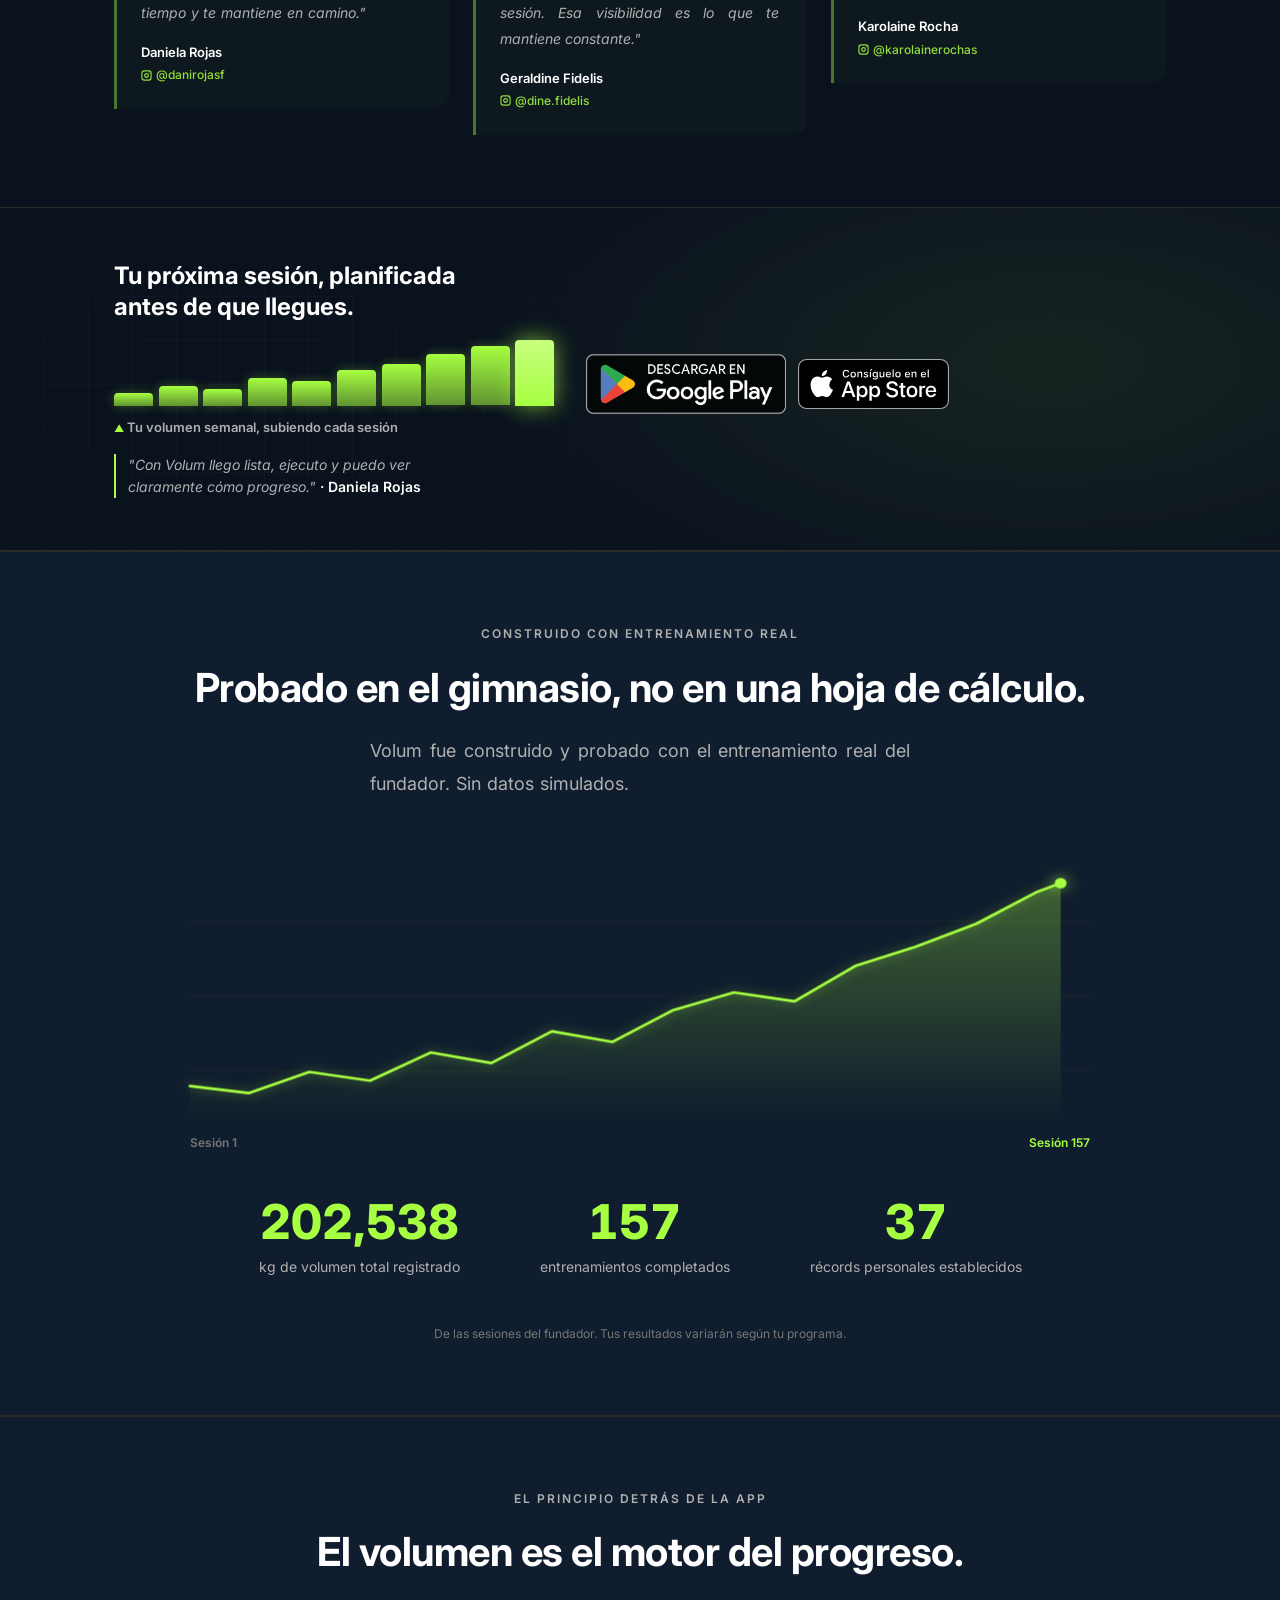
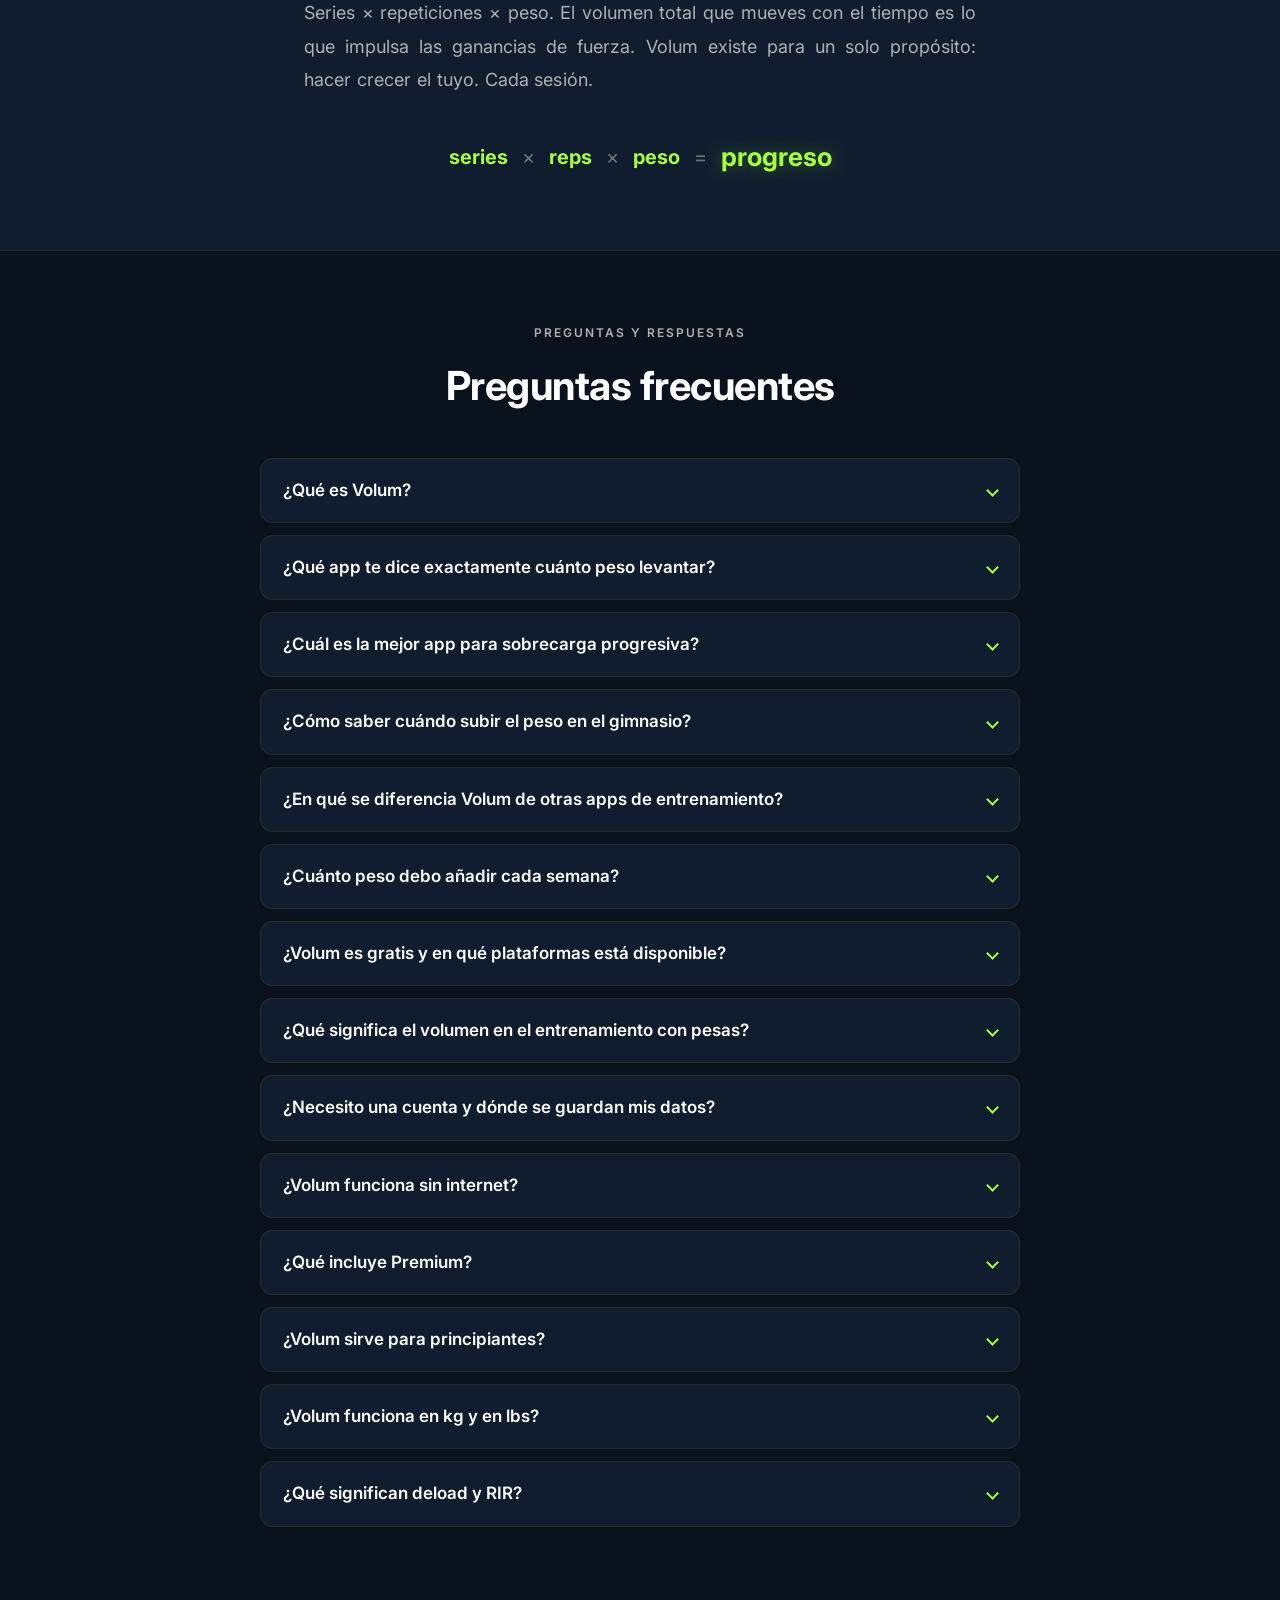
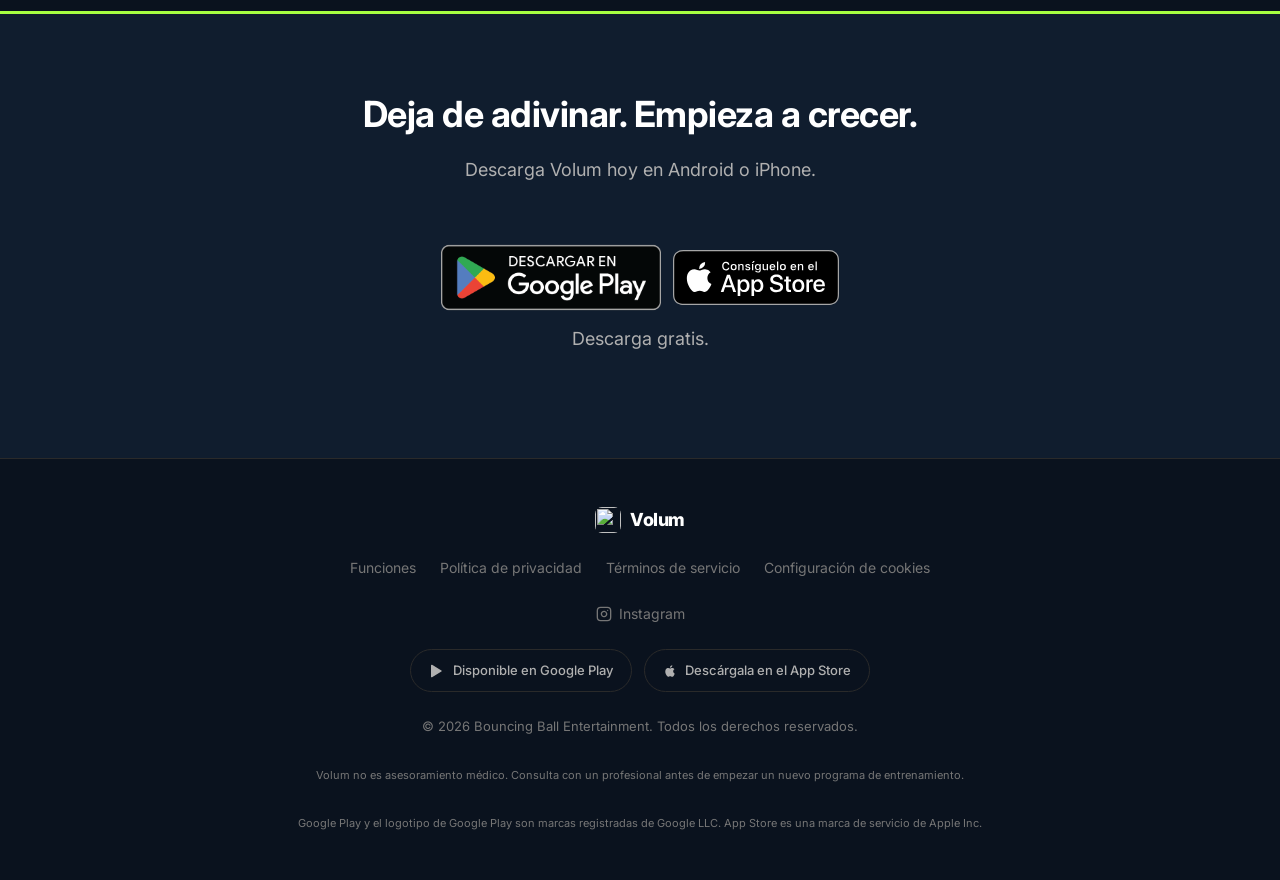
==== commit c616ea52: "feat(site): search and AI-answer visibility (titles, definition FAQ, structured data, sitemap, llms." ====
--- a/es/index.html
+++ b/es/index.html
@@ -3,13 +3,13 @@
 <head>
   <meta charset="UTF-8">
   <meta name="viewport" content="width=device-width, initial-scale=1.0">
-  <title>Volum: App de Gimnasio · Gratis, con Premium Opcional</title>
-  <meta name="description" content="Sabe qué levantar en cada sesión. Volum planifica peso, series y repeticiones. Gratis, con Premium opcional. Ya en Google Play y el App Store.">
+  <title>Volum: App de gimnasio gratis con sobrecarga progresiva</title>
+  <meta name="description" content="App de gimnasio gratis con un AI Coach que planifica tu peso, series y repeticiones exactos en cada sesión. Sobrecarga progresiva en Android y iPhone. Sin cuenta.">
   <meta name="apple-itunes-app" content="app-id=6759938940">
 
-  <meta property="og:title"       content="Volum: App de Gimnasio · Gratis, con Premium Opcional">
-  <meta property="og:description" content="Sabe exactamente qué levantar en cada sesión. Volum planifica tu entrenamiento para que tu volumen crezca automáticamente.">
-  <meta property="og:image"       content="https://app-volum.com/assets/og-image.png">
+  <meta property="og:title"       content="Volum: App de gimnasio gratis con sobrecarga progresiva">
+  <meta property="og:description" content="Registro de entrenamiento gratis con sobrecarga progresiva. El AI Coach de Volum, en tu celular, planifica el peso, las series y las repeticiones de cada sesión. Android y iPhone, sin cuenta.">
+  <meta property="og:image"       content="https://app-volum.com/assets/og-image.jpg">
   <meta property="og:image:width"  content="1344">
   <meta property="og:image:height" content="768">
   <meta property="og:type"        content="website">
@@ -34,14 +34,16 @@
   <script type="application/ld+json">
   {
     "@context": "https://schema.org",
-    "@type": "SoftwareApplication",
+    "@type": ["SoftwareApplication", "MobileApplication"],
     "name": "Volum",
-    "description": "App de gimnasio gratis con Premium opcional que planifica cada sesión: peso, series y repeticiones. Tu volumen crece automáticamente.",
+    "description": "Volum es una app de gimnasio gratis para Android y iPhone que sugiere tu próximo peso, series y repeticiones con un AI Coach en tu celular. No necesitas cuenta; tus datos de entrenamiento se quedan en tu celular.",
     "operatingSystem": "Android, iOS",
     "applicationCategory": "HealthApplication",
-    "inLanguage": ["en", "es", "pt"],
+    "inLanguage": "es",
     "offers": { "@type": "Offer", "price": "0", "priceCurrency": "USD" },
-    "url": "https://app-volum.com/",
+    "url": "https://app-volum.com/es/",
+    "author": { "@type": "Organization", "name": "Bouncing Ball Entertainment", "url": "https://app-volum.com/" },
+    "publisher": { "@type": "Organization", "name": "Bouncing Ball Entertainment", "url": "https://app-volum.com/" },
     "downloadUrl": "https://play.google.com/store/apps/details?id=com.volum.app",
     "installUrl": "https://play.google.com/store/apps/details?id=com.volum.app",
     "sameAs": ["https://play.google.com/store/apps/details?id=com.volum.app", "https://apps.apple.com/app/id6759938940"]
@@ -55,6 +57,11 @@
     "mainEntity": [
       {
         "@type": "Question",
+        "name": "¿Qué es Volum?",
+        "acceptedAnswer": { "@type": "Answer", "text": "Volum es una app de gimnasio gratis para Android y iPhone que sugiere tu próximo peso, series y repeticiones con un AI Coach en tu celular. No necesitas cuenta; tus datos de entrenamiento se quedan en tu celular. El AI Coach funciona con reglas y se ejecuta en tu celular, sin nube." }
+      },
+      {
+        "@type": "Question",
         "name": "¿Qué app te dice exactamente cuánto peso levantar?",
         "acceptedAnswer": { "@type": "Answer", "text": "Volum te indica el peso, las series y las repeticiones exactas de cada ejercicio antes de empezar. Analiza tu historial de entrenamiento y aplica la sobrecarga progresiva automáticamente con su AI Coach, para que nunca tengas que adivinar tu próximo peso." }
       },
@@ -81,12 +88,42 @@
       {
         "@type": "Question",
         "name": "¿Volum es gratis y en qué plataformas está disponible?",
-        "acceptedAnswer": { "@type": "Answer", "text": "Sí, puedes usar Volum gratis. La versión gratuita incluye anuncios y hay un plan Premium opcional (mensual, anual o de por vida) que los quita. Disponible ahora en Google Play para Android y en el App Store para iPhone." }
+        "acceptedAnswer": { "@type": "Answer", "text": "Sí, puedes usar Volum gratis, con anuncios. Un plan Premium opcional (mensual, anual o de por vida) quita los anuncios y desbloquea funciones extra. Disponible ahora en Google Play para Android y en el App Store para iPhone." }
       },
       {
         "@type": "Question",
         "name": "¿Qué significa el volumen en el entrenamiento con pesas?",
         "acceptedAnswer": { "@type": "Answer", "text": "El volumen de entrenamiento es el total de series, repeticiones y peso — todo el trabajo que mueves a lo largo del tiempo. Es uno de los principales motores de las ganancias de fuerza y músculo. Volum mide tu volumen en cada sesión y lo aumenta de forma gradual." }
+      },
+      {
+        "@type": "Question",
+        "name": "¿Necesito una cuenta y dónde se guardan mis datos?",
+        "acceptedAnswer": { "@type": "Answer", "text": "No necesitas cuenta. Tus entrenamientos, historial y ajustes se guardan solo en tu celular. Volum no tiene sincronización en la nube, así que exporta una copia de seguridad antes de cambiar de celular." }
+      },
+      {
+        "@type": "Question",
+        "name": "¿Volum funciona sin internet?",
+        "acceptedAnswer": { "@type": "Answer", "text": "Sí. Planificar y registrar entrenamientos funciona sin conexión porque todo se ejecuta en tu celular. Solo necesitas internet para los anuncios, las compras y la verificación de la suscripción." }
+      },
+      {
+        "@type": "Question",
+        "name": "¿Qué incluye Premium?",
+        "acceptedAnswer": { "@type": "Answer", "text": "La versión gratuita incluye la planificación, el registro, el historial y el AI Coach, con anuncios. Premium (mensual, anual o de por vida) quita los anuncios y desbloquea los programas Intermedio y Avanzado, el temporizador de descanso automático, más de 2 técnicas de intensidad de cada tipo (superseries, dropsets y pirámides) y la recuperación de entrenamientos eliminados. Los usuarios nuevos reciben 14 días de prueba de Premium." }
+      },
+      {
+        "@type": "Question",
+        "name": "¿Volum sirve para principiantes?",
+        "acceptedAnswer": { "@type": "Answer", "text": "Sí. Incluye programas para principiantes y planifica cada sesión por ti, así que no tienes que saber cuánto peso elegir. Define tus pesos iniciales una vez y sigue el plan." }
+      },
+      {
+        "@type": "Question",
+        "name": "¿Volum funciona en kg y en lbs?",
+        "acceptedAnswer": { "@type": "Answer", "text": "Sí. Volum funciona en kg o lbs, y el AI Coach elige incrementos de peso adecuados para la unidad que uses." }
+      },
+      {
+        "@type": "Question",
+        "name": "¿Qué significan deload y RIR?",
+        "acceptedAnswer": { "@type": "Answer", "text": "Un deload es una semana o sesión más ligera planificada para recuperarte. El RIR (repeticiones en reserva) es cuántas repeticiones más podrías haber hecho al terminar una serie. Volum revisa tus series recientes para estimar la fatiga y puede avisarte cuándo un deload podría ayudarte." }
       }
     ]
   }
@@ -111,6 +148,7 @@
       </a>
       <div class="nav-links">
         <a href="#features">Funciones</a>
+        <a href="#faq">Preguntas</a>
       </div>
 
       <div class="lang-picker" id="lang-picker">
@@ -137,6 +175,7 @@
       <a href="#how-it-works">Cómo Funciona</a>
       <a href="#testimonials">Testimonios</a>
       <a href="#real-numbers">Resultados Reales</a>
+      <a href="#faq">Preguntas</a>
       <a href="#download" class="btn btn-accent" data-slot="nav">Descargar</a>
     </div>
   </nav>
@@ -152,8 +191,8 @@
     <div class="container hero-row">
 
       <div class="hero-content">
-        <p class="hero-eyebrow">Gym Tracker · Ya en Android y iPhone</p>
-        <h1 class="hero-headline">Siempre sabes<br><span class="hl">cuánto levantar.</span></h1>
+        <p class="hero-eyebrow">App de gimnasio · Ya en Android y iPhone</p>
+        <h1 class="hero-headline">Siempre sabes<br><span class="hl">cuánto peso levantar.</span></h1>
         <p class="hero-sub">Deja de perder 20 minutos decidiendo qué levantar. Volum planifica cada sesión: el peso exacto, las series y las repeticiones.</p>
         <p class="hero-differentiator">La mayoría de apps registran lo que hiciste. Volum te dice qué hacer después.</p>
         <p class="hero-proof">Un fundador. 157 sesiones reales. 202.538 kg registrados.</p>
@@ -165,7 +204,7 @@
             <img src="/assets/badges/appstore-es.svg" alt="Descargar en el App Store" width="120" height="40">
           </a>
           <div class="qr-desktop">
-            <img src="/assets/qr-get.svg" alt="QR code: app-volum.com/get" width="84" height="84" loading="lazy">
+            <img src="/assets/qr-get.svg" alt="Código QR para descargar Volum" width="84" height="84" loading="lazy">
             <span>Escanea para descargar en tu móvil</span>
           </div>
         </div>
@@ -173,16 +212,16 @@
         <p class="hero-launch">Ya en Google Play y el App Store.</p>
       </div>
 
-      <div class="hero-visual" aria-label="Volum app screens">
+      <div class="hero-visual" aria-label="Pantallas de la app Volum">
         <div class="hero-stage">
           <div class="hero-screen hero-screen-back">
             <img src="/assets/app-workout.jpeg"
-                 alt="Volum workout screen showing each exercise with its planned sets, reps, and weight"
+                 alt="Pantalla de entrenamiento de Volum con cada ejercicio, sus series, repeticiones y peso planificados"
                  loading="lazy" width="980" height="2048">
           </div>
           <div class="hero-screen hero-screen-front">
             <img src="/assets/app-home.jpeg"
-                 alt="Volum home screen showing a 9-day streak, 10,580 lbs weekly volume, and 37 personal records"
+                 alt="Pantalla de inicio de Volum con una racha de 9 días, 10,580 lbs de volumen semanal y 37 récords personales"
                  loading="eager" width="980" height="2048">
           </div>
 
@@ -236,7 +275,7 @@
             </svg>
           </div>
           <h3>Volumen que se acumula</h3>
-          <p>Cada sesión se construye sobre la anterior. Tus números suben automáticamente, semana tras semana, sin que tengas que planificar nada.</p>
+          <p>Cada sesión se basa en la anterior. Tus números planificados suben poco a poco, semana tras semana, según tu rendimiento.</p>
         </div>
 
         <div class="feature-card">
@@ -302,7 +341,7 @@
           <span class="step-number" aria-hidden="true">03</span>
           <div class="step-dot" aria-hidden="true"></div>
           <h3>Registra y crece</h3>
-          <p>Completa cada serie. Tu volumen se acumula automáticamente. La próxima sesión está planificada antes de que te vayas.</p>
+          <p>Completa cada serie. Tu volumen se acumula sesión tras sesión. La próxima sesión queda planificada antes de que te vayas.</p>
         </div>
 
       </div>
@@ -474,6 +513,10 @@
       <h2>Preguntas frecuentes</h2>
       <div class="faq-list">
         <details class="faq-item">
+          <summary>¿Qué es Volum?</summary>
+          <p class="faq-answer">Volum es una app de gimnasio gratis para Android y iPhone que sugiere tu próximo peso, series y repeticiones con un AI Coach en tu celular. No necesitas cuenta; tus datos de entrenamiento se quedan en tu celular. El AI Coach funciona con reglas y se ejecuta en tu celular, sin nube.</p>
+        </details>
+        <details class="faq-item">
           <summary>¿Qué app te dice exactamente cuánto peso levantar?</summary>
           <p class="faq-answer">Volum te indica el peso, las series y las repeticiones exactas de cada ejercicio antes de empezar. Analiza tu historial de entrenamiento y aplica la sobrecarga progresiva automáticamente con su AI Coach, para que nunca tengas que adivinar tu próximo peso.</p>
         </details>
@@ -495,11 +538,35 @@
         </details>
         <details class="faq-item">
           <summary>¿Volum es gratis y en qué plataformas está disponible?</summary>
-          <p class="faq-answer">Sí, puedes usar Volum gratis. La versión gratuita incluye anuncios y hay un plan Premium opcional (mensual, anual o de por vida) que los quita. Disponible ahora en Google Play para Android y en el App Store para iPhone.</p>
+          <p class="faq-answer">Sí, puedes usar Volum gratis, con anuncios. Un plan Premium opcional (mensual, anual o de por vida) quita los anuncios y desbloquea funciones extra. Disponible ahora en Google Play para Android y en el App Store para iPhone.</p>
         </details>
         <details class="faq-item">
           <summary>¿Qué significa el volumen en el entrenamiento con pesas?</summary>
           <p class="faq-answer">El volumen de entrenamiento es el total de series, repeticiones y peso — todo el trabajo que mueves a lo largo del tiempo. Es uno de los principales motores de las ganancias de fuerza y músculo. Volum mide tu volumen en cada sesión y lo aumenta de forma gradual.</p>
+        </details>
+        <details class="faq-item">
+          <summary>¿Necesito una cuenta y dónde se guardan mis datos?</summary>
+          <p class="faq-answer">No necesitas cuenta. Tus entrenamientos, historial y ajustes se guardan solo en tu celular. Volum no tiene sincronización en la nube, así que exporta una copia de seguridad antes de cambiar de celular.</p>
+        </details>
+        <details class="faq-item">
+          <summary>¿Volum funciona sin internet?</summary>
+          <p class="faq-answer">Sí. Planificar y registrar entrenamientos funciona sin conexión porque todo se ejecuta en tu celular. Solo necesitas internet para los anuncios, las compras y la verificación de la suscripción.</p>
+        </details>
+        <details class="faq-item">
+          <summary>¿Qué incluye Premium?</summary>
+          <p class="faq-answer">La versión gratuita incluye la planificación, el registro, el historial y el AI Coach, con anuncios. Premium (mensual, anual o de por vida) quita los anuncios y desbloquea los programas Intermedio y Avanzado, el temporizador de descanso automático, más de 2 técnicas de intensidad de cada tipo (superseries, dropsets y pirámides) y la recuperación de entrenamientos eliminados. Los usuarios nuevos reciben 14 días de prueba de Premium.</p>
+        </details>
+        <details class="faq-item">
+          <summary>¿Volum sirve para principiantes?</summary>
+          <p class="faq-answer">Sí. Incluye programas para principiantes y planifica cada sesión por ti, así que no tienes que saber cuánto peso elegir. Define tus pesos iniciales una vez y sigue el plan.</p>
+        </details>
+        <details class="faq-item">
+          <summary>¿Volum funciona en kg y en lbs?</summary>
+          <p class="faq-answer">Sí. Volum funciona en kg o lbs, y el AI Coach elige incrementos de peso adecuados para la unidad que uses.</p>
+        </details>
+        <details class="faq-item">
+          <summary>¿Qué significan deload y RIR?</summary>
+          <p class="faq-answer">Un deload es una semana o sesión más ligera planificada para recuperarte. El RIR (repeticiones en reserva) es cuántas repeticiones más podrías haber hecho al terminar una serie. Volum revisa tus series recientes para estimar la fatiga y puede avisarte cuándo un deload podría ayudarte.</p>
         </details>
       </div>
     </div>
@@ -558,6 +625,7 @@
         </a>
       </div>
       <p class="footer-copy">© 2026 Bouncing Ball Entertainment. Todos los derechos reservados.</p>
+      <p class="footer-disclaimer">Volum no es asesoramiento médico. Consulta con un profesional antes de empezar un nuevo programa de entrenamiento.</p>
       <p class="footer-trademark">Google Play y el logotipo de Google Play son marcas registradas de Google LLC. App Store es una marca de servicio de Apple Inc.</p>
     </div>
   </footer>
--- a/style.css
+++ b/style.css
@@ -1649,6 +1649,7 @@
 .download-inner .store-ctas .appstore-cta img { width: 166px; }
 .download-inner .region-note { text-align: center; }
 .mid-cta-right .store-ctas .play-cta { margin-left: 0; }
+.footer-disclaimer { font-size: 11px; color: var(--text-muted); margin-top: 6px; text-align: center; }
 .footer-trademark { font-size: 11px; color: var(--text-muted); margin-top: 6px; text-align: center; }
 .badge-play.active { text-decoration: none; }
 @media (max-width: 767px) {
